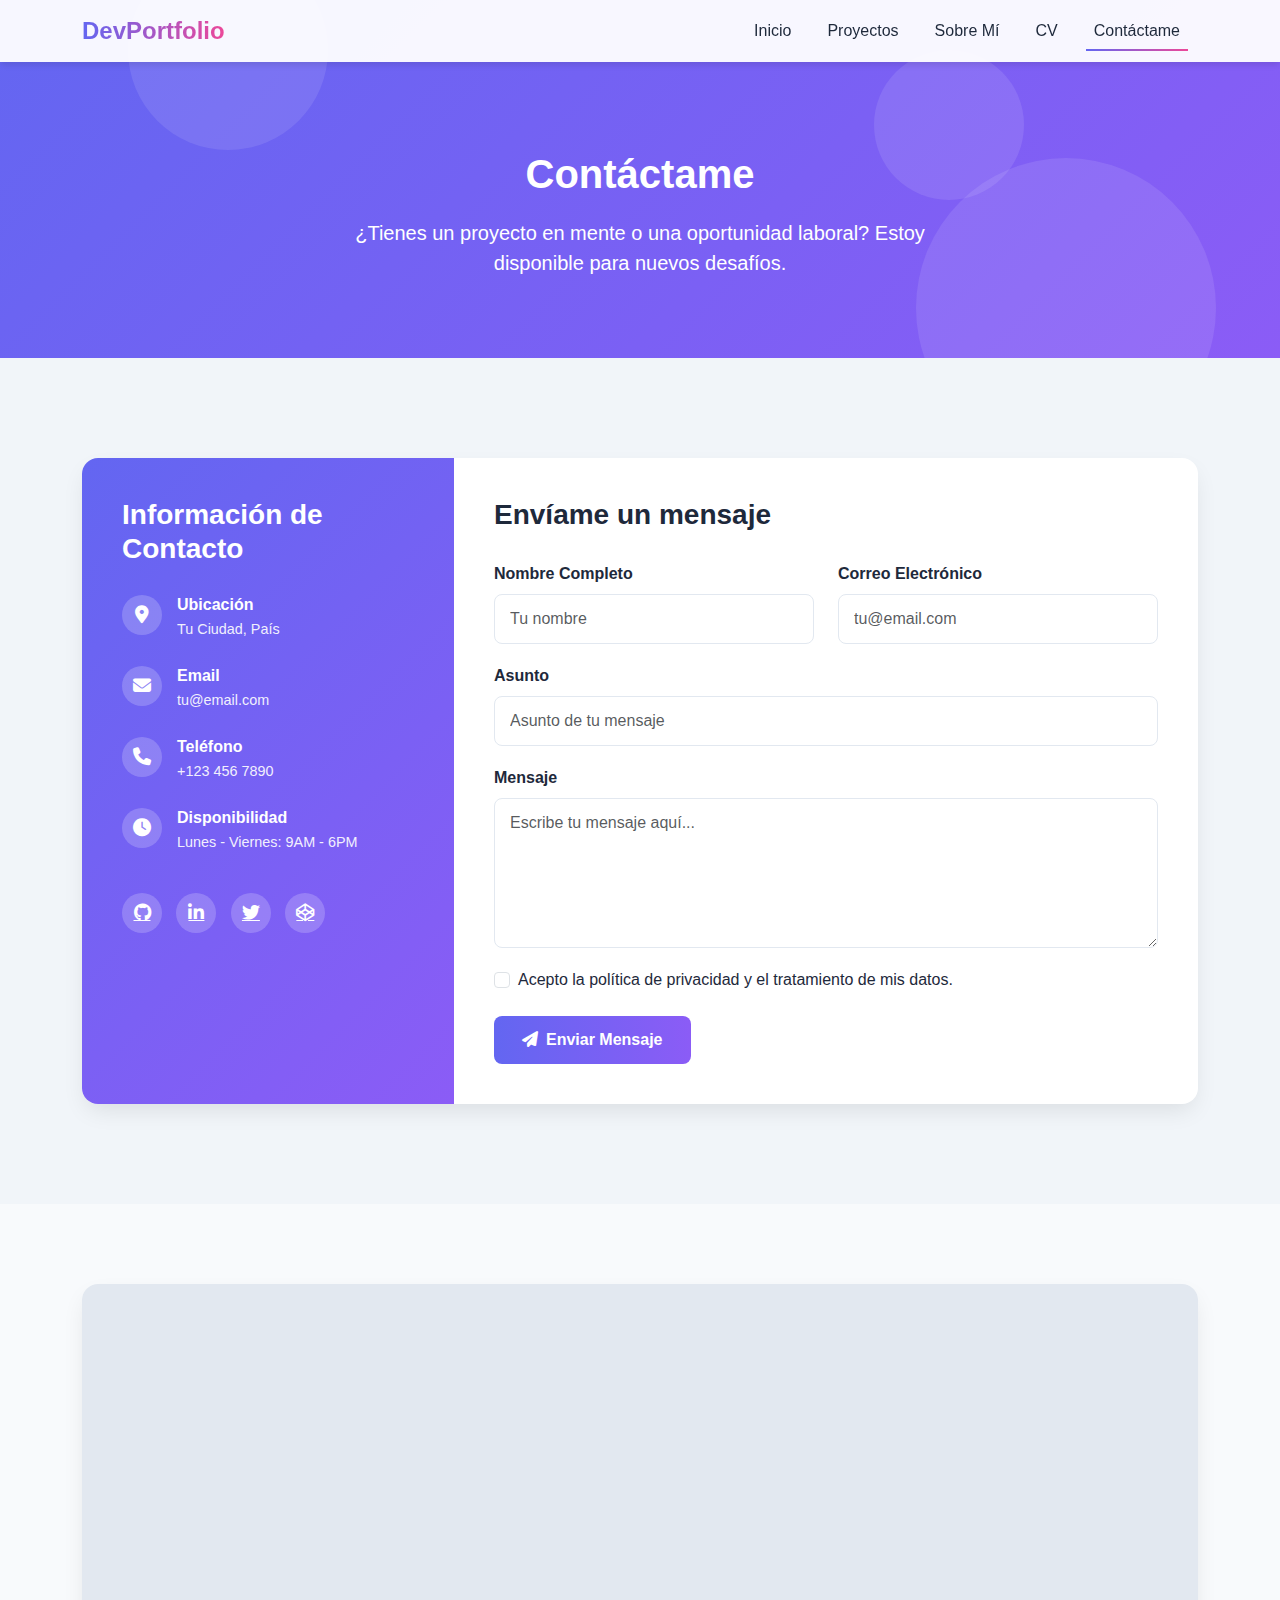
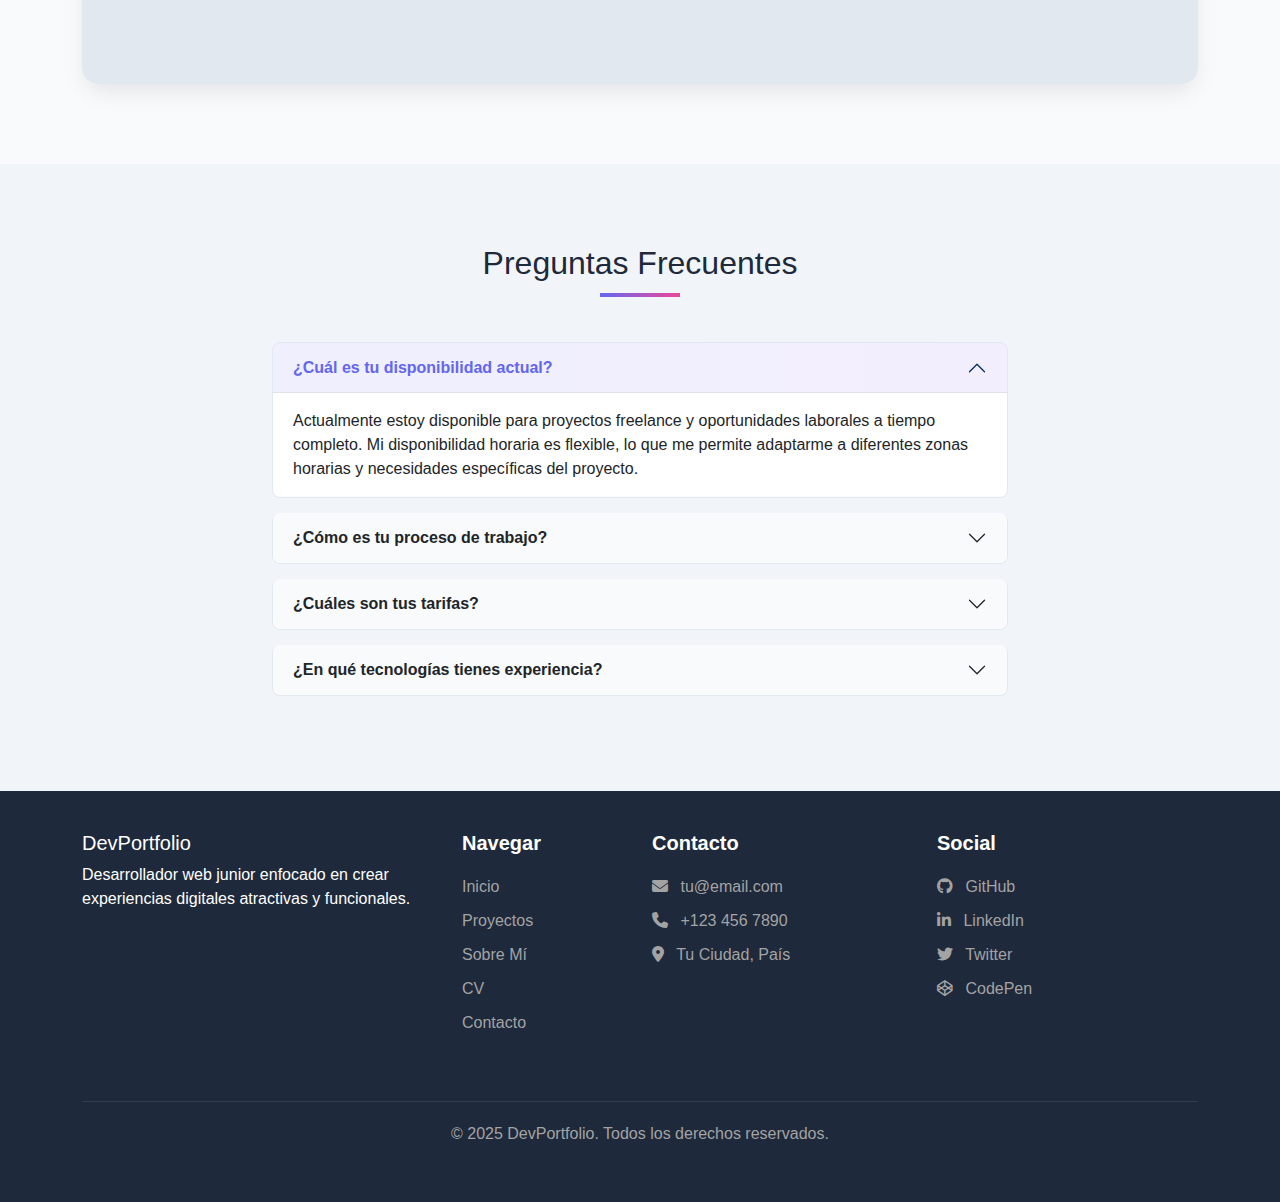
==== pages/contacto.html @ ecadbaf2 "actl sobremi" ====
<!DOCTYPE html>
<html lang="es">
<head>
    <meta charset="UTF-8">
    <meta name="viewport" content="width=device-width, initial-scale=1.0">
    <title>Portfolio Web Junior | Contacto</title>
    <!-- Bootstrap CSS -->
    <link href="https://cdnjs.cloudflare.com/ajax/libs/bootstrap/5.3.0/css/bootstrap.min.css" rel="stylesheet">
    <!-- Font Awesome -->
    <link href="https://cdnjs.cloudflare.com/ajax/libs/font-awesome/6.4.0/css/all.min.css" rel="stylesheet">
    <link rel="stylesheet" href="../estilos/style.css">
</head>
<body>
    <!-- Navbar -->
    <nav class="navbar navbar-expand-lg navbar-light fixed-top">
        <div class="container">
            <a class="navbar-brand" href="index.html">DevPortfolio</a>
            <button class="navbar-toggler" type="button" data-bs-toggle="collapse" data-bs-target="#navbarNav" aria-controls="navbarNav" aria-expanded="false" aria-label="Toggle navigation">
                <span class="navbar-toggler-icon"></span>
            </button>
            <div class="collapse navbar-collapse" id="navbarNav">
                <ul class="navbar-nav ms-auto">
                    <li class="nav-item">
                        <a class="nav-link" href="../index.html">Inicio</a>
                    </li>
                    <li class="nav-item">
                        <a class="nav-link" href="./proyectos.html">Proyectos</a>
                    </li>
                    <li class="nav-item">
                        <a class="nav-link" href="./sobreMi.html">Sobre Mí</a>
                    </li>
                    <li class="nav-item">
                        <a class="nav-link" href="cv.html">CV</a>
                    </li>
                    <li class="nav-item">
                        <a class="nav-link active" href="contacto.html">Contáctame</a>
                    </li>
                </ul>
            </div>
        </div>
    </nav>

    <!-- Page Header -->
    <header class="contacto-page-header text-center">
        <div class="contacto-circle contacto-circle-1"></div>
        <div class="contacto-circle contacto-circle-2"></div>
        <div class="contacto-circle contacto-circle-3"></div>
        <div class="container">
            <h1>Contáctame</h1>
            <p>¿Tienes un proyecto en mente o una oportunidad laboral? Estoy disponible para nuevos desafíos.</p>
        </div>
    </header>

    <!-- Contact Section -->
    <section class="contacto-section">
        <div class="container">
            <div class="contacto-card">
                <div class="row g-0">
                    <div class="col-lg-4">
                        <div class="contacto-info">
                            <h3>Información de Contacto</h3>
                            <div class="contacto-item">
                                <div class="contacto-icon">
                                    <i class="fas fa-map-marker-alt"></i>
                                </div>
                                <div class="contacto-text">
                                    <h4>Ubicación</h4>
                                    <p>Tu Ciudad, País</p>
                                </div>
                            </div>
                            <div class="contacto-item">
                                <div class="contacto-icon">
                                    <i class="fas fa-envelope"></i>
                                </div>
                                <div class="contacto-text">
                                    <h4>Email</h4>
                                    <p>tu@email.com</p>
                                </div>
                            </div>
                            <div class="contacto-item">
                                <div class="contacto-icon">
                                    <i class="fas fa-phone"></i>
                                </div>
                                <div class="contacto-text">
                                    <h4>Teléfono</h4>
                                    <p>+123 456 7890</p>
                                </div>
                            </div>
                            <div class="contacto-item">
                                <div class="contacto-icon">
                                    <i class="fas fa-clock"></i>
                                </div>
                                <div class="contacto-text">
                                    <h4>Disponibilidad</h4>
                                    <p>Lunes - Viernes: 9AM - 6PM</p>
                                </div>
                            </div>
                            <div class="contacto-social-links">
                                <a href="#"><i class="fab fa-github"></i></a>
                                <a href="#"><i class="fab fa-linkedin-in"></i></a>
                                <a href="#"><i class="fab fa-twitter"></i></a>
                                <a href="#"><i class="fab fa-codepen"></i></a>
                            </div>
                        </div>
                    </div>
                    <div class="col-lg-8">
                        <div class="contacto-form">
                            <h3>Envíame un mensaje</h3>
                            <form id="contactForm">
                                <div class="row">
                                    <div class="col-md-6">
                                        <div class="mb-3">
                                            <label for="name" class="contacto-form-label">Nombre Completo</label>
                                            <input type="text" class="form-control contacto-form-control" id="name" placeholder="Tu nombre" required>
                                        </div>
                                    </div>
                                    <div class="col-md-6">
                                        <div class="mb-3">
                                            <label for="email" class="contacto-form-label">Correo Electrónico</label>
                                            <input type="email" class="form-control contacto-form-control" id="email" placeholder="tu@email.com" required>
                                        </div>
                                    </div>
                                </div>
                                <div class="mb-3">
                                    <label for="subject" class="contacto-form-label">Asunto</label>
                                    <input type="text" class="form-control contacto-form-control" id="subject" placeholder="Asunto de tu mensaje" required>
                                </div>
                                <div class="mb-3">
                                    <label for="message" class="contacto-form-label">Mensaje</label>
                                    <textarea class="form-control contacto-form-control" id="message" placeholder="Escribe tu mensaje aquí..." required></textarea>
                                </div>
                                <div class="form-check mb-4">
                                    <input class="form-check-input" type="checkbox" id="privacyCheck" required>
                                    <label class="form-check-label" for="privacyCheck">
                                        Acepto la política de privacidad y el tratamiento de mis datos.
                                    </label>
                                </div>
                                <button type="submit" class="btn contacto-btn-primary">
                                    <i class="fas fa-paper-plane me-2"></i>Enviar Mensaje
                                </button>
                            </form>
                        </div>
                    </div>
                </div>
            </div>
        </div>
    </section>

    <!-- Map Section -->
    <section class="contacto-map-section">
        <div class="container">
            <div class="contacto-map-card">
                <div class="contacto-map-placeholder d-flex flex-column align-items-center justify-content-center">
                    <iframe src="https://www.google.com/maps/embed?pb=!1m18!1m12!1m3!1d1641.5967903349042!2d-68.30703970121054!3d-34.62454806740236!2m3!1f0!2f0!3f0!3m2!1i1024!2i768!4f13.1!3m3!1m2!1s0x9679a823c76dc0db%3A0xd2b7429c4584503f!2sRiobamba%2026%2C%20M5600%20San%20Rafael%2C%20Mendoza!5e0!3m2!1ses-419!2sar!4v1743813529241!5m2!1ses-419!2sar" width="1116" height="400" style="border:0;" allowfullscreen="" loading="lazy" referrerpolicy="no-referrer-when-downgrade"></iframe>
                </div>
            </div>
        </div>
    </section>

    <!-- FAQ Section -->
    <section class="contacto-faq-section">
        <div class="container">
            <h2 class="contacto-section-title">Preguntas Frecuentes</h2>
            <div class="row justify-content-center">
                <div class="col-lg-8">
                    <div class="accordion" id="faqAccordion">
                        <div class="contacto-accordion-item accordion-item">
                            <h2 class="accordion-header">
                                <button class="contacto-accordion-button accordion-button" type="button" data-bs-toggle="collapse" data-bs-target="#faq1" aria-expanded="true" aria-controls="faq1">
                                    ¿Cuál es tu disponibilidad actual?
                                </button>
                            </h2>
                            <div id="faq1" class="accordion-collapse collapse show" data-bs-parent="#faqAccordion">
                                <div class="accordion-body">
                                    Actualmente estoy disponible para proyectos freelance y oportunidades laborales a tiempo completo. Mi disponibilidad horaria es flexible, lo que me permite adaptarme a diferentes zonas horarias y necesidades específicas del proyecto.
                                </div>
                            </div>
                        </div>
                        <div class="contacto-accordion-item accordion-item">
                            <h2 class="accordion-header">
                                <button class="contacto-accordion-button accordion-button collapsed" type="button" data-bs-toggle="collapse" data-bs-target="#faq2" aria-expanded="false" aria-controls="faq2">
                                    ¿Cómo es tu proceso de trabajo?
                                </button>
                            </h2>
                            <div id="faq2" class="accordion-collapse collapse" data-bs-parent="#faqAccordion">
                                <div class="accordion-body">
                                    Mi proceso de trabajo comienza con una reunión inicial para entender tus necesidades y objetivos. Luego, desarrollo un plan de acción y cronograma. Mantengo comunicación constante durante todo el proyecto, con reuniones regulares para mostrar avances y recopilar feedback.
                                </div>
                            </div>
                        </div>
                        <div class="contacto-accordion-item accordion-item">
                            <h2 class="accordion-header">
                                <button class="contacto-accordion-button accordion-button collapsed" type="button" data-bs-toggle="collapse" data-bs-target="#faq3" aria-expanded="false" aria-controls="faq3">
                                    ¿Cuáles son tus tarifas?
                                </button>
                            </h2>
                            <div id="faq3" class="accordion-collapse collapse" data-bs-parent="#faqAccordion">
                                <div class="accordion-body">
                                    Mis tarifas varían según el tipo y alcance del proyecto. Puedo trabajar por proyecto con un precio fijo acordado previamente o por hora, dependiendo de tus necesidades. Contáctame con los detalles de tu proyecto para recibir un presupuesto personalizado.
                                </div>
                            </div>
                        </div>
                        <div class="contacto-accordion-item accordion-item">
                            <h2 class="accordion-header">
                                <button class="contacto-accordion-button accordion-button collapsed" type="button" data-bs-toggle="collapse" data-bs-target="#faq4" aria-expanded="false" aria-controls="faq4">
                                    ¿En qué tecnologías tienes experiencia?
                                </button>
                            </h2>
                            <div id="faq4" class="accordion-collapse collapse" data-bs-parent="#faqAccordion">
                                <div class="accordion-body">
                                    Tengo experiencia trabajando con HTML5, CSS3, JavaScript, Bootstrap, React.js en frontend. Para backend, manejo Node.js, Express y conocimientos básicos de bases de datos como MySQL y MongoDB. También estoy familiarizado con herramientas como Git, GitHub y metodologías de desarrollo ágil.
                                </div>
                            </div>
                        </div>
                    </div>
                </div>
            </div>
        </div>
    </section>

    <!-- Footer -->
    <footer>
        <div class="container">
            <div class="row">
                <div class="col-md-4 mb-4 mb-md-0">
                    <h5>DevPortfolio</h5>
                    <p>Desarrollador web junior enfocado en crear experiencias digitales atractivas y funcionales.</p>
                </div>
                <div class="col-md-2 mb-4 mb-md-0 footer-links">
                    <h5>Navegar</h5>
                    <ul>
                        <li><a href="index.html">Inicio</a></li>
                        <li><a href="proyectos.html">Proyectos</a></li>
                        <li><a href="sobre-mi.html">Sobre Mí</a></li>
                        <li><a href="cv.html">CV</a></li>
                        <li><a href="contacto.html">Contacto</a></li>
                    </ul>
                </div>
                <div class="col-md-3 mb-4 mb-md-0 footer-links">
                    <h5>Contacto</h5>
                    <ul>
                        <li><a href="mailto:tu@email.com"><i class="fas fa-envelope me-2"></i> tu@email.com</a></li>
                        <li><a href="tel:+1234567890"><i class="fas fa-phone me-2"></i> +123 456 7890</a></li>
                        <li><a href="#"><i class="fas fa-map-marker-alt me-2"></i> Tu Ciudad, País</a></li>
                    </ul>
                </div>
                <div class="col-md-3 footer-links">
                    <h5>Social</h5>
                    <ul>
                        <li><a href="#"><i class="fab fa-github me-2"></i> GitHub</a></li>
                        <li><a href="#"><i class="fab fa-linkedin-in me-2"></i> LinkedIn</a></li>
                        <li><a href="#"><i class="fab fa-twitter me-2"></i> Twitter</a></li>
                        <li><a href="#"><i class="fab fa-codepen me-2"></i> CodePen</a></li>
                    </ul>
                </div>
            </div>
            <div class="copyright">
                <p>&copy; 2025 DevPortfolio. Todos los derechos reservados.</p>
            </div>
        </div>
    </footer>

    <!-- Bootstrap Bundle with Popper -->
    <script src="https://cdnjs.cloudflare.com/ajax/libs/bootstrap/5.3.0/js/bootstrap.bundle.min.js"></script>
    <script>
        // Form validation and submission
        document.getElementById('contactForm').addEventListener('submit', function(event) {
            event.preventDefault();
            
            // Simple form validation
            const name = document.getElementById('name').value;
            const email = document.getElementById('email').value;
            const subject = document.getElementById('subject').value;
            const message = document.getElementById('message').value;
            
            if (name && email && subject && message) {
                // Here you would normally send the form data to a server
                alert('¡Mensaje enviado correctamente! Te responderé lo antes posible.');
                this.reset();
            } else {
                alert('Por favor completa todos los campos requeridos.');
            }
        });
        
        // Navbar scroll effect
        window.addEventListener('scroll', function() {
            const navbar = document.querySelector('.navbar');
            if (window.scrollY > 50) {
                navbar.style.padding = '10px 0';
                navbar.style.backgroundColor = 'rgba(255, 255, 255, 0.98)';
                navbar.style.boxShadow = '0 4px 10px -1px rgba(0, 0, 0, 0.1)';
            } else {
                navbar.style.padding = '20px 0';
                navbar.style.backgroundColor = 'rgba(255, 255, 255, 0.95)';
                navbar.style.boxShadow = '0 4px 6px -1px rgba(0, 0, 0, 0.1)';
            }
        });
    </script>
</body>
</html>
---- estilos/style.css ----
:root {
    --primary-color: #6366f1;
    --secondary-color: #ec4899;
    --dark-color: #1e293b;
    --light-color: #f8fafc;
    --highlight-color: #8b5cf6;
}

body {
    font-family: 'Inter', sans-serif;
    color: var(--dark-color);
    background-color: #f1f5f9;
    position: relative;
}

/* Navbar */
.navbar {
    background-color: rgba(255, 255, 255, 0.95);
    box-shadow: 0 4px 6px -1px rgba(0, 0, 0, 0.1);
    transition: all 0.3s ease;
}

.navbar-brand {
    font-weight: 700;
    font-size: 1.5rem;
    background: linear-gradient(90deg, var(--primary-color), var(--secondary-color));
    background-clip: text;
    -webkit-background-clip: text;
    -webkit-text-fill-color: transparent;
}

.nav-link {
    font-weight: 500;
    color: var(--dark-color) !important;
    transition: color 0.3s ease;
    margin: 0 10px;
    position: relative;
}

.nav-link:after {
    content: '';
    position: absolute;
    width: 0;
    height: 2px;
    bottom: 0;
    left: 0;
    background: linear-gradient(90deg, var(--primary-color), var(--secondary-color));
    transition: width 0.3s ease;
}

.nav-link:hover:after {
    width: 100%;
}

.nav-link.active:after {
    width: 100%;
}

/* Hero Section */
.hero {
    min-height: 65vh;
    padding-top: 80px;
    position: relative;
    overflow: hidden;
}

.hero-content {
    position: relative;
    z-index: 2;
}

.hero h1 {
    font-size: 3rem;
    font-weight: 800;
    margin-bottom: 20px;
}

.hero p {
    font-size: 1.25rem;
    margin-bottom: 30px;
    max-width: 600px;
}

.gradient-text {
    background: linear-gradient(90deg, var(--primary-color), var(--secondary-color));
    background-clip: text;
    -webkit-background-clip: text;
    -webkit-text-fill-color: transparent;
}

.btn-primary {
    background: linear-gradient(90deg, var(--primary-color), var(--highlight-color));
    border: none;
    padding: 12px 28px;
    font-weight: 600;
    transition: all 0.3s ease;
    border-radius: 8px;
}

.btn-primary:hover {
    transform: translateY(-3px);
    box-shadow: 0 10px 15px -3px rgba(99, 102, 241, 0.4);
}

.btn-outline {
    background: transparent;
    border: 2px solid var(--primary-color);
    color: var(--primary-color);
    padding: 12px 28px;
    font-weight: 600;
    transition: all 0.3s ease;
    border-radius: 8px;
    margin-left: 15px;
}

.btn-outline:hover {
    background: linear-gradient(90deg, var(--primary-color), var(--highlight-color));
    color: white;
    border-color: transparent;
}

.hero-image {
    position: relative;
    animation: float 6s ease-in-out infinite;
}

@keyframes float {
    0% {
        transform: translateY(0px);
    }
    50% {
        transform: translateY(-20px);
    }
    100% {
        transform: translateY(0px);
    }
}

/* Skills Section */
.skills {
    padding: 25px 0;
    background-color: white;
}

.section-title {
    position: relative;
}

.section-title:after {
    content: '';
    position: absolute;
    width: 80px;
    height: 4px;
    background: linear-gradient(90deg, var(--primary-color), var(--secondary-color));
    bottom: -15px;
    left: 0;
}
.mt-5 {
    margin-top: 2rem !important;
}

.skill-card {
    padding: 30px;
    border-radius: 16px;
    box-shadow: 0 10px 25px -5px rgba(0, 0, 0, 0.1);
    transition: all 0.3s ease;
    height: 100%;
    border: 1px solid #f0f0f0;
}

.skill-card:hover {
    transform: translateY(-10px);
    box-shadow: 0 20px 30px -10px rgba(0, 0, 0, 0.15);
}

.skill-icon {
    width: 60px;
    height: 60px;
    display: flex;
    align-items: center;
    justify-content: center;
    border-radius: 12px;
    margin-bottom: 20px;
    font-size: 26px;
    color: white;
}

.skill-icon.frontend {
    background: linear-gradient(135deg, #3b82f6, #1d4ed8);
}

.skill-icon.backend {
    background: linear-gradient(135deg, #10b981, #047857);
}

.skill-icon.tools {
    background: linear-gradient(135deg, #f59e0b, #d97706);
}

.skill-icon.design {
    background: linear-gradient(135deg, #ec4899, #be185d);
}

/* Projects Preview */
.projects-preview {
    padding: 100px 0;
    background-color: #f8fafc;
}

.project-card {
    border-radius: 16px;
    overflow: hidden;
    box-shadow: 0 10px 25px -5px rgba(0, 0, 0, 0.1);
    transition: all 0.3s ease;
    margin-bottom: 30px;
    position: relative;
}

.project-card:hover {
    transform: translateY(-10px);
    box-shadow: 0 20px 30px -10px rgba(0, 0, 0, 0.15);
}

.project-image {
    height: 200px;
    background-color: var(--light-color);
    display: flex;
    align-items: center;
    justify-content: center;
    background-size: cover;
    background-position: center;
}

.project-content {
    padding: 20px;
    background-color: white;
}

.project-tag {
    display: inline-block;
    padding: 5px 12px;
    border-radius: 20px;
    font-size: 0.75rem;
    font-weight: 600;
    margin-right: 8px;
    margin-bottom: 8px;
}




.tag-html {
    background-color: #ffedd5;
    color: #c2410c;
}

.tag-css {
    background-color: #e0e7ff;
    color: #4338ca;
}

.tag-sass {
    background-color: #f5c2ec;
    color: #ff006a;
}


.tag-js {
    background-color: #fef9c3;
    color: #854d0e;
}

.tag-sql {
    background-color: rgb(64, 64, 172) ;
    color: lightblue;
}
/* Contact Preview */
.contact-preview {
    padding: 80px 0;
    background: linear-gradient(135deg, var(--primary-color), var(--highlight-color));
    color: white;
}

.social-links {
    margin-top: 30px;
}

.social-links a {
    width: 50px;
    height: 50px;
    border-radius: 50%;
    background-color: rgba(255, 255, 255, 0.2);
    display: inline-flex;
    align-items: center;
    justify-content: center;
    color: white;
    margin-right: 15px;
    font-size: 20px;
    transition: all 0.3s ease;
}

.social-links a:hover {
    background-color: white;
    color: var(--primary-color);
    transform: translateY(-5px);
}

/* Footer */
footer {
    background-color: var(--dark-color);
    color: white;
    padding: 40px 0;
}

.footer-links h5 {
    margin-bottom: 20px;
    font-weight: 600;
}

.footer-links ul {
    list-style: none;
    padding: 0;
}

.footer-links a {
    color: #a3a3a3;
    text-decoration: none;
    transition: color 0.3s ease;
    display: inline-block;
    margin-bottom: 10px;
}

.footer-links a:hover {
    color: white;
}

.copyright {
    border-top: 1px solid rgba(255, 255, 255, 0.1);
    padding-top: 20px;
    margin-top: 40px;
    text-align: center;
    color: #a3a3a3;
}

/* Animated background */
.bg-animation {
    position: absolute;
    top: 0;
    left: 0;
    width: 100%;
    height: 100%;
    overflow: hidden;
    z-index: 1;
}

.bg-animation li {
    position: absolute;
    display: block;
    list-style: none;
    width: 20px;
    height: 20px;
    background: rgba(99, 102, 241, 0.1);
    animation: animate 25s linear infinite;
    bottom: -150px;
    border-radius: 50%;
}

.bg-animation li:nth-child(1) {
    left: 25%;
    width: 80px;
    height: 80px;
    animation-delay: 0s;
}

.bg-animation li:nth-child(2) {
    left: 10%;
    width: 20px;
    height: 20px;
    animation-delay: 2s;
    animation-duration: 12s;
}

.bg-animation li:nth-child(3) {
    left: 70%;
    width: 20px;
    height: 20px;
    animation-delay: 4s;
}

.bg-animation li:nth-child(4) {
    left: 40%;
    width: 60px;
    height: 60px;
    animation-delay: 0s;
    animation-duration: 18s;
}

.bg-animation li:nth-child(5) {
    left: 65%;
    width: 20px;
    height: 20px;
    animation-delay: 0s;
}

.bg-animation li:nth-child(6) {
    left: 75%;
    width: 110px;
    height: 110px;
    animation-delay: 3s;
}

.bg-animation li:nth-child(7) {
    left: 35%;
    width: 150px;
    height: 150px;
    animation-delay: 7s;
}

.bg-animation li:nth-child(8) {
    left: 50%;
    width: 25px;
    height: 25px;
    animation-delay: 15s;
    animation-duration: 45s;
}

.bg-animation li:nth-child(9) {
    left: 20%;
    width: 15px;
    height: 15px;
    animation-delay: 2s;
    animation-duration: 35s;
}

.bg-animation li:nth-child(10) {
    left: 85%;
    width: 150px;
    height: 150px;
    animation-delay: 0s;
    animation-duration: 11s;
}

@keyframes animate {
    0% {
        transform: translateY(0) rotate(0deg);
        opacity: 1;
        border-radius: 0;
    }
    100% {
        transform: translateY(-1000px) rotate(720deg);
        opacity: 0;
        border-radius: 50%;
    }
}

/* Responsive */
@media (max-width: 992px) {
    .hero h1 {
        font-size: 2.5rem;
    }
    
    .hero-image {
        margin-top: 50px;
    }
}

@media (max-width: 768px) {
    .hero {
        text-align: center;
        padding-top: 120px;
    }
    
    .hero p {
        margin: 0 auto 30px;
    }
    
    .section-title:after {
        left: 50%;
        transform: translateX(-50%);
    }
    
    .section-title {
        text-align: center;
    }
    
    .contact-preview {
        text-align: center;
    }
}

/* Estilos específicos para la página de contacto */

/* Page Header específico para contacto */
.contacto-page-header {
    padding: 150px 0 80px;
    background: linear-gradient(135deg, var(--primary-color), var(--highlight-color));
    color: white;
    position: relative;
    overflow: hidden;
}

.contacto-page-header h1 {
    font-size: 2.5rem;
    font-weight: 800;
    margin-bottom: 20px;
    position: relative;
    z-index: 2;
}

.contacto-page-header p {
    font-size: 1.25rem;
    max-width: 600px;
    margin: 0 auto;
    position: relative;
    z-index: 2;
}

/* Círculos animados en el header de contacto */
.contacto-circle {
    position: absolute;
    border-radius: 50%;
    background: rgba(255, 255, 255, 0.1);
    z-index: 1;
}

.contacto-circle-1 {
    width: 200px;
    height: 200px;
    top: -50px;
    left: 10%;
}

.contacto-circle-2 {
    width: 300px;
    height: 300px;
    bottom: -100px;
    right: 5%;
}

.contacto-circle-3 {
    width: 150px;
    height: 150px;
    top: 50px;
    right: 20%;
}

/* Sección de contacto */
.contacto-section {
    padding: 100px 0;
}

.contacto-card {
    background: white;
    border-radius: 16px;
    box-shadow: 0 10px 25px -5px rgba(0, 0, 0, 0.1);
    overflow: hidden;
}

.contacto-info {
    padding: 40px;
    background: linear-gradient(135deg, var(--primary-color), var(--highlight-color));
    color: white;
    height: 100%;
}

.contacto-info h3 {
    margin-bottom: 30px;
    font-weight: 700;
}

.contacto-item {
    display: flex;
    align-items: flex-start;
    margin-bottom: 25px;
}

.contacto-icon {
    width: 40px;
    height: 40px;
    background-color: rgba(255, 255, 255, 0.2);
    border-radius: 50%;
    display: flex;
    align-items: center;
    justify-content: center;
    margin-right: 15px;
    font-size: 18px;
}

.contacto-text h4 {
    font-size: 1rem;
    margin-bottom: 5px;
    font-weight: 600;
}

.contacto-text p {
    margin: 0;
    font-size: 0.9rem;
    opacity: 0.9;
}

/* Enlaces sociales específicos para la página de contacto */
.contacto-social-links {
    margin-top: 40px;
}

.contacto-social-links a {
    width: 40px;
    height: 40px;
    border-radius: 50%;
    background-color: rgba(255, 255, 255, 0.2);
    display: inline-flex;
    align-items: center;
    justify-content: center;
    color: white;
    margin-right: 10px;
    font-size: 18px;
    transition: all 0.3s ease;
}

.contacto-social-links a:hover {
    background-color: white;
    color: var(--primary-color);
    transform: translateY(-5px);
}

.contacto-form {
    padding: 40px;
}

.contacto-form h3 {
    margin-bottom: 30px;
    font-weight: 700;
    color: var(--dark-color);
}

/* Controles de formulario específicos */
.contacto-form-control {
    border: 1px solid #e2e8f0;
    border-radius: 8px;
    padding: 12px 15px;
    margin-bottom: 20px;
    transition: all 0.3s ease;
}

.contacto-form-control:focus {
    border-color: var(--primary-color);
    box-shadow: 0 0 0 0.2rem rgba(99, 102, 241, 0.25);
}

.contacto-form-label {
    font-weight: 600;
    margin-bottom: 8px;
    color: var(--dark-color);
}

textarea.contacto-form-control {
    min-height: 150px;
    resize: vertical;
}

/* Botón específico para formulario de contacto */
.contacto-btn-primary {
    background: linear-gradient(90deg, var(--primary-color), var(--highlight-color));
    border: none;
    padding: 12px 28px;
    font-weight: 600;
    transition: all 0.3s ease;
    border-radius: 8px;
    color: white;
}

.contacto-btn-primary:hover {
    transform: translateY(-3px);
    box-shadow: 0 10px 15px -3px rgba(99, 102, 241, 0.4);
    color: white;
}

/* Sección de mapa */
.contacto-map-section {
    background-color: #f8fafc;
    padding: 80px 0;
}

.contacto-map-card {
    background: white;
    border-radius: 16px;
    overflow: hidden;
    box-shadow: 0 10px 25px -5px rgba(0, 0, 0, 0.1);
}

.contacto-map-placeholder {
    height: 400px;
    background-color: #e2e8f0;
    display: flex;
    align-items: center;
    justify-content: center;
    color: var(--dark-color);
}

/* Sección de FAQ */
.contacto-faq-section {
    padding: 80px 0;
}

.contacto-section-title {
    margin-bottom: 60px;
    position: relative;
    text-align: center;
}

.contacto-section-title:after {
    content: '';
    position: absolute;
    width: 80px;
    height: 4px;
    background: linear-gradient(90deg, var(--primary-color), var(--secondary-color));
    bottom: -15px;
    left: 50%;
    transform: translateX(-50%);
}

.contacto-accordion-item {
    border: 1px solid #e2e8f0;
    border-radius: 8px !important;
    overflow: hidden;
    margin-bottom: 15px;
}

.contacto-accordion-button {
    font-weight: 600;
    padding: 15px 20px;
    background-color: #f8fafc;
}

.contacto-accordion-button:not(.collapsed) {
    background: linear-gradient(90deg, rgba(99, 102, 241, 0.1), rgba(139, 92, 246, 0.1));
    color: var(--primary-color);
}

.contacto-accordion-button:focus {
    box-shadow: none;
    border-color: var(--primary-color);
}

/* Media queries específicos para la página de contacto */
@media (max-width: 992px) {
    .contacto-info {
        margin-bottom: 30px;
    }
}

@media (max-width: 768px) {
    .contacto-page-header {
        text-align: center;
        padding: 120px 0 60px;
    }
    
    .contacto-section-title:after {
        left: 50%;
        transform: translateX(-50%);
    }
    
    .contacto-section-title {
        text-align: center;
    }
}

/* Estilos específicos para la página de proyectos */

/* Header con animación de fondo */
.projects-header {
    padding: 180px 0 80px;
    position: relative;
    overflow: hidden;
    background-color: #f8fafc;
}

.projects-header h1 {
    font-size: 3.5rem;
    font-weight: 800;
    margin-bottom: 20px;
}

.projects-header .lead {
    font-size: 1.25rem;
    max-width: 700px;
    margin: 0 auto 40px;
    color: var(--dark-color);
}

/* Botones de filtro */
.filter-buttons {
    display: flex;
    justify-content: center;
    flex-wrap: wrap;
    gap: 10px;
    margin-bottom: 30px;
}

.filter-btn {
    background: transparent;
    border: 2px solid var(--primary-color);
    color: var(--primary-color);
    padding: 8px 18px;
    font-weight: 600;
    border-radius: 8px;
    transition: all 0.3s ease;
    cursor: pointer;
}

.filter-btn:hover, .filter-btn.active {
    background: linear-gradient(90deg, var(--primary-color), var(--highlight-color));
    color: white;
    border-color: transparent;
    transform: translateY(-3px);
    box-shadow: 0 5px 15px -3px rgba(99, 102, 241, 0.4);
}

/* Sección de proyectos */
.projects-showcase {
    padding: 50px 0 100px;
    background-color: white;
}

.project-item {
    transition: all 0.5s ease;
}

.project-card {
    border-radius: 16px;
    overflow: hidden;
    box-shadow: 0 10px 25px -5px rgba(0, 0, 0, 0.1);
    transition: all 0.3s ease;
    margin-bottom: 30px;
    height: 100%;
    border: 1px solid #f0f0f0;
    background-color: white;
}

.project-card:hover {
    transform: translateY(-10px);
    box-shadow: 0 20px 30px -10px rgba(0, 0, 0, 0.15);
}

.project-image {
    height: 220px;
    background-color: var(--light-color);
    position: relative;
    overflow: hidden;
}

.project-image img {
    width: 100%;
    height: 100%;
    object-fit: cover;
    transition: transform 0.5s ease;
}

.project-icon-container {
    width: 100%;
    height: 100%;
    display: flex;
    align-items: center;
    justify-content: center;
    font-size: 4rem;
    color: #3b82f6;
    background-color: #dbeafe;
}

.project-icon-container.task-manager {
    background-color: #d1fae5;
    color: #10b981;
}

.project-overlay {
    position: absolute;
    top: 0;
    left: 0;
    width: 100%;
    height: 100%;
    background: rgba(0, 0, 0, 0.7);
    display: flex;
    align-items: center;
    justify-content: center;
    opacity: 0;
    transition: opacity 0.3s ease;
}

.project-card:hover .project-overlay {
    opacity: 1;
}

.project-card:hover .project-image img {
    transform: scale(1.1);
}

.preview-btn, .code-btn {
    width: 50px;
    height: 50px;
    border-radius: 50%;
    background: white;
    display: flex;
    align-items: center;
    justify-content: center;
    margin: 0 10px;
    color: var(--primary-color);
    font-size: 20px;
    transform: translateY(20px);
    opacity: 0;
    transition: all 0.3s ease;
}

.project-card:hover .preview-btn, .project-card:hover .code-btn {
    transform: translateY(0);
    opacity: 1;
}

.preview-btn:hover, .code-btn:hover {
    background: var(--primary-color);
    color: white;
    transform: translateY(-5px);
}

.project-content {
    padding: 25px;
}

.project-header {
    display: flex;
    justify-content: space-between;
    align-items: flex-start;
    margin-bottom: 15px;
}

.project-header h3 {
    font-size: 1.5rem;
    font-weight: 700;
    margin: 0;
    background: linear-gradient(90deg, var(--primary-color), var(--secondary-color));
    background-clip: text;
    -webkit-background-clip: text;
    -webkit-text-fill-color: transparent;
}

.project-date {
    font-size: 0.85rem;
    color: #6b7280;
}

.project-tech {
    margin: 15px 0;
}

.project-tag {
    display: inline-block;
    padding: 5px 12px;
    border-radius: 20px;
    font-size: 0.75rem;
    font-weight: 600;
    margin-right: 8px;
    margin-bottom: 8px;
}

.tag-react {
    background-color: #e0f2fe;
    color: #0284c7;
}

.project-actions {
    display: flex;
    gap: 10px;
    margin-top: 20px;
}

.btn-demo, .btn-code {
    padding: 8px 16px;
    border-radius: 6px;
    font-weight: 600;
    transition: all 0.3s ease;
    font-size: 0.875rem;
    text-decoration: none;
}

.btn-demo {
    background: linear-gradient(90deg, var(--primary-color), var(--highlight-color));
    color: white;
    border: none;
}

.btn-code {
    background: transparent;
    border: 1px solid var(--primary-color);
    color: var(--primary-color);
}

.btn-demo:hover, .btn-code:hover {
    transform: translateY(-3px);
    box-shadow: 0 5px 15px -3px rgba(0, 0, 0, 0.1);
}

/* Responsive */
@media (max-width: 992px) {
    .projects-header h1 {
        font-size: 2.5rem;
    }
}

@media (max-width: 768px) {
    .projects-header {
        padding: 150px 0 60px;
        text-align: center;
    }
    
    .filter-buttons {
        justify-content: center;
    }
    
    .project-header {
        flex-direction: column;
        align-items: center;
        text-align: center;
    }
    
    .project-date {
        margin-top: 5px;
    }
    
    .project-tech, .project-actions {
        justify-content: center;
        text-align: center;
    }
}

/* Estilos personalizados para la página Sobre Mí */
.about-section {
    padding: 120px 0 80px;
    background-color: #f8fafc;
}

.about-intro {
    margin-bottom: 50px;
}

.about-image {
    border-radius: 16px;
    overflow: hidden;
    box-shadow: 0 10px 25px -5px rgba(0, 0, 0, 0.1);
    position: relative;
}

.about-image img {
    transition: transform 0.5s ease;
}

.about-image:hover img {
    transform: scale(1.03);
}

.about-content {
    padding: 20px 0;
}

.about-content h2 {
    position: relative;
    margin-bottom: 30px;
}

.about-content h2:after {
    content: '';
    position: absolute;
    width: 80px;
    height: 4px;
    background: linear-gradient(90deg, var(--primary-color), var(--secondary-color));
    bottom: -15px;
    left: 0;
}

.timeline {
    position: relative;
    padding: 20px 0;
}

.timeline:before {
    content: '';
    position: absolute;
    width: 3px;
    background: linear-gradient(to bottom, var(--primary-color), var(--highlight-color));
    top: 0;
    bottom: 0;
    left: 50%;
    transform: translateX(-50%);
}

.timeline-item {
    padding: 20px 30px;
    position: relative;
    background-color: white;
    border-radius: 16px;
    box-shadow: 0 10px 25px -5px rgba(0, 0, 0, 0.1);
    width: 45%;
    margin-bottom: 30px;
    transition: all 0.3s ease;
}

.timeline-item:hover {
    transform: translateY(-5px);
    box-shadow: 0 20px 30px -10px rgba(0, 0, 0, 0.15);
}

.timeline-item:nth-child(odd) {
    float: left;
    clear: both;
}

.timeline-item:nth-child(even) {
    float: right;
    clear: both;
}

.timeline-item:before {
    content: '';
    position: absolute;
    width: 20px;
    height: 20px;
    background: linear-gradient(90deg, var(--primary-color), var(--secondary-color));
    border-radius: 50%;
    top: 50%;
    transform: translateY(-50%);
}

.timeline-item:nth-child(odd):before {
    right: -40px;
}

.timeline-item:nth-child(even):before {
    left: -40px;
}

.timeline-date {
    display: inline-block;
    padding: 5px 15px;
    background: linear-gradient(90deg, var(--primary-color), var(--highlight-color));
    color: white;
    border-radius: 20px;
    font-size: 0.8rem;
    font-weight: 600;
    margin-bottom: 10px;
}

.timeline-title {
    font-size: 1.2rem;
    font-weight: 700;
    margin-bottom: 10px;
}

.interests {
    padding: 80px 0;
    background-color: white;
}

.interest-card {
    padding: 25px;
    border-radius: 16px;
    box-shadow: 0 10px 25px -5px rgba(0, 0, 0, 0.1);
    transition: all 0.3s ease;
    height: 100%;
    border: 1px solid #f0f0f0;
    text-align: center;
}

.interest-card:hover {
    transform: translateY(-10px);
    box-shadow: 0 20px 30px -10px rgba(0, 0, 0, 0.15);
}

.interest-icon {
    width: 60px;
    height: 60px;
    display: flex;
    align-items: center;
    justify-content: center;
    border-radius: 50%;
    margin: 0 auto 20px;
    font-size: 26px;
    color: white;
    background: linear-gradient(135deg, var(--primary-color), var(--highlight-color));
}

/* Responsive Timeline */
@media (max-width: 768px) {
    .timeline:before {
        left: 30px;
    }
    
    .timeline-item {
        width: 100%;
        padding-left: 60px;
    }
    
    .timeline-item:nth-child(odd), 
    .timeline-item:nth-child(even) {
        float: none;
        clear: both;
        margin-left: 60px;
        margin-right: 0;
    }
    
    .timeline-item:nth-child(odd):before,
    .timeline-item:nth-child(even):before {
        left: -25px;
        right: auto;
        top: 30px;
        transform: none;
    }
    
    .about-content h2:after {
        left: 50%;
        transform: translateX(-50%);
    }
    
    .about-content {
        text-align: center;
        margin-top: 40px;
    }
}
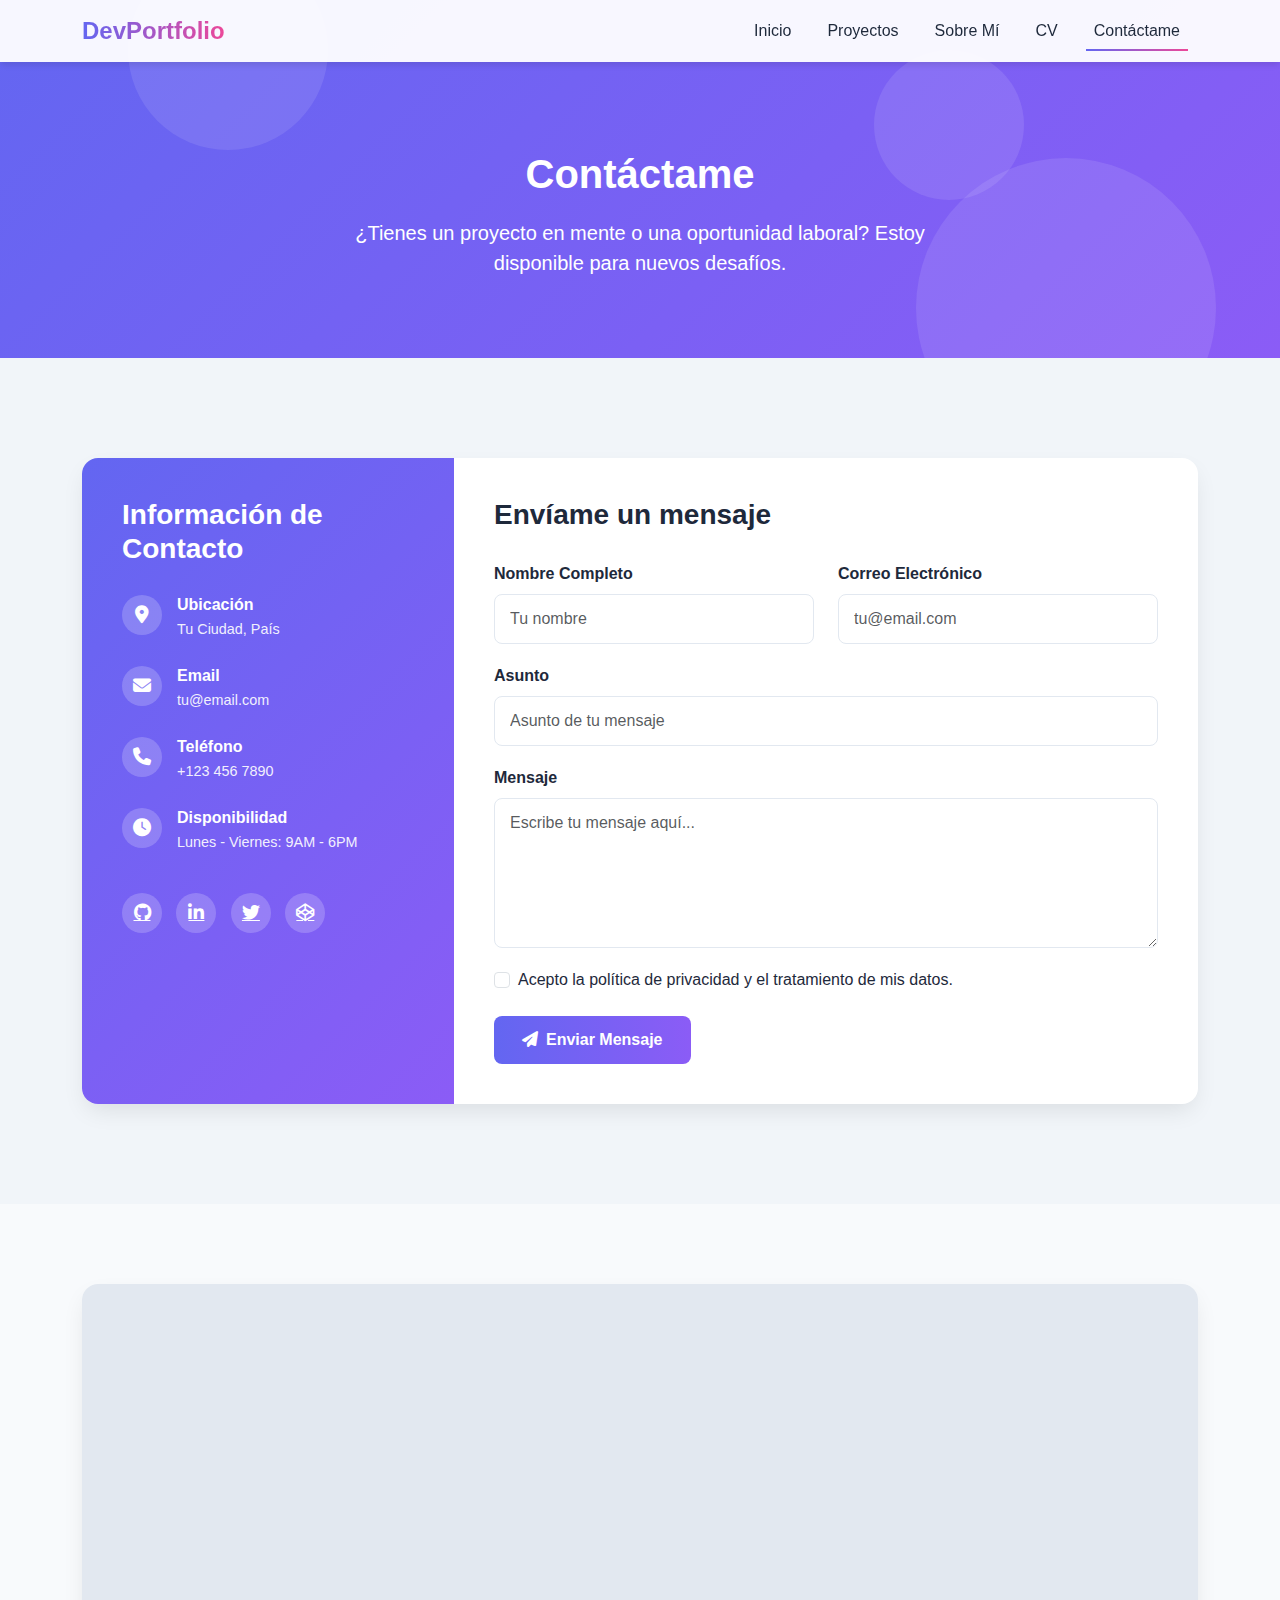
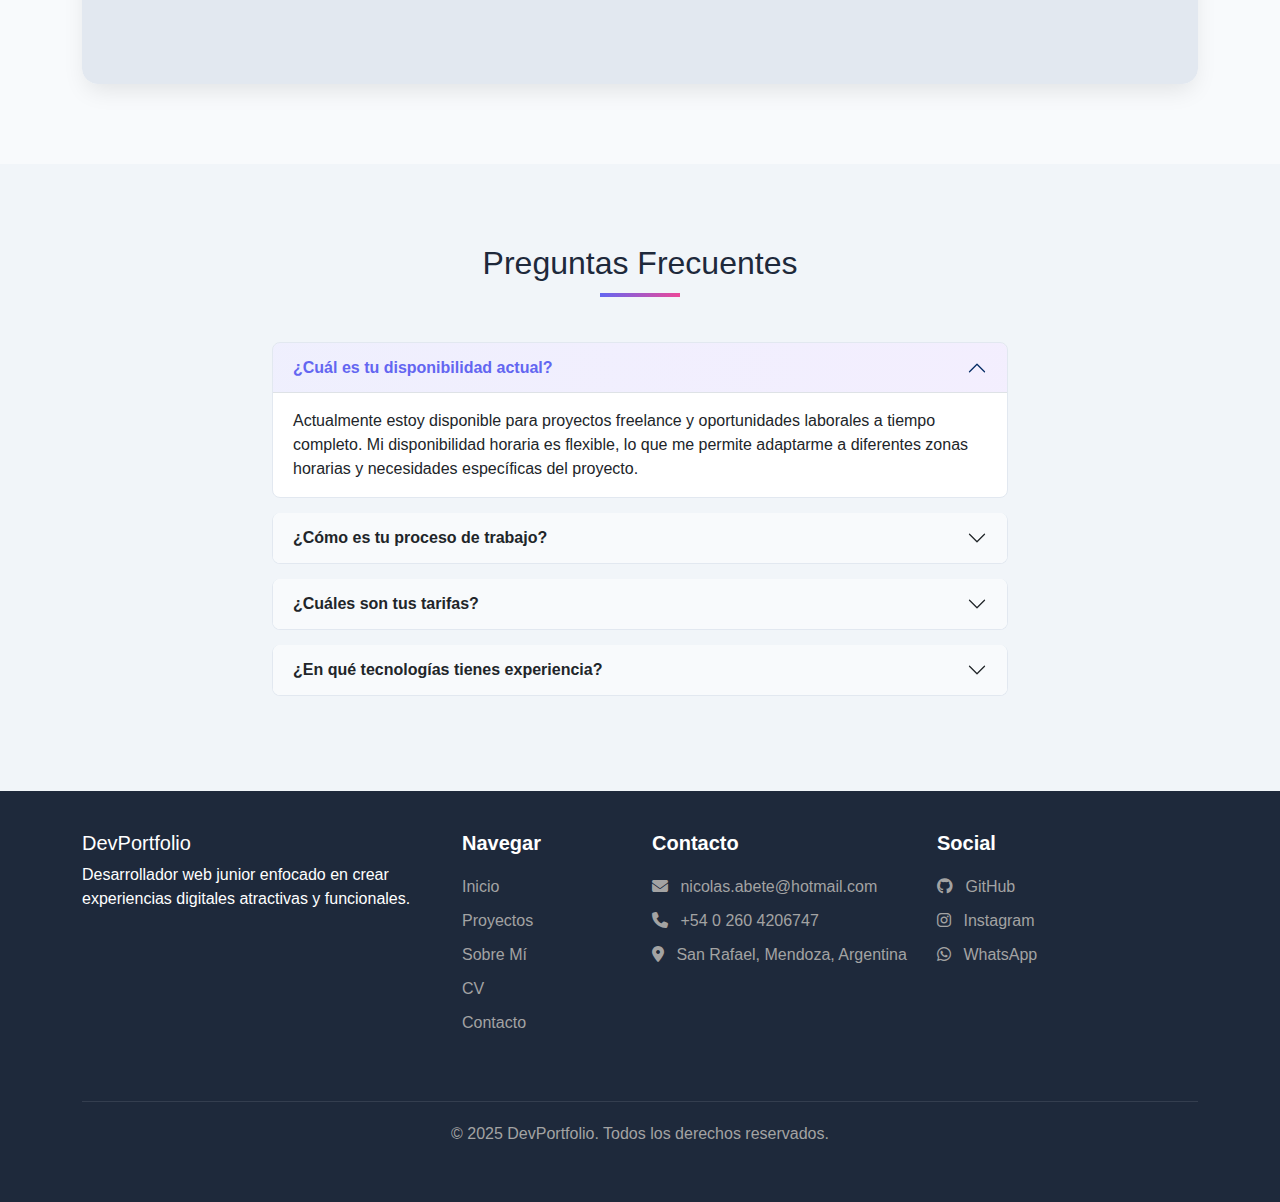
==== commit 73b101ba: "actz basica" ====
--- a/pages/contacto.html
+++ b/pages/contacto.html
@@ -14,7 +14,7 @@
     <!-- Navbar -->
     <nav class="navbar navbar-expand-lg navbar-light fixed-top">
         <div class="container">
-            <a class="navbar-brand" href="index.html">DevPortfolio</a>
+            <a class="navbar-brand" href="../index.html">DevPortfolio</a>
             <button class="navbar-toggler" type="button" data-bs-toggle="collapse" data-bs-target="#navbarNav" aria-controls="navbarNav" aria-expanded="false" aria-label="Toggle navigation">
                 <span class="navbar-toggler-icon"></span>
             </button>
@@ -30,10 +30,10 @@
                         <a class="nav-link" href="./sobreMi.html">Sobre Mí</a>
                     </li>
                     <li class="nav-item">
-                        <a class="nav-link" href="cv.html">CV</a>
-                    </li>
-                    <li class="nav-item">
-                        <a class="nav-link active" href="contacto.html">Contáctame</a>
+                        <a class="nav-link" href="./cv.html">CV</a>
+                    </li>
+                    <li class="nav-item">
+                        <a class="nav-link active" href="./contacto.html">Contáctame</a>
                     </li>
                 </ul>
             </div>
@@ -229,28 +229,27 @@
                 <div class="col-md-2 mb-4 mb-md-0 footer-links">
                     <h5>Navegar</h5>
                     <ul>
-                        <li><a href="index.html">Inicio</a></li>
-                        <li><a href="proyectos.html">Proyectos</a></li>
-                        <li><a href="sobre-mi.html">Sobre Mí</a></li>
-                        <li><a href="cv.html">CV</a></li>
-                        <li><a href="contacto.html">Contacto</a></li>
+                        <li><a href="../index.html">Inicio</a></li>
+                        <li><a href="./proyectos.html">Proyectos</a></li>
+                        <li><a href="../sobre-mi.html">Sobre Mí</a></li>
+                        <li><a href="../cv.html">CV</a></li>
+                        <li><a href="./contacto.html">Contacto</a></li>
                     </ul>
                 </div>
                 <div class="col-md-3 mb-4 mb-md-0 footer-links">
                     <h5>Contacto</h5>
                     <ul>
-                        <li><a href="mailto:tu@email.com"><i class="fas fa-envelope me-2"></i> tu@email.com</a></li>
-                        <li><a href="tel:+1234567890"><i class="fas fa-phone me-2"></i> +123 456 7890</a></li>
-                        <li><a href="#"><i class="fas fa-map-marker-alt me-2"></i> Tu Ciudad, País</a></li>
+                        <li><a href="mailto:nicolas.abete@hotmail.com"><i class="fas fa-envelope me-2"></i> nicolas.abete@hotmail.com</a></li>
+                        <li><a href="tel:+542604206747"><i class="fas fa-phone me-2"></i> +54 0 260 4206747</a></li>
+                        <li><a href="#"><i class="fas fa-map-marker-alt me-2"></i> San Rafael, Mendoza, Argentina</a></li>
                     </ul>
                 </div>
                 <div class="col-md-3 footer-links">
                     <h5>Social</h5>
                     <ul>
-                        <li><a href="#"><i class="fab fa-github me-2"></i> GitHub</a></li>
-                        <li><a href="#"><i class="fab fa-linkedin-in me-2"></i> LinkedIn</a></li>
-                        <li><a href="#"><i class="fab fa-twitter me-2"></i> Twitter</a></li>
-                        <li><a href="#"><i class="fab fa-codepen me-2"></i> CodePen</a></li>
+                        <li><a href="https://github.com/NicolasAbete" target="_blank"><i class="fab fa-github me-2"></i> GitHub</a></li>
+                        <li><a href="https://www.instagram.com/nicoabete_/" target="_blank"><i class="fab fa-instagram me-2"></i> Instagram</a></li>
+                        <li><a href="https://wa.link/ya1z1n" target="_blank"><i class="fab fa-whatsapp me-2"></i> WhatsApp</a></li>
                     </ul>
                 </div>
             </div>
--- a/estilos/style.css
+++ b/estilos/style.css
@@ -1222,4 +1222,59 @@
         text-align: center;
         margin-top: 40px;
     }
+}
+/* Estilos específicos para la página del CV */
+.cv-container {
+    display: flex;
+    flex-direction: column;
+    align-items: center;
+    justify-content: center;
+    min-height: 100vh;
+    background: linear-gradient(135deg, #3ab5ee, #f10bb8);
+    padding: 2rem;
+    text-align: center;
+}
+
+.cv-title {
+    color: #00fff7;
+    font-size: 2.5rem;
+    margin-bottom: 1rem;
+    font-family: 'Segoe UI', Tahoma, Geneva, Verdana, sans-serif;
+}
+
+.cv-img {
+    max-width: 100%;
+    height: auto;
+    border: 2px solid #00fff7;
+    border-radius: 10px;
+    box-shadow: 0 0 20px rgba(0, 255, 247, 0.3);
+    margin-bottom: 1.5rem;
+    margin-top: 4.5rem;
+}
+
+.cv-download-btn {
+    background-color: #00fff7;
+    color: #000;
+    border: none;
+    padding: 0.75rem 1.5rem;
+    font-size: 1rem;
+    border-radius: 30px;
+    cursor: pointer;
+    text-decoration: none;
+    transition: background 0.3s ease;
+}
+
+.cv-download-btn:hover {
+    background-color: #00bfb3;
+}
+
+@media (max-width: 768px) {
+    .cv-title {
+    font-size: 2rem;
+    }
+
+    .cv-download-btn {
+    font-size: 0.9rem;
+    padding: 0.6rem 1.2rem;
+    }
 }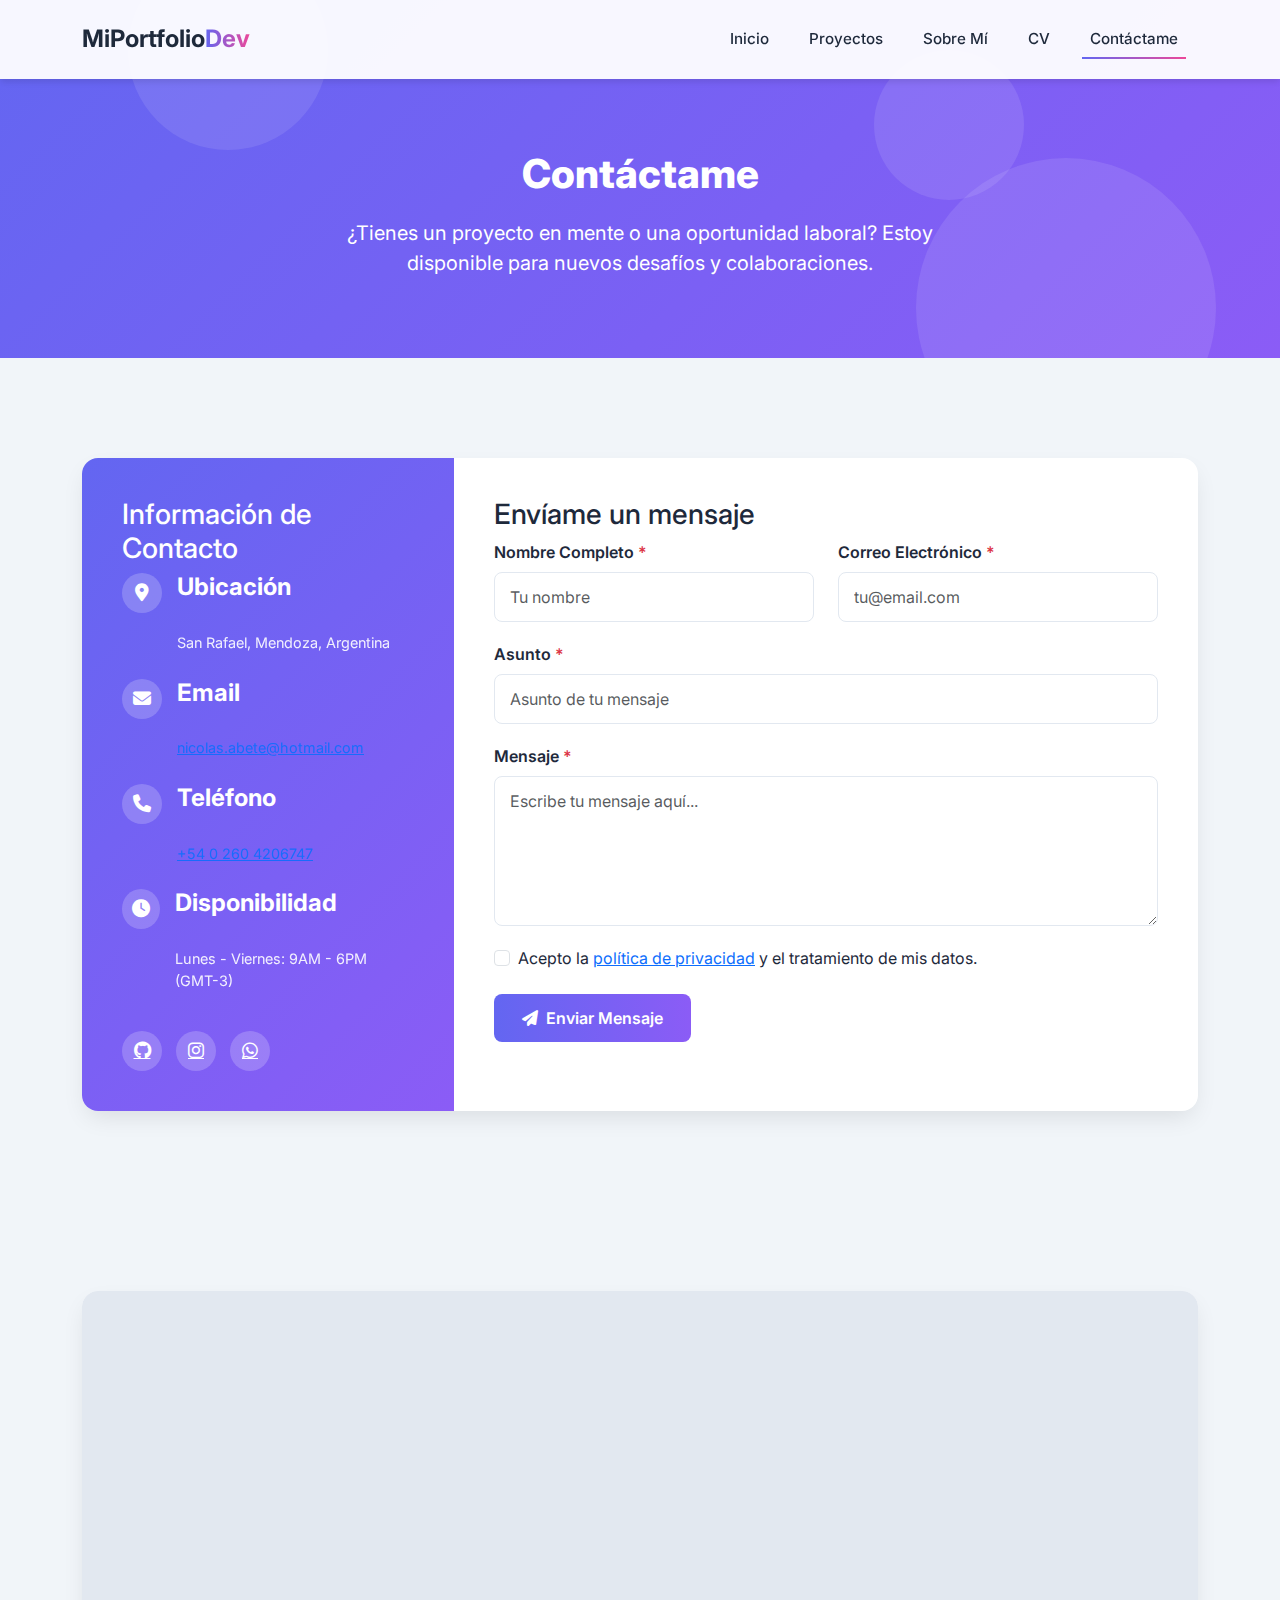
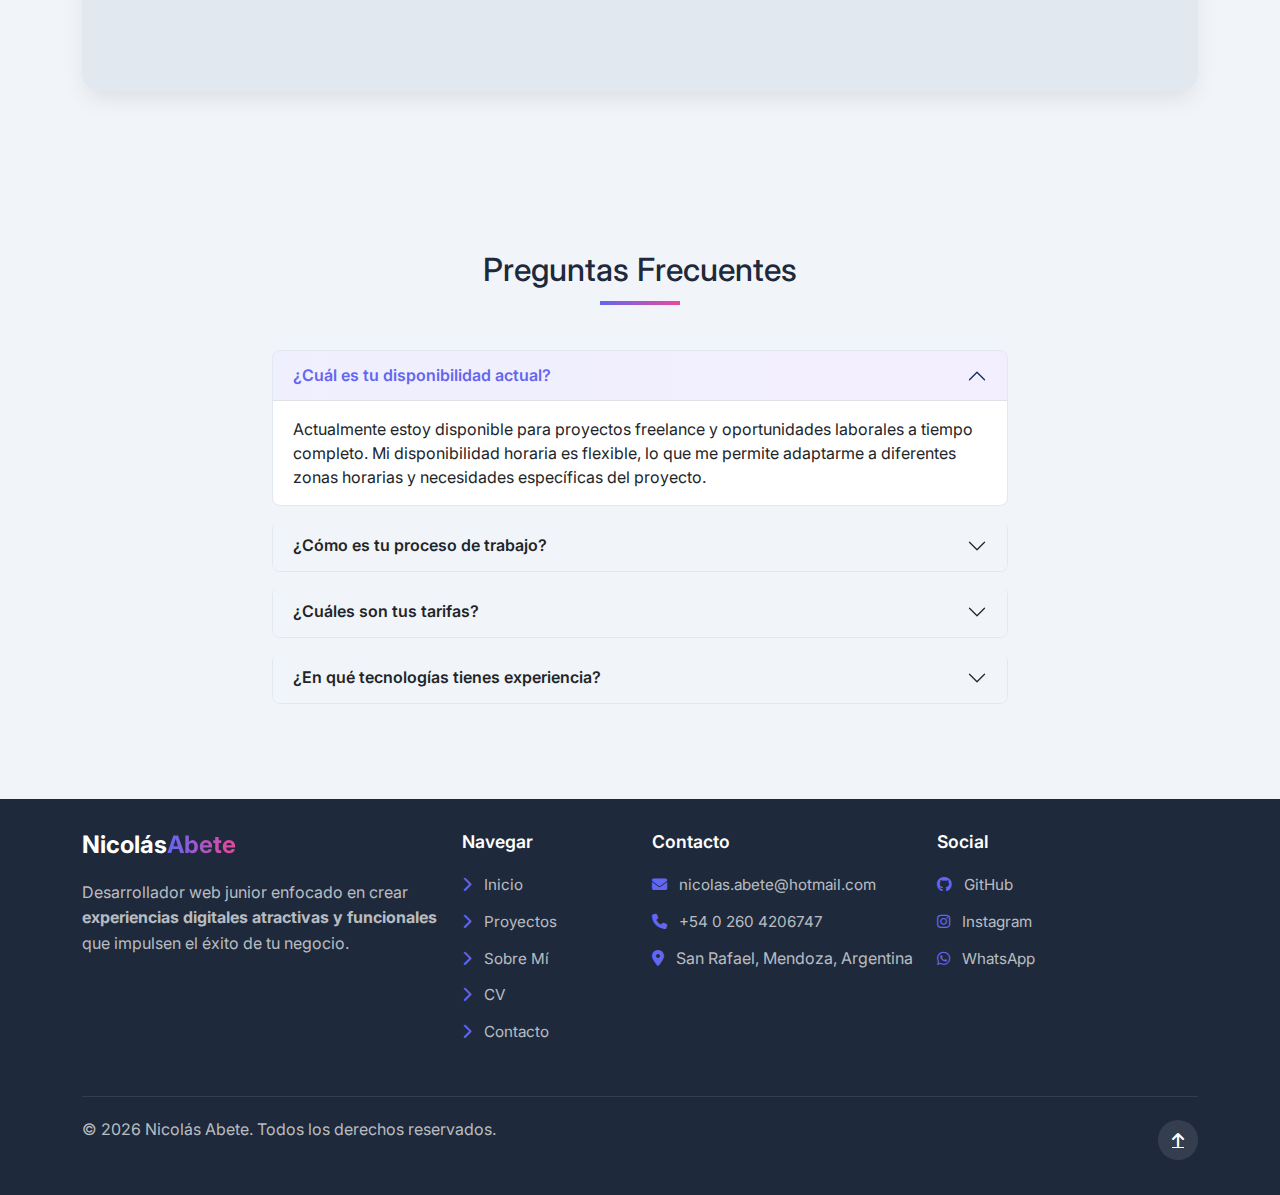
==== commit ba25b315: "optimizacion SEO a la page de Contacto" ====
--- a/pages/contacto.html
+++ b/pages/contacto.html
@@ -3,19 +3,91 @@
 <head>
     <meta charset="UTF-8">
     <meta name="viewport" content="width=device-width, initial-scale=1.0">
-    <title>Portfolio Web Junior | Contacto</title>
-    <!-- Bootstrap CSS -->
+    
+    <!-- Meta tags SEO mejorados -->
+    <meta name="description" content="Contáctame para proyectos web, oportunidades laborales o consultas. Desarrollador Web Full-Stack Junior en San Rafael, Mendoza con experiencia en HTML, CSS, JavaScript, React y Node.js.">
+    <meta name="keywords" content="contacto desarrollador web, contratar programador, freelance web, servicios desarrollo web, San Rafael, Mendoza, Nicolás Abete">
+    <meta name="author" content="Nicolás Abete">
+    <meta name="robots" content="index, follow">
+    <meta property="og:title" content="Contacta con Nicolás Abete | Desarrollador Web Full-Stack Junior">
+    <meta property="og:description" content="¿Tienes un proyecto en mente o una oportunidad laboral? Contáctame para convertir tus ideas en soluciones web funcionales y atractivas.">
+    <meta property="og:image" content="../img/img-code.png">
+    <meta property="og:url" content="https://nicolasabete.com.ar/pages/contacto.html">
+    <meta property="og:type" content="website">
+    <meta name="twitter:card" content="summary_large_image">
+    <meta name="twitter:title" content="Contacta con Nicolás Abete | Desarrollador Web Junior">
+    <meta name="twitter:description" content="Disponible para proyectos web y oportunidades laborales en San Rafael, Mendoza y remotamente.">
+    
+    <title>Contacto | Nicolás Abete - Desarrollador Web Full-Stack en Argentina</title>
+    
+    <!-- Bootstrap CSS con preload -->
+    <link rel="preload" href="https://cdnjs.cloudflare.com/ajax/libs/bootstrap/5.3.0/css/bootstrap.min.css" as="style">
     <link href="https://cdnjs.cloudflare.com/ajax/libs/bootstrap/5.3.0/css/bootstrap.min.css" rel="stylesheet">
-    <!-- Font Awesome -->
+    <!-- Font Awesome con preload -->
+    <link rel="preload" href="https://cdnjs.cloudflare.com/ajax/libs/font-awesome/6.4.0/css/all.min.css" as="style">
     <link href="https://cdnjs.cloudflare.com/ajax/libs/font-awesome/6.4.0/css/all.min.css" rel="stylesheet">
+    <!-- Google Fonts - Preload para optimizar -->
+    <link rel="preconnect" href="https://fonts.googleapis.com">
+    <link rel="preconnect" href="https://fonts.gstatic.com" crossorigin>
+    <link href="https://fonts.googleapis.com/css2?family=Inter:wght@300;400;500;600;700;800&display=swap" rel="stylesheet">
+    <!-- CSS principal con preload -->
+    <link rel="preload" href="../estilos/style.css" as="style">
     <link rel="stylesheet" href="../estilos/style.css">
+    <!-- Favicon y compatibilidad -->
+    <link rel="icon" href="../favicon.ico" type="image/x-icon">
+    <link rel="apple-touch-icon" sizes="180x180" href="../apple-touch-icon.png">
+    <link rel="canonical" href="https://nicolasabete.com.ar/pages/contacto.html">
+    
+    <!-- Datos estructurados (Schema.org) para SEO -->
+    <script type="application/ld+json">
+    {
+        "@context": "https://schema.org",
+        "@type": "ContactPage",
+        "name": "Contacta con Nicolás Abete",
+        "description": "Página de contacto para consultas, proyectos web y oportunidades laborales",
+        "url": "https://nicolasabete.com.ar/pages/contacto.html",
+        "mainEntity": {
+            "@type": "Person",
+            "name": "Nicolás Abete",
+            "jobTitle": "Desarrollador Web Full-Stack Junior",
+            "email": "nicolas.abete@hotmail.com",
+            "telephone": "+5402604206747",
+            "sameAs": [
+                "https://github.com/NicolasAbete",
+                "https://www.instagram.com/nicoabete_/"
+            ],
+            "address": {
+                "@type": "PostalAddress",
+                "addressLocality": "San Rafael",
+                "addressRegion": "Mendoza",
+                "addressCountry": "Argentina"
+            }
+        },
+        "potentialAction": {
+            "@type": "CommunicateAction",
+            "target": {
+                "@type": "EntryPoint",
+                "urlTemplate": "mailto:nicolas.abete@hotmail.com",
+                "inLanguage": "es",
+                "name": "Formulario de contacto"
+            },
+            "instrument": {
+                "@type": "WebForm"
+            }
+        }
+    }
+    </script>
 </head>
+
 <body>
-    <!-- Navbar -->
-    <nav class="navbar navbar-expand-lg navbar-light fixed-top">
+    <!-- Navbar mejorado con atributos ARIA -->
+    <nav class="navbar navbar-expand-lg navbar-light fixed-top" aria-label="Navegación principal">
         <div class="container">
-            <a class="navbar-brand" href="../index.html">DevPortfolio</a>
-            <button class="navbar-toggler" type="button" data-bs-toggle="collapse" data-bs-target="#navbarNav" aria-controls="navbarNav" aria-expanded="false" aria-label="Toggle navigation">
+            <a class="navbar-brand" href="../index.html" aria-label="Inicio">
+                <span class="brand-text">MiPortfolio</span><span class="brand-highlight">Dev</span>
+            </a>
+            <button class="navbar-toggler" type="button" data-bs-toggle="collapse" data-bs-target="#navbarNav" 
+                    aria-controls="navbarNav" aria-expanded="false" aria-label="Alternar navegación">
                 <span class="navbar-toggler-icon"></span>
             </button>
             <div class="collapse navbar-collapse" id="navbarNav">
@@ -33,110 +105,117 @@
                         <a class="nav-link" href="./cv.html">CV</a>
                     </li>
                     <li class="nav-item">
-                        <a class="nav-link active" href="./contacto.html">Contáctame</a>
+                        <a class="nav-link active" href="./contacto.html" aria-current="page">Contáctame</a>
                     </li>
                 </ul>
             </div>
         </div>
     </nav>
 
-    <!-- Page Header -->
-    <header class="contacto-page-header text-center">
-        <div class="contacto-circle contacto-circle-1"></div>
-        <div class="contacto-circle contacto-circle-2"></div>
-        <div class="contacto-circle contacto-circle-3"></div>
+    <!-- Page Header optimizado semánticamente -->
+    <header class="contacto-page-header text-center" aria-labelledby="contact-page-title">
+        <div class="contacto-circle contacto-circle-1" aria-hidden="true"></div>
+        <div class="contacto-circle contacto-circle-2" aria-hidden="true"></div>
+        <div class="contacto-circle contacto-circle-3" aria-hidden="true"></div>
         <div class="container">
-            <h1>Contáctame</h1>
-            <p>¿Tienes un proyecto en mente o una oportunidad laboral? Estoy disponible para nuevos desafíos.</p>
+            <h1 id="contact-page-title">Contáctame</h1>
+            <p>¿Tienes un proyecto en mente o una oportunidad laboral? Estoy disponible para nuevos desafíos y colaboraciones.</p>
         </div>
     </header>
 
-    <!-- Contact Section -->
-    <section class="contacto-section">
+    <!-- Contact Section con mejoras de accesibilidad -->
+    <section class="contacto-section" aria-labelledby="contact-info-heading">
         <div class="container">
             <div class="contacto-card">
                 <div class="row g-0">
                     <div class="col-lg-4">
                         <div class="contacto-info">
-                            <h3>Información de Contacto</h3>
-                            <div class="contacto-item">
-                                <div class="contacto-icon">
-                                    <i class="fas fa-map-marker-alt"></i>
-                                </div>
-                                <div class="contacto-text">
-                                    <h4>Ubicación</h4>
-                                    <p>Tu Ciudad, País</p>
-                                </div>
-                            </div>
-                            <div class="contacto-item">
-                                <div class="contacto-icon">
-                                    <i class="fas fa-envelope"></i>
-                                </div>
-                                <div class="contacto-text">
-                                    <h4>Email</h4>
-                                    <p>tu@email.com</p>
-                                </div>
-                            </div>
-                            <div class="contacto-item">
-                                <div class="contacto-icon">
-                                    <i class="fas fa-phone"></i>
-                                </div>
-                                <div class="contacto-text">
-                                    <h4>Teléfono</h4>
-                                    <p>+123 456 7890</p>
-                                </div>
-                            </div>
-                            <div class="contacto-item">
-                                <div class="contacto-icon">
-                                    <i class="fas fa-clock"></i>
-                                </div>
-                                <div class="contacto-text">
-                                    <h4>Disponibilidad</h4>
-                                    <p>Lunes - Viernes: 9AM - 6PM</p>
-                                </div>
-                            </div>
-                            <div class="contacto-social-links">
-                                <a href="#"><i class="fab fa-github"></i></a>
-                                <a href="#"><i class="fab fa-linkedin-in"></i></a>
-                                <a href="#"><i class="fab fa-twitter"></i></a>
-                                <a href="#"><i class="fab fa-codepen"></i></a>
+                            <h2 id="contact-info-heading" class="h3">Información de Contacto</h2>
+                            <address class="mb-0">
+                                <div class="contacto-item">
+                                    <div class="contacto-icon">
+                                        <i class="fas fa-map-marker-alt" aria-hidden="true"></i>
+                                    </div>
+                                    <div class="contacto-text">
+                                        <h3 class="h4">Ubicación</h3>
+                                        <p>San Rafael, Mendoza, Argentina</p>
+                                    </div>
+                                </div>
+                                <div class="contacto-item">
+                                    <div class="contacto-icon">
+                                        <i class="fas fa-envelope" aria-hidden="true"></i>
+                                    </div>
+                                    <div class="contacto-text">
+                                        <h3 class="h4">Email</h3>
+                                        <p><a href="mailto:nicolas.abete@hotmail.com">nicolas.abete@hotmail.com</a></p>
+                                    </div>
+                                </div>
+                                <div class="contacto-item">
+                                    <div class="contacto-icon">
+                                        <i class="fas fa-phone" aria-hidden="true"></i>
+                                    </div>
+                                    <div class="contacto-text">
+                                        <h3 class="h4">Teléfono</h3>
+                                        <p><a href="tel:+5402604206747">+54 0 260 4206747</a></p>
+                                    </div>
+                                </div>
+                                <div class="contacto-item">
+                                    <div class="contacto-icon">
+                                        <i class="fas fa-clock" aria-hidden="true"></i>
+                                    </div>
+                                    <div class="contacto-text">
+                                        <h3 class="h4">Disponibilidad</h3>
+                                        <p>Lunes - Viernes: 9AM - 6PM (GMT-3)</p>
+                                    </div>
+                                </div>
+                            </address>
+                            <div class="contacto-social-links" aria-label="Enlaces a redes sociales">
+                                <a href="https://github.com/NicolasAbete" target="_blank" rel="noopener" aria-label="GitHub">
+                                    <i class="fab fa-github" aria-hidden="true"></i>
+                                </a>
+                                <a href="https://www.instagram.com/nicoabete_/" target="_blank" rel="noopener" aria-label="Instagram">
+                                    <i class="fab fa-instagram" aria-hidden="true"></i>
+                                </a>
+                                <a href="https://wa.link/ya1z1n" target="_blank" rel="noopener" aria-label="WhatsApp">
+                                    <i class="fab fa-whatsapp" aria-hidden="true"></i>
+                                </a>
                             </div>
                         </div>
                     </div>
                     <div class="col-lg-8">
                         <div class="contacto-form">
-                            <h3>Envíame un mensaje</h3>
-                            <form id="contactForm">
+                            <h2 id="contact-form-heading" class="h3">Envíame un mensaje</h2>
+                            <form id="contactForm" aria-labelledby="contact-form-heading">
                                 <div class="row">
                                     <div class="col-md-6">
                                         <div class="mb-3">
-                                            <label for="name" class="contacto-form-label">Nombre Completo</label>
-                                            <input type="text" class="form-control contacto-form-control" id="name" placeholder="Tu nombre" required>
+                                            <label for="name" class="contacto-form-label">Nombre Completo <span class="text-danger">*</span></label>
+                                            <input type="text" class="form-control contacto-form-control" id="name" placeholder="Tu nombre" required aria-required="true">
                                         </div>
                                     </div>
                                     <div class="col-md-6">
                                         <div class="mb-3">
-                                            <label for="email" class="contacto-form-label">Correo Electrónico</label>
-                                            <input type="email" class="form-control contacto-form-control" id="email" placeholder="tu@email.com" required>
+                                            <label for="email" class="contacto-form-label">Correo Electrónico <span class="text-danger">*</span></label>
+                                            <input type="email" class="form-control contacto-form-control" id="email" placeholder="tu@email.com" required aria-required="true">
                                         </div>
                                     </div>
                                 </div>
                                 <div class="mb-3">
-                                    <label for="subject" class="contacto-form-label">Asunto</label>
-                                    <input type="text" class="form-control contacto-form-control" id="subject" placeholder="Asunto de tu mensaje" required>
+                                    <label for="subject" class="contacto-form-label">Asunto <span class="text-danger">*</span></label>
+                                    <input type="text" class="form-control contacto-form-control" id="subject" placeholder="Asunto de tu mensaje" required aria-required="true">
                                 </div>
                                 <div class="mb-3">
-                                    <label for="message" class="contacto-form-label">Mensaje</label>
-                                    <textarea class="form-control contacto-form-control" id="message" placeholder="Escribe tu mensaje aquí..." required></textarea>
+                                    <label for="message" class="contacto-form-label">Mensaje <span class="text-danger">*</span></label>
+                                    <textarea class="form-control contacto-form-control" id="message" rows="5" placeholder="Escribe tu mensaje aquí..." required aria-required="true"></textarea>
                                 </div>
                                 <div class="form-check mb-4">
-                                    <input class="form-check-input" type="checkbox" id="privacyCheck" required>
+                                    <input class="form-check-input" type="checkbox" id="privacyCheck" required aria-required="true">
                                     <label class="form-check-label" for="privacyCheck">
-                                        Acepto la política de privacidad y el tratamiento de mis datos.
+                                        Acepto la <a href="#" aria-label="Leer política de privacidad">política de privacidad</a> y el tratamiento de mis datos.
                                     </label>
                                 </div>
                                 <button type="submit" class="btn contacto-btn-primary">
-                                    <i class="fas fa-paper-plane me-2"></i>Enviar Mensaje
+                                    <i class="fas fa-paper-plane me-2" aria-hidden="true"></i>Enviar Mensaje
                                 </button>
                             </form>
                         </div>
@@ -146,69 +225,76 @@
         </div>
     </section>
 
-    <!-- Map Section -->
-    <section class="contacto-map-section">
+    <!-- Map Section con optimización de rendimiento -->
+    <section class="contacto-map-section" aria-labelledby="location-map-heading">
         <div class="container">
+            <h2 id="location-map-heading" class="visually-hidden">Ubicación</h2>
             <div class="contacto-map-card">
-                <div class="contacto-map-placeholder d-flex flex-column align-items-center justify-content-center">
-                    <iframe src="https://www.google.com/maps/embed?pb=!1m18!1m12!1m3!1d1641.5967903349042!2d-68.30703970121054!3d-34.62454806740236!2m3!1f0!2f0!3f0!3m2!1i1024!2i768!4f13.1!3m3!1m2!1s0x9679a823c76dc0db%3A0xd2b7429c4584503f!2sRiobamba%2026%2C%20M5600%20San%20Rafael%2C%20Mendoza!5e0!3m2!1ses-419!2sar!4v1743813529241!5m2!1ses-419!2sar" width="1116" height="400" style="border:0;" allowfullscreen="" loading="lazy" referrerpolicy="no-referrer-when-downgrade"></iframe>
+                <div class="contacto-map-placeholder">
+                    <iframe src="https://www.google.com/maps/embed?pb=!1m18!1m12!1m3!1d1641.5967903349042!2d-68.30703970121054!3d-34.62454806740236!2m3!1f0!2f0!3f0!3m2!1i1024!2i768!4f13.1!3m3!1m2!1s0x9679a823c76dc0db%3A0xd2b7429c4584503f!2sRiobamba%2026%2C%20M5600%20San%20Rafael%2C%20Mendoza!5e0!3m2!1ses-419!2sar!4v1743813529241!5m2!1ses-419!2sar" 
+                        width="100%" height="400" style="border:0;" allowfullscreen="" loading="lazy" referrerpolicy="no-referrer-when-downgrade" 
+                        title="Ubicación de Nicolás Abete en San Rafael, Mendoza, Argentina"></iframe>
                 </div>
             </div>
         </div>
     </section>
 
-    <!-- FAQ Section -->
-    <section class="contacto-faq-section">
+    <!-- FAQ Section con mejor estructura de microdata -->
+    <section class="contacto-faq-section" aria-labelledby="faq-heading">
         <div class="container">
-            <h2 class="contacto-section-title">Preguntas Frecuentes</h2>
+            <h2 id="faq-heading" class="contacto-section-title">Preguntas Frecuentes</h2>
             <div class="row justify-content-center">
                 <div class="col-lg-8">
-                    <div class="accordion" id="faqAccordion">
-                        <div class="contacto-accordion-item accordion-item">
-                            <h2 class="accordion-header">
-                                <button class="contacto-accordion-button accordion-button" type="button" data-bs-toggle="collapse" data-bs-target="#faq1" aria-expanded="true" aria-controls="faq1">
+                    <div class="accordion" id="faqAccordion" itemscope itemtype="https://schema.org/FAQPage">
+                        <div class="contacto-accordion-item accordion-item" itemscope itemprop="mainEntity" itemtype="https://schema.org/Question">
+                            <h3 class="accordion-header">
+                                <button class="contacto-accordion-button accordion-button" type="button" data-bs-toggle="collapse" 
+                                        data-bs-target="#faq1" aria-expanded="true" aria-controls="faq1" itemprop="name">
                                     ¿Cuál es tu disponibilidad actual?
                                 </button>
-                            </h2>
-                            <div id="faq1" class="accordion-collapse collapse show" data-bs-parent="#faqAccordion">
-                                <div class="accordion-body">
+                            </h3>
+                            <div id="faq1" class="accordion-collapse collapse show" data-bs-parent="#faqAccordion" itemscope itemprop="acceptedAnswer" itemtype="https://schema.org/Answer">
+                                <div class="accordion-body" itemprop="text">
                                     Actualmente estoy disponible para proyectos freelance y oportunidades laborales a tiempo completo. Mi disponibilidad horaria es flexible, lo que me permite adaptarme a diferentes zonas horarias y necesidades específicas del proyecto.
                                 </div>
                             </div>
                         </div>
-                        <div class="contacto-accordion-item accordion-item">
-                            <h2 class="accordion-header">
-                                <button class="contacto-accordion-button accordion-button collapsed" type="button" data-bs-toggle="collapse" data-bs-target="#faq2" aria-expanded="false" aria-controls="faq2">
+                        <div class="contacto-accordion-item accordion-item" itemscope itemprop="mainEntity" itemtype="https://schema.org/Question">
+                            <h3 class="accordion-header">
+                                <button class="contacto-accordion-button accordion-button collapsed" type="button" data-bs-toggle="collapse" 
+                                        data-bs-target="#faq2" aria-expanded="false" aria-controls="faq2" itemprop="name">
                                     ¿Cómo es tu proceso de trabajo?
                                 </button>
-                            </h2>
-                            <div id="faq2" class="accordion-collapse collapse" data-bs-parent="#faqAccordion">
-                                <div class="accordion-body">
+                            </h3>
+                            <div id="faq2" class="accordion-collapse collapse" data-bs-parent="#faqAccordion" itemscope itemprop="acceptedAnswer" itemtype="https://schema.org/Answer">
+                                <div class="accordion-body" itemprop="text">
                                     Mi proceso de trabajo comienza con una reunión inicial para entender tus necesidades y objetivos. Luego, desarrollo un plan de acción y cronograma. Mantengo comunicación constante durante todo el proyecto, con reuniones regulares para mostrar avances y recopilar feedback.
                                 </div>
                             </div>
                         </div>
-                        <div class="contacto-accordion-item accordion-item">
-                            <h2 class="accordion-header">
-                                <button class="contacto-accordion-button accordion-button collapsed" type="button" data-bs-toggle="collapse" data-bs-target="#faq3" aria-expanded="false" aria-controls="faq3">
+                        <div class="contacto-accordion-item accordion-item" itemscope itemprop="mainEntity" itemtype="https://schema.org/Question">
+                            <h3 class="accordion-header">
+                                <button class="contacto-accordion-button accordion-button collapsed" type="button" data-bs-toggle="collapse" 
+                                        data-bs-target="#faq3" aria-expanded="false" aria-controls="faq3" itemprop="name">
                                     ¿Cuáles son tus tarifas?
                                 </button>
-                            </h2>
-                            <div id="faq3" class="accordion-collapse collapse" data-bs-parent="#faqAccordion">
-                                <div class="accordion-body">
+                            </h3>
+                            <div id="faq3" class="accordion-collapse collapse" data-bs-parent="#faqAccordion" itemscope itemprop="acceptedAnswer" itemtype="https://schema.org/Answer">
+                                <div class="accordion-body" itemprop="text">
                                     Mis tarifas varían según el tipo y alcance del proyecto. Puedo trabajar por proyecto con un precio fijo acordado previamente o por hora, dependiendo de tus necesidades. Contáctame con los detalles de tu proyecto para recibir un presupuesto personalizado.
                                 </div>
                             </div>
                         </div>
-                        <div class="contacto-accordion-item accordion-item">
-                            <h2 class="accordion-header">
-                                <button class="contacto-accordion-button accordion-button collapsed" type="button" data-bs-toggle="collapse" data-bs-target="#faq4" aria-expanded="false" aria-controls="faq4">
+                        <div class="contacto-accordion-item accordion-item" itemscope itemprop="mainEntity" itemtype="https://schema.org/Question">
+                            <h3 class="accordion-header">
+                                <button class="contacto-accordion-button accordion-button collapsed" type="button" data-bs-toggle="collapse" 
+                                        data-bs-target="#faq4" aria-expanded="false" aria-controls="faq4" itemprop="name">
                                     ¿En qué tecnologías tienes experiencia?
                                 </button>
-                            </h2>
-                            <div id="faq4" class="accordion-collapse collapse" data-bs-parent="#faqAccordion">
-                                <div class="accordion-body">
-                                    Tengo experiencia trabajando con HTML5, CSS3, JavaScript, Bootstrap, React.js en frontend. Para backend, manejo Node.js, Express y conocimientos básicos de bases de datos como MySQL y MongoDB. También estoy familiarizado con herramientas como Git, GitHub y metodologías de desarrollo ágil.
+                            </h3>
+                            <div id="faq4" class="accordion-collapse collapse" data-bs-parent="#faqAccordion" itemscope itemprop="acceptedAnswer" itemtype="https://schema.org/Answer">
+                                <div class="accordion-body" itemprop="text">
+                                    Tengo experiencia trabajando con HTML5, CSS3, JavaScript, Bootstrap, React.js en frontend. Para backend, manejo Node.js, Express y conocimientos de bases de datos como MySQL y MongoDB. También estoy familiarizado con herramientas como Git, GitHub y metodologías de desarrollo ágil.
                                 </div>
                             </div>
                         </div>
@@ -218,82 +304,295 @@
         </div>
     </section>
 
-    <!-- Footer -->
-    <footer>
+
+
+    <!-- Footer mejorado con mejor estructura y microformatos -->
+    <footer itemscope itemtype="https://schema.org/WPFooter">
         <div class="container">
             <div class="row">
                 <div class="col-md-4 mb-4 mb-md-0">
-                    <h5>DevPortfolio</h5>
-                    <p>Desarrollador web junior enfocado en crear experiencias digitales atractivas y funcionales.</p>
+                    <h5 class="brand-footer">Nicolás<span>Abete</span></h5>
+                    <p>Desarrollador web junior enfocado en crear <strong>experiencias digitales atractivas y funcionales</strong> que impulsen el éxito de tu negocio.</p>
                 </div>
                 <div class="col-md-2 mb-4 mb-md-0 footer-links">
                     <h5>Navegar</h5>
                     <ul>
-                        <li><a href="../index.html">Inicio</a></li>
-                        <li><a href="./proyectos.html">Proyectos</a></li>
-                        <li><a href="../sobre-mi.html">Sobre Mí</a></li>
-                        <li><a href="../cv.html">CV</a></li>
-                        <li><a href="./contacto.html">Contacto</a></li>
+                        <li><a href="../index.html"><i class="fas fa-chevron-right" aria-hidden="true"></i> Inicio</a></li>
+                        <li><a href="./proyectos.html"><i class="fas fa-chevron-right" aria-hidden="true"></i> Proyectos</a></li>
+                        <li><a href="./sobreMi.html"><i class="fas fa-chevron-right" aria-hidden="true"></i> Sobre Mí</a></li>
+                        <li><a href="./cv.html"><i class="fas fa-chevron-right" aria-hidden="true"></i> CV</a></li>
+                        <li><a href="./contacto.html"><i class="fas fa-chevron-right" aria-hidden="true"></i> Contacto</a></li>
                     </ul>
                 </div>
                 <div class="col-md-3 mb-4 mb-md-0 footer-links">
                     <h5>Contacto</h5>
-                    <ul>
-                        <li><a href="mailto:nicolas.abete@hotmail.com"><i class="fas fa-envelope me-2"></i> nicolas.abete@hotmail.com</a></li>
-                        <li><a href="tel:+542604206747"><i class="fas fa-phone me-2"></i> +54 0 260 4206747</a></li>
-                        <li><a href="#"><i class="fas fa-map-marker-alt me-2"></i> San Rafael, Mendoza, Argentina</a></li>
+                    <ul itemscope itemtype="https://schema.org/Person">
+                        <meta itemprop="name" content="Nicolás Abete">
+                        <li><a href="mailto:nicolas.abete@hotmail.com" itemprop="email"><i class="fas fa-envelope me-2" aria-hidden="true"></i> nicolas.abete@hotmail.com</a></li>
+                        <li><a href="tel:+5402604206747" itemprop="telephone"><i class="fas fa-phone me-2" aria-hidden="true"></i> +54 0 260 4206747</a></li>
+                        <li itemprop="address" itemscope itemtype="https://schema.org/PostalAddress">
+                            <i class="fas fa-map-marker-alt me-2" aria-hidden="true"></i>
+                            <span itemprop="addressLocality">San Rafael</span>,
+                            <span itemprop="addressRegion">Mendoza</span>,
+                            <span itemprop="addressCountry">Argentina</span>
+                        </li>
                     </ul>
                 </div>
                 <div class="col-md-3 footer-links">
                     <h5>Social</h5>
                     <ul>
-                        <li><a href="https://github.com/NicolasAbete" target="_blank"><i class="fab fa-github me-2"></i> GitHub</a></li>
-                        <li><a href="https://www.instagram.com/nicoabete_/" target="_blank"><i class="fab fa-instagram me-2"></i> Instagram</a></li>
-                        <li><a href="https://wa.link/ya1z1n" target="_blank"><i class="fab fa-whatsapp me-2"></i> WhatsApp</a></li>
+                        <li><a href="https://github.com/NicolasAbete" target="_blank" rel="noopener"><i class="fab fa-github me-2" aria-hidden="true"></i> GitHub</a></li>
+                        <li><a href="https://www.instagram.com/nicoabete_/" target="_blank" rel="noopener"><i class="fab fa-instagram me-2" aria-hidden="true"></i> Instagram</a></li>
+                        <li><a href="https://wa.link/ya1z1n" target="_blank" rel="noopener"><i class="fab fa-whatsapp me-2" aria-hidden="true"></i> WhatsApp</a></li>
                     </ul>
                 </div>
             </div>
             <div class="copyright">
-                <p>&copy; 2025 DevPortfolio. Todos los derechos reservados.</p>
+                <p>&copy; <span id="current-year">2025</span> Nicolás Abete. Todos los derechos reservados.</p>
+                <div class="scroll-top">
+                    <a href="#" id="scroll-to-top" aria-label="Volver arriba"><i class="fas fa-arrow-up" aria-hidden="true"></i></a>
+                </div>
             </div>
         </div>
     </footer>
 
-    <!-- Bootstrap Bundle with Popper -->
-    <script src="https://cdnjs.cloudflare.com/ajax/libs/bootstrap/5.3.0/js/bootstrap.bundle.min.js"></script>
+    <!-- Bootstrap Bundle with Popper optimizado con carga diferida -->
+    <script src="https://cdnjs.cloudflare.com/ajax/libs/bootstrap/5.3.0/js/bootstrap.bundle.min.js" defer></script>
+    
+    <!-- JavaScript principal optimizado -->
     <script>
-        // Form validation and submission
-        document.getElementById('contactForm').addEventListener('submit', function(event) {
+
+        // Carga diferida de scripts
+    document.addEventListener('DOMContentLoaded', function() {
+    // Validación y envío del formulario
+    const contactForm = document.getElementById('contactForm');
+    if (contactForm) {
+        contactForm.addEventListener('submit', function(event) {
             event.preventDefault();
             
-            // Simple form validation
-            const name = document.getElementById('name').value;
-            const email = document.getElementById('email').value;
-            const subject = document.getElementById('subject').value;
-            const message = document.getElementById('message').value;
-            
-            if (name && email && subject && message) {
-                // Here you would normally send the form data to a server
-                alert('¡Mensaje enviado correctamente! Te responderé lo antes posible.');
-                this.reset();
+            // Validación detallada del formulario
+            const name = document.getElementById('name').value.trim();
+            const email = document.getElementById('email').value.trim();
+            const subject = document.getElementById('subject').value.trim();
+            const message = document.getElementById('message').value.trim();
+            const privacyCheck = document.getElementById('privacyCheck').checked;
+            
+            let isValid = true;
+            let errorMessage = '';
+            
+            // Validar nombre
+            if (!name) {
+                isValid = false;
+                errorMessage = 'Por favor ingresa tu nombre completo.';
+            }
+            
+            // Validar email con expresión regular
+            const emailRegex = /^[^\s@]+@[^\s@]+\.[^\s@]+$/;
+            if (!email || !emailRegex.test(email)) {
+                isValid = false;
+                errorMessage = errorMessage || 'Por favor ingresa un correo electrónico válido.';
+            }
+            
+            // Validar asunto
+            if (!subject) {
+                isValid = false;
+                errorMessage = errorMessage || 'Por favor ingresa el asunto de tu mensaje.';
+            }
+            
+            // Validar mensaje
+            if (!message) {
+                isValid = false;
+                errorMessage = errorMessage || 'Por favor escribe tu mensaje.';
+            }
+            
+            // Validar política de privacidad
+            if (!privacyCheck) {
+                isValid = false;
+                errorMessage = errorMessage || 'Debes aceptar la política de privacidad.';
+            }
+            
+            if (isValid) {
+                // Aquí normalmente enviarías los datos a un servidor
+                // Simular envío exitoso con un mensaje
+                const submitButton = contactForm.querySelector('button[type="submit"]');
+                const originalText = submitButton.innerHTML;
+                
+                // Cambiar texto del botón e inhabilitar
+                submitButton.innerHTML = '<i class="fas fa-spinner fa-spin me-2"></i>Enviando...';
+                submitButton.disabled = true;
+                
+                // Simular demora de envío
+                setTimeout(function() {
+                    // Mostrar mensaje de éxito
+                    alert('¡Mensaje enviado correctamente! Te responderé lo antes posible.');
+                    
+                    // Restablecer formulario y botón
+                    contactForm.reset();
+                    submitButton.innerHTML = originalText;
+                    submitButton.disabled = false;
+                    
+                    // Opcional: seguimiento de conversión (se implementaría con un servicio real)
+                    if (typeof gtag === 'function') {
+                        gtag('event', 'form_submission', {
+                            'event_category': 'Contact',
+                            'event_label': 'Contact Form'
+                        });
+                    }
+                }, 1500);
             } else {
-                alert('Por favor completa todos los campos requeridos.');
-            }
+                // Mostrar mensaje de error
+                alert(errorMessage);
+            }
+        });
+    }
+    
+    // Efecto navbar al hacer scroll - optimizado
+    const navbar = document.querySelector('.navbar');
+    const handleScroll = () => {
+        if (window.scrollY > 50) {
+            navbar.classList.add('navbar-scrolled');
+        } else {
+            navbar.classList.remove('navbar-scrolled');
+        }
+    };
+    window.addEventListener('scroll', handleScroll, { passive: true });
+    handleScroll(); // Aplicar estado inicial
+    
+    // Funcionalidad de scroll hacia arriba
+    const scrollToTop = document.getElementById('scroll-to-top');
+    if (scrollToTop) {
+        scrollToTop.addEventListener('click', function(e) {
+            e.preventDefault();
+            window.scrollTo({
+                top: 0,
+                behavior: 'smooth'
+            });
+        });
+    }
+    
+    // Actualizar año en el copyright
+    const yearElement = document.getElementById('current-year');
+    if (yearElement) {
+        yearElement.textContent = new Date().getFullYear();
+    }
+    
+    // Añadir atributos de accesibilidad a elementos dinámicos
+    document.querySelectorAll('a[href^="tel:"]').forEach(link => {
+        link.setAttribute('aria-label', 'Llamar al teléfono');
+    });
+    
+    document.querySelectorAll('a[href^="mailto:"]').forEach(link => {
+        link.setAttribute('aria-label', 'Enviar email');
+    });
+    
+    // Mejorar el rendimiento de interacción con los elementos del formulario
+    const formInputs = document.querySelectorAll('.contacto-form-control');
+    formInputs.forEach(input => {
+        // Añadir clases de estado para mejorar feedback visual
+        input.addEventListener('focus', function() {
+            this.parentElement.classList.add('input-focused');
         });
         
-        // Navbar scroll effect
-        window.addEventListener('scroll', function() {
-            const navbar = document.querySelector('.navbar');
-            if (window.scrollY > 50) {
-                navbar.style.padding = '10px 0';
-                navbar.style.backgroundColor = 'rgba(255, 255, 255, 0.98)';
-                navbar.style.boxShadow = '0 4px 10px -1px rgba(0, 0, 0, 0.1)';
+        input.addEventListener('blur', function() {
+            this.parentElement.classList.remove('input-focused');
+            if (this.value.trim()) {
+                this.classList.add('is-valid');
             } else {
-                navbar.style.padding = '20px 0';
-                navbar.style.backgroundColor = 'rgba(255, 255, 255, 0.95)';
-                navbar.style.boxShadow = '0 4px 6px -1px rgba(0, 0, 0, 0.1)';
-            }
-        });
-    </script>
+                this.classList.remove('is-valid');
+            }
+        });
+
+        // Validación en tiempo real para mejorar UX
+        input.addEventListener('input', function() {
+            if (input.type === 'email') {
+                const emailRegex = /^[^\s@]+@[^\s@]+\.[^\s@]+$/;
+                if (emailRegex.test(input.value.trim())) {
+                    input.classList.add('is-valid');
+                    input.classList.remove('is-invalid');
+                } else {
+                    input.classList.remove('is-valid');
+                    if (input.value.trim()) {
+                        input.classList.add('is-invalid');
+                    } else {
+                        input.classList.remove('is-invalid');
+                    }
+                }
+            }
+        });
+    });
+    
+    // Implementar lazy loading para la sección del mapa
+    const mapObserver = new IntersectionObserver((entries) => {
+        entries.forEach(entry => {
+            if (entry.isIntersecting) {
+                const iframe = entry.target.querySelector('iframe');
+                if (iframe && iframe.dataset.src) {
+                    iframe.src = iframe.dataset.src;
+                    iframe.removeAttribute('data-src');
+                }
+                mapObserver.unobserve(entry.target);
+            }
+        });
+    }, { rootMargin: '200px' });
+    
+    const mapSection = document.querySelector('.contacto-map-placeholder');
+    if (mapSection) {
+        mapObserver.observe(mapSection);
+    }
+    
+    // Añadir efecto de animación al formulario para mejorar UX
+    const animateElements = document.querySelectorAll('.contacto-info, .contacto-form');
+    animateElements.forEach(element => {
+        element.classList.add('animate-on-scroll');
+    });
+    
+    // Optimización para dispositivos táctiles
+    if ('ontouchstart' in window) {
+        document.body.classList.add('touch-device');
+        
+        // Mejorar interacción en dispositivos táctiles para botones
+        const touchButtons = document.querySelectorAll('.btn, .nav-link, .contacto-social-links a');
+        touchButtons.forEach(button => {
+            button.addEventListener('touchstart', function() {
+                this.classList.add('touch-active');
+            }, { passive: true });
+            
+            button.addEventListener('touchend', function() {
+                this.classList.remove('touch-active');
+            }, { passive: true });
+        });
+    }
+    
+    // Trackear eventos para analíticas (se implementaría con un servicio real)
+    const trackableElements = document.querySelectorAll('.contacto-social-links a, .cta-buttons a');
+    trackableElements.forEach(element => {
+        element.addEventListener('click', function() {
+            const label = this.textContent.trim() || this.getAttribute('aria-label');
+            if (typeof gtag === 'function') {
+                gtag('event', 'click', {
+                    'event_category': 'Contact',
+                    'event_label': label
+                });
+            }
+        });
+    });
+    
+    // Mejorar accesibilidad para el acordeón FAQ
+    const faqButtons = document.querySelectorAll('.contacto-accordion-button');
+    faqButtons.forEach(button => {
+        button.addEventListener('keydown', function(e) {
+            if (e.key === 'Enter' || e.key === ' ') {
+                e.preventDefault();
+                this.click();
+            }
+        });
+    });
+    
+    // Detectar si JavaScript está habilitado y añadir clase al body
+    document.body.classList.add('js-enabled');
+    
+    console.log('Página de contacto inicializada correctamente');
+});
+</script>
 </body>
 </html>--- a/estilos/style.css
+++ b/estilos/style.css
@@ -1,1280 +1,1909 @@
+@charset "UTF-8";
 :root {
-    --primary-color: #6366f1;
-    --secondary-color: #ec4899;
-    --dark-color: #1e293b;
-    --light-color: #f8fafc;
-    --highlight-color: #8b5cf6;
+  --primary-color: #6366f1;
+  --secondary-color: #ec4899;
+  --dark-color: #1e293b;
+  --light-color: #f8fafc;
+  --highlight-color: #8b5cf6;
+  --success-color: #10b981;
+  --warning-color: #f59e0b;
+  --error-color: #ef4444;
+  --bg-light: #f1f5f9;
+  --bg-white: #ffffff;
+  --shadow-sm: 0 4px 6px -1px rgba(0, 0, 0, 0.1);
+  --shadow-md: 0 10px 25px -5px rgba(0, 0, 0, 0.1);
+  --shadow-lg: 0 20px 30px -10px rgba(0, 0, 0, 0.15);
+  --transition-fast: all 0.3s ease;
+  --transition-medium: all 0.5s ease;
+  --space-1: 0.25rem;
+  --space-2: 0.5rem;
+  --space-3: 1rem;
+  --space-4: 1.5rem;
+  --space-5: 2rem;
+  --space-6: 3rem;
 }
 
 body {
-    font-family: 'Inter', sans-serif;
-    color: var(--dark-color);
-    background-color: #f1f5f9;
-    position: relative;
-}
-
-/* Navbar */
+  font-family: "Inter", sans-serif;
+  color: var(--dark-color);
+  background-color: var(--bg-light);
+  position: relative;
+  overflow-x: hidden;
+  scroll-behavior: smooth;
+}
+
 .navbar {
-    background-color: rgba(255, 255, 255, 0.95);
-    box-shadow: 0 4px 6px -1px rgba(0, 0, 0, 0.1);
-    transition: all 0.3s ease;
-}
-
+  background-color: rgba(255, 255, 255, 0.95);
+  box-shadow: var(--shadow-sm);
+  transition: var(--transition-fast);
+  padding: 20px 0;
+}
+.navbar-scrolled {
+  padding: 10px 0;
+  background-color: rgba(255, 255, 255, 0.98);
+  box-shadow: var(--shadow-md);
+}
 .navbar-brand {
-    font-weight: 700;
+  font-weight: 700;
+  font-size: 1.5rem;
+  line-height: 1;
+}
+
+.brand-text {
+  color: var(--dark-color);
+}
+.brand-highlight {
+  background: linear-gradient(90deg, var(--primary-color), var(--secondary-color));
+  background-clip: text;
+  -webkit-background-clip: text;
+  -webkit-text-fill-color: transparent;
+}
+.brand-footer {
+  font-weight: 700;
+  font-size: 1.5rem;
+  margin-bottom: 20px;
+  color: white;
+}
+.brand-footer span {
+  background: linear-gradient(90deg, var(--primary-color), var(--secondary-color));
+  background-clip: text;
+  -webkit-background-clip: text;
+  -webkit-text-fill-color: transparent;
+}
+
+.nav-link {
+  font-weight: 500;
+  color: var(--dark-color) !important;
+  transition: var(--transition-fast);
+  margin: 0 12px;
+  position: relative;
+  font-size: 0.95rem;
+}
+.nav-link:after {
+  content: "";
+  position: absolute;
+  width: 0;
+  height: 2px;
+  bottom: 0;
+  left: 0;
+  background: linear-gradient(90deg, var(--primary-color), var(--secondary-color));
+  transition: var(--transition-fast);
+}
+.nav-link:hover:after, .nav-link.active:after {
+  width: 100%;
+}
+
+.contact-highlight {
+  border: 1px solid var(--primary-color);
+  border-radius: 20px;
+  padding: 6px 16px !important;
+}
+.contact-highlight:hover {
+  background: linear-gradient(90deg, var(--primary-color), var(--secondary-color));
+  color: white !important;
+  border-color: transparent;
+}
+.contact-highlight:after {
+  display: none !important;
+}
+
+.hero {
+  min-height: 100vh;
+  padding-top: 140px;
+  position: relative;
+  overflow: hidden;
+  background-color: var(--bg-light);
+}
+.hero-content {
+  position: relative;
+  z-index: 2;
+}
+.hero h1 {
+  font-size: 3.5rem;
+  font-weight: 800;
+  margin-bottom: 20px;
+  line-height: 1.2;
+}
+.hero-text {
+  font-size: 1.25rem;
+  margin-bottom: 30px;
+  max-width: 600px;
+  line-height: 1.6;
+}
+.hero-buttons {
+  gap: 15px;
+  margin-bottom: 30px;
+}
+.hero-image {
+  position: relative;
+  z-index: 1;
+}
+
+.badge-container {
+  margin-bottom: 20px;
+}
+
+.availability-badge {
+  background-color: rgba(16, 185, 129, 0.1);
+  color: var(--success-color);
+  padding: 8px 16px;
+  border-radius: 50px;
+  font-size: 0.85rem;
+  font-weight: 600;
+  display: inline-block;
+}
+
+.gradient-text {
+  background: linear-gradient(90deg, var(--primary-color), var(--secondary-color));
+  background-clip: text;
+  -webkit-background-clip: text;
+  -webkit-text-fill-color: transparent;
+  display: inline-block;
+}
+
+.btn-primary {
+  background: linear-gradient(90deg, var(--primary-color), var(--secondary-color));
+  border: none;
+  padding: 12px 24px;
+  border-radius: 50px;
+  color: white;
+  font-weight: 600;
+  transition: var(--transition-fast);
+  box-shadow: 0 10px 20px rgba(99, 102, 241, 0.3);
+}
+.btn-primary:hover {
+  transform: translateY(-3px);
+  box-shadow: 0 15px 25px rgba(99, 102, 241, 0.4);
+}
+.btn-outline {
+  background: transparent;
+  border: 2px solid var(--primary-color);
+  color: var(--primary-color);
+  padding: 11px 24px;
+  border-radius: 50px;
+  font-weight: 600;
+  transition: var(--transition-fast);
+}
+.btn-outline:hover {
+  background: linear-gradient(90deg, var(--primary-color), var(--secondary-color));
+  color: white;
+  border-color: transparent;
+  transform: translateY(-3px);
+}
+.btn-light {
+  background-color: white;
+  color: var(--primary-color);
+  padding: 12px 24px;
+  border-radius: 50px;
+  font-weight: 600;
+  transition: var(--transition-fast);
+  box-shadow: 0 10px 20px rgba(0, 0, 0, 0.1);
+  border: none;
+}
+.btn-light:hover {
+  transform: translateY(-3px);
+  box-shadow: 0 15px 25px rgba(0, 0, 0, 0.15);
+  background-color: var(--light-color);
+}
+
+.tech-stack {
+  display: flex;
+  align-items: center;
+  gap: 15px;
+}
+.tech-stack span {
+  font-weight: 600;
+  font-size: 0.9rem;
+}
+
+.tech-icons {
+  display: flex;
+  gap: 15px;
+}
+.tech-icons i {
+  font-size: 1.8rem;
+  transition: var(--transition-fast);
+  color: var(--dark-color);
+  opacity: 0.7;
+}
+.tech-icons i:hover {
+  transform: translateY(-5px);
+  opacity: 1;
+}
+
+.floating-element {
+  position: absolute;
+  border-radius: 50%;
+  display: flex;
+  align-items: center;
+  justify-content: center;
+  box-shadow: var(--shadow-md);
+  animation: float 6s ease-in-out infinite;
+}
+
+.html-tag {
+  top: 20%;
+  left: 10%;
+  width: 60px;
+  height: 60px;
+  background-color: #E44D26;
+  color: white;
+  animation-delay: 0s;
+}
+
+.css-tag {
+  bottom: 20%;
+  left: 15%;
+  width: 50px;
+  height: 50px;
+  background-color: #264DE4;
+  color: white;
+  animation-delay: 1s;
+}
+
+.js-tag {
+  top: 30%;
+  right: 15%;
+  width: 55px;
+  height: 55px;
+  background-color: #F7DF1E;
+  color: black;
+  animation-delay: 2s;
+}
+
+@keyframes float {
+  0% {
+    transform: translateY(0px);
+  }
+  50% {
+    transform: translateY(-20px);
+  }
+  100% {
+    transform: translateY(0px);
+  }
+}
+.bg-animation {
+  position: absolute;
+  top: 0;
+  left: 0;
+  width: 100%;
+  height: 100%;
+  overflow: hidden;
+  z-index: 0;
+}
+.bg-animation li {
+  position: absolute;
+  display: block;
+  list-style: none;
+  width: 20px;
+  height: 20px;
+  background: rgba(99, 102, 241, 0.1);
+  border-radius: 50%;
+  animation: animate 25s linear infinite;
+  bottom: -150px;
+}
+.bg-animation li:nth-child(1) {
+  left: 25%;
+  width: 80px;
+  height: 80px;
+  animation-delay: 0s;
+}
+.bg-animation li:nth-child(2) {
+  left: 10%;
+  width: 20px;
+  height: 20px;
+  animation-delay: 2s;
+  animation-duration: 12s;
+}
+.bg-animation li:nth-child(3) {
+  left: 70%;
+  width: 20px;
+  height: 20px;
+  animation-delay: 4s;
+}
+.bg-animation li:nth-child(4) {
+  left: 40%;
+  width: 60px;
+  height: 60px;
+  animation-delay: 0s;
+  animation-duration: 18s;
+}
+.bg-animation li:nth-child(5) {
+  left: 65%;
+  width: 20px;
+  height: 20px;
+  animation-delay: 0s;
+}
+.bg-animation li:nth-child(6) {
+  left: 75%;
+  width: 110px;
+  height: 110px;
+  animation-delay: 3s;
+}
+.bg-animation li:nth-child(7) {
+  left: 35%;
+  width: 150px;
+  height: 150px;
+  animation-delay: 7s;
+}
+.bg-animation li:nth-child(8) {
+  left: 50%;
+  width: 25px;
+  height: 25px;
+  animation-delay: 15s;
+  animation-duration: 45s;
+}
+.bg-animation li:nth-child(9) {
+  left: 20%;
+  width: 15px;
+  height: 15px;
+  animation-delay: 2s;
+  animation-duration: 35s;
+}
+.bg-animation li:nth-child(10) {
+  left: 85%;
+  width: 150px;
+  height: 150px;
+  animation-delay: 0s;
+  animation-duration: 11s;
+}
+
+@keyframes animate {
+  0% {
+    transform: translateY(0) rotate(0deg);
+    opacity: 1;
+    border-radius: 0;
+  }
+  100% {
+    transform: translateY(-1000px) rotate(720deg);
+    opacity: 0;
+    border-radius: 50%;
+  }
+}
+.skills {
+  padding: var(--space-6) 0;
+  background-color: var(--bg-white);
+}
+
+.section-header {
+  text-align: center;
+  margin-bottom: var(--space-5);
+}
+.section-badge {
+  background-color: rgba(99, 102, 241, 0.1);
+  color: var(--primary-color);
+  padding: 8px 16px;
+  border-radius: 50px;
+  font-size: 0.85rem;
+  font-weight: 600;
+  display: inline-block;
+  margin-bottom: 10px;
+}
+.section-title {
+  font-size: 2.5rem;
+  font-weight: 700;
+  margin-bottom: 15px;
+}
+.section-subtitle {
+  font-size: 1.1rem;
+  color: rgba(30, 41, 59, 0.7);
+  max-width: 700px;
+  margin: 0 auto;
+}
+
+.highlight-text {
+  color: var(--highlight-color);
+}
+.highlight-text-light {
+  color: rgba(255, 255, 255, 0.85);
+  position: relative;
+  display: inline-block;
+}
+.highlight-text-light::after {
+  content: "";
+  position: absolute;
+  bottom: 5px;
+  left: 0;
+  width: 100%;
+  height: 8px;
+  background-color: rgba(255, 255, 255, 0.2);
+  z-index: -1;
+  border-radius: 10px;
+}
+
+.skill-card {
+  background-color: white;
+  border-radius: 15px;
+  padding: 30px 25px;
+  height: 100%;
+  box-shadow: var(--shadow-sm);
+  transition: var(--transition-fast);
+  position: relative;
+  overflow: hidden;
+}
+.skill-card:hover {
+  transform: translateY(-10px);
+  box-shadow: var(--shadow-md);
+}
+.skill-card::before {
+  content: "";
+  position: absolute;
+  top: 0;
+  left: 0;
+  width: 100%;
+  height: 3px;
+  background: linear-gradient(90deg, var(--primary-color), var(--secondary-color));
+  transform: scaleX(0);
+  transform-origin: left;
+  transition: var(--transition-medium);
+}
+.skill-card:hover::before {
+  transform: scaleX(1);
+}
+.skill-card h3 {
+  font-size: 1.3rem;
+  font-weight: 600;
+  margin-bottom: 15px;
+}
+.skill-card p {
+  color: rgba(30, 41, 59, 0.8);
+  margin-bottom: 20px;
+  line-height: 1.6;
+}
+
+.skill-icon {
+  width: 60px;
+  height: 60px;
+  border-radius: 15px;
+  display: flex;
+  align-items: center;
+  justify-content: center;
+  margin-bottom: 20px;
+  font-size: 1.8rem;
+  color: white;
+}
+
+.frontend {
+  background: linear-gradient(135deg, #6366f1, #8b5cf6);
+}
+
+.backend {
+  background: linear-gradient(135deg, #10b981, #3b82f6);
+}
+
+.tools {
+  background: linear-gradient(135deg, #f59e0b, #ef4444);
+}
+
+.design {
+  background: linear-gradient(135deg, #ec4899, #8b5cf6);
+}
+
+.skill-level {
+  display: flex;
+  align-items: center;
+  justify-content: space-between;
+  margin-top: auto;
+}
+.skill-level span {
+  font-size: 0.9rem;
+  font-weight: 600;
+  color: var(--primary-color);
+}
+
+.level-bar {
+  flex: 1;
+  height: 8px;
+  background-color: rgba(99, 102, 241, 0.1);
+  border-radius: 10px;
+  overflow: hidden;
+  margin-right: 15px;
+}
+
+.level-progress {
+  height: 100%;
+  border-radius: 10px;
+  background: linear-gradient(90deg, var(--primary-color), var(--secondary-color));
+  transition: width 1s ease-in-out;
+}
+
+.level-90 {
+  width: 90%;
+}
+
+.level-75 {
+  width: 75%;
+}
+
+.level-85 {
+  width: 85%;
+}
+
+.level-80 {
+  width: 80%;
+}
+
+.projects-preview {
+  padding: var(--space-6) 0;
+  background-color: var(--bg-light);
+}
+
+.project-card {
+  background-color: white;
+  border-radius: 15px;
+  overflow: hidden;
+  box-shadow: var(--shadow-sm);
+  transition: var(--transition-fast);
+  height: 100%;
+  position: relative;
+}
+.project-card:hover {
+  transform: translateY(-10px);
+  box-shadow: var(--shadow-md);
+}
+
+.featured-project {
+  border: 2px solid var(--primary-color);
+}
+.featured-badge {
+  position: absolute;
+  top: 15px;
+  right: 15px;
+  background: linear-gradient(90deg, var(--primary-color), var(--secondary-color));
+  color: white;
+  padding: 5px 15px;
+  border-radius: 30px;
+  font-size: 0.8rem;
+  font-weight: 600;
+  z-index: 2;
+}
+
+.project-image {
+  height: 200px;
+  display: flex;
+  align-items: center;
+  justify-content: center;
+  position: relative;
+  overflow: hidden;
+}
+.project-thumbnail {
+  width: 100%;
+  height: 100%;
+  object-fit: cover;
+}
+.project-icon {
+  font-size: 4rem;
+  color: rgba(30, 41, 59, 0.15);
+}
+.project-overlay {
+  position: absolute;
+  top: 0;
+  left: 0;
+  width: 100%;
+  height: 100%;
+  background: linear-gradient(rgba(99, 102, 241, 0.9), rgba(139, 92, 246, 0.9));
+  display: flex;
+  align-items: center;
+  justify-content: center;
+  opacity: 0;
+  transition: var(--transition-fast);
+}
+.project-card:hover .project-overlay {
+  opacity: 1;
+}
+.project-content {
+  padding: 25px;
+}
+.project-header {
+  display: flex;
+  justify-content: space-between;
+  align-items: center;
+  margin-bottom: 15px;
+}
+.project-header h3 {
+  font-size: 1.3rem;
+  font-weight: 600;
+  margin: 0;
+}
+.project-year {
+  background-color: rgba(99, 102, 241, 0.1);
+  color: var(--primary-color);
+  padding: 3px 12px;
+  border-radius: 20px;
+  font-size: 0.8rem;
+  font-weight: 600;
+}
+.project-content p {
+  color: rgba(30, 41, 59, 0.8);
+  margin-bottom: 20px;
+  line-height: 1.6;
+}
+.project-tags {
+  display: flex;
+  flex-wrap: wrap;
+  gap: 10px;
+  margin-bottom: 10px;
+}
+.project-tag {
+  padding: 5px 12px;
+  border-radius: 20px;
+  font-size: 0.75rem;
+  font-weight: 600;
+}
+
+.overlay-link {
+  width: 50px;
+  height: 50px;
+  background-color: white;
+  border-radius: 50%;
+  display: flex;
+  align-items: center;
+  justify-content: center;
+  color: var(--primary-color);
+  font-size: 1.2rem;
+  transition: var(--transition-fast);
+}
+.overlay-link:hover {
+  transform: scale(1.1);
+}
+.overlay-text {
+  color: white;
+  font-weight: 600;
+  font-size: 1.2rem;
+}
+
+.tag-html {
+  background-color: rgba(228, 77, 38, 0.1);
+  color: #E44D26;
+}
+.tag-css {
+  background-color: rgba(38, 77, 228, 0.1);
+  color: #264DE4;
+}
+.tag-js {
+  background-color: rgba(247, 223, 30, 0.1);
+  color: #b0a21c;
+}
+.tag-sass {
+  background-color: rgba(204, 102, 153, 0.1);
+  color: #CC6699;
+}
+.tag-sql {
+  background-color: rgba(0, 117, 143, 0.1);
+  color: #00758F;
+}
+
+.pulse-btn {
+  animation: pulse 2s infinite;
+}
+
+@keyframes pulse {
+  0% {
+    box-shadow: 0 0 0 0 rgba(99, 102, 241, 0.5);
+  }
+  70% {
+    box-shadow: 0 0 0 10px rgba(99, 102, 241, 0);
+  }
+  100% {
+    box-shadow: 0 0 0 0 rgba(99, 102, 241, 0);
+  }
+}
+.testimonials {
+  padding: var(--space-6) 0;
+  background-color: var(--bg-white);
+}
+
+.testimonial-slider {
+  max-width: 800px;
+  margin: 0 auto;
+  position: relative;
+}
+.testimonial-card {
+  background-color: white;
+  border-radius: 15px;
+  padding: 30px;
+  box-shadow: var(--shadow-sm);
+  margin: 30px 15px;
+  position: relative;
+}
+.testimonial-content {
+  margin-bottom: 20px;
+}
+.testimonial-content p {
+  font-size: 1.1rem;
+  line-height: 1.6;
+  color: var(--dark-color);
+}
+.testimonial-author {
+  display: flex;
+  align-items: center;
+}
+
+.quote-icon {
+  font-size: 2rem;
+  color: rgba(99, 102, 241, 0.2);
+  margin-bottom: 15px;
+}
+
+.author-avatar {
+  width: 50px;
+  height: 50px;
+  border-radius: 50%;
+  background: linear-gradient(90deg, var(--primary-color), var(--secondary-color));
+  display: flex;
+  align-items: center;
+  justify-content: center;
+  color: white;
+  font-weight: 600;
+  margin-right: 15px;
+}
+.author-info h5 {
+  font-size: 1rem;
+  font-weight: 600;
+  margin: 0 0 5px 0;
+}
+.author-info span {
+  font-size: 0.85rem;
+  color: rgba(30, 41, 59, 0.7);
+}
+
+.contact-preview {
+  padding: var(--space-6) 0;
+  background: linear-gradient(135deg, var(--primary-color), var(--secondary-color));
+  color: white;
+  text-align: center;
+}
+.contact-preview h2 {
+  font-size: 2.5rem;
+  font-weight: 700;
+  margin-bottom: 20px;
+}
+
+.contact-badge {
+  background-color: rgba(255, 255, 255, 0.2);
+  padding: 8px 16px;
+  border-radius: 50px;
+  font-size: 0.85rem;
+  font-weight: 600;
+  display: inline-block;
+  margin-bottom: 15px;
+}
+
+.social-links {
+  display: flex;
+  justify-content: center;
+  gap: 20px;
+  margin-top: 30px;
+}
+.social-links a {
+  width: 45px;
+  height: 45px;
+  background-color: rgba(255, 255, 255, 0.2);
+  border-radius: 50%;
+  display: flex;
+  align-items: center;
+  justify-content: center;
+  color: white;
+  font-size: 1.2rem;
+  transition: var(--transition-fast);
+}
+.social-links a:hover {
+  background-color: white;
+  color: var(--primary-color);
+  transform: translateY(-5px);
+}
+
+footer {
+  background-color: var(--dark-color);
+  color: rgba(255, 255, 255, 0.7);
+  padding: var(--space-5) 0;
+}
+footer p {
+  line-height: 1.6;
+  margin-bottom: 20px;
+}
+
+.footer-links h5 {
+  color: white;
+  font-size: 1.1rem;
+  font-weight: 600;
+  margin-bottom: 20px;
+}
+.footer-links ul {
+  list-style: none;
+  padding: 0;
+  margin: 0;
+}
+.footer-links li {
+  margin-bottom: 12px;
+}
+.footer-links a {
+  color: rgba(255, 255, 255, 0.7);
+  text-decoration: none;
+  transition: var(--transition-fast);
+  font-size: 0.95rem;
+}
+.footer-links a:hover {
+  color: white;
+}
+.footer-links i {
+  margin-right: 8px;
+  color: var(--primary-color);
+}
+
+.copyright {
+  margin-top: 40px;
+  padding-top: 20px;
+  border-top: 1px solid rgba(255, 255, 255, 0.1);
+  display: flex;
+  justify-content: space-between;
+  align-items: center;
+}
+
+.scroll-top a {
+  width: 40px;
+  height: 40px;
+  background-color: rgba(255, 255, 255, 0.1);
+  border-radius: 50%;
+  display: flex;
+  align-items: center;
+  justify-content: center;
+  color: white;
+  transition: var(--transition-fast);
+}
+.scroll-top a:hover {
+  background: linear-gradient(90deg, var(--primary-color), var(--secondary-color));
+  transform: translateY(-5px);
+}
+
+@media (max-width: 992px) {
+  .hero {
+    padding-top: 120px;
+    text-align: center;
+  }
+  .hero h1 {
+    font-size: 2.5rem;
+  }
+  .hero-text {
+    margin: 0 auto 30px auto;
+  }
+  .hero-buttons {
+    justify-content: center;
+  }
+  .tech-stack {
+    justify-content: center;
+    margin-bottom: 50px;
+  }
+  .section-title {
+    font-size: 2rem;
+  }
+}
+@media (max-width: 768px) {
+  .hero h1 {
+    font-size: 2rem;
+  }
+  .skill-card, .project-card {
+    margin-bottom: 20px;
+  }
+  .contact-preview h2 {
+    font-size: 1.8rem;
+  }
+  .copyright {
+    flex-direction: column;
+    text-align: center;
+  }
+  .scroll-top {
+    margin-top: 20px;
+  }
+}
+@media (max-width: 576px) {
+  .hero {
+    padding-top: 100px;
+  }
+  .hero h1 {
     font-size: 1.5rem;
-    background: linear-gradient(90deg, var(--primary-color), var(--secondary-color));
-    background-clip: text;
-    -webkit-background-clip: text;
-    -webkit-text-fill-color: transparent;
-}
-
-.nav-link {
-    font-weight: 500;
-    color: var(--dark-color) !important;
-    transition: color 0.3s ease;
-    margin: 0 10px;
-    position: relative;
-}
-
-.nav-link:after {
-    content: '';
-    position: absolute;
-    width: 0;
-    height: 2px;
-    bottom: 0;
-    left: 0;
-    background: linear-gradient(90deg, var(--primary-color), var(--secondary-color));
-    transition: width 0.3s ease;
-}
-
-.nav-link:hover:after {
+  }
+  .hero-buttons {
+    flex-direction: column;
+  }
+  .btn {
     width: 100%;
-}
-
-.nav-link.active:after {
-    width: 100%;
-}
-
-/* Hero Section */
-.hero {
-    min-height: 65vh;
-    padding-top: 80px;
-    position: relative;
-    overflow: hidden;
-}
-
-.hero-content {
-    position: relative;
-    z-index: 2;
-}
-
-.hero h1 {
-    font-size: 3rem;
-    font-weight: 800;
-    margin-bottom: 20px;
-}
-
-.hero p {
-    font-size: 1.25rem;
+  }
+  .section-badge {
+    font-size: 0.75rem;
+  }
+  .section-title {
+    font-size: 1.6rem;
+  }
+  .testimonial-card {
+    padding: 20px;
+  }
+}
+@keyframes fadeIn {
+  from {
+    opacity: 0;
+    transform: translateY(20px);
+  }
+  to {
+    opacity: 1;
+    transform: translateY(0);
+  }
+}
+.fade-in {
+  animation: fadeIn 1s ease forwards;
+}
+
+/* Añadidos para accesibilidad */
+:focus {
+  outline: 2px solid var(--primary-color);
+  outline-offset: 2px;
+}
+
+.sr-only {
+  position: absolute;
+  width: 1px;
+  height: 1px;
+  padding: 0;
+  margin: -1px;
+  overflow: hidden;
+  clip: rect(0, 0, 0, 0);
+  white-space: nowrap;
+  border-width: 0;
+}
+
+/* Mejoras de rendimiento */
+img, svg {
+  max-width: 100%;
+  height: auto;
+}
+
+.contacto-page-header {
+  padding: 150px 0 80px;
+  background: linear-gradient(135deg, var(--primary-color), var(--highlight-color));
+  color: white;
+  position: relative;
+  overflow: hidden;
+}
+.contacto-page-header h1 {
+  font-size: 2.5rem;
+  font-weight: 800;
+  margin-bottom: 20px;
+  position: relative;
+  z-index: 2;
+}
+.contacto-page-header p {
+  font-size: 1.25rem;
+  max-width: 600px;
+  margin: 0 auto;
+  position: relative;
+  z-index: 2;
+}
+
+.contacto-circle {
+  position: absolute;
+  border-radius: 50%;
+  background: rgba(255, 255, 255, 0.1);
+  z-index: 1;
+}
+.contacto-circle-1 {
+  width: 200px;
+  height: 200px;
+  top: -50px;
+  left: 10%;
+}
+.contacto-circle-2 {
+  width: 300px;
+  height: 300px;
+  bottom: -100px;
+  right: 5%;
+}
+.contacto-circle-3 {
+  width: 150px;
+  height: 150px;
+  top: 50px;
+  right: 20%;
+}
+
+.contacto-section {
+  padding: 100px 0;
+}
+
+.contacto-card {
+  background: white;
+  border-radius: 16px;
+  box-shadow: 0 10px 25px -5px rgba(0, 0, 0, 0.1);
+  overflow: hidden;
+}
+
+.contacto-info {
+  padding: 40px;
+  background: linear-gradient(135deg, var(--primary-color), var(--highlight-color));
+  color: white;
+  height: 100%;
+}
+.contacto-info h3 {
+  margin-bottom: 30px;
+  font-weight: 700;
+}
+
+.contacto-item {
+  display: flex;
+  align-items: flex-start;
+  margin-bottom: 25px;
+}
+
+.contacto-icon {
+  width: 40px;
+  height: 40px;
+  background-color: rgba(255, 255, 255, 0.2);
+  border-radius: 50%;
+  display: flex;
+  align-items: center;
+  justify-content: center;
+  margin-right: 15px;
+  font-size: 18px;
+}
+
+.contacto-text h4 {
+  font-size: 1rem;
+  margin-bottom: 5px;
+  font-weight: 600;
+}
+.contacto-text p {
+  margin: 0;
+  font-size: 0.9rem;
+  opacity: 0.9;
+}
+
+.contacto-social-links {
+  margin-top: 40px;
+}
+.contacto-social-links a {
+  width: 40px;
+  height: 40px;
+  border-radius: 50%;
+  background-color: rgba(255, 255, 255, 0.2);
+  display: inline-flex;
+  align-items: center;
+  justify-content: center;
+  color: white;
+  margin-right: 10px;
+  font-size: 18px;
+  transition: var(--transition-fast);
+}
+.contacto-social-links a:hover {
+  background-color: white;
+  color: var(--primary-color);
+  transform: translateY(-5px);
+}
+
+.contacto-form {
+  padding: 40px;
+}
+.contacto-form h3 {
+  margin-bottom: 30px;
+  font-weight: 700;
+  color: var(--dark-color);
+}
+
+.contacto-form-control {
+  border: 1px solid #e2e8f0;
+  border-radius: 8px;
+  padding: 12px 15px;
+  margin-bottom: 20px;
+  transition: var(--transition-fast);
+}
+.contacto-form-control:focus {
+  border-color: var(--primary-color);
+  box-shadow: 0 0 0 0.2rem rgba(99, 102, 241, 0.25);
+}
+
+.contacto-form-label {
+  font-weight: 600;
+  margin-bottom: 8px;
+  color: var(--dark-color);
+}
+
+textarea.contacto-form-control {
+  min-height: 150px;
+  resize: vertical;
+}
+
+.contacto-btn-primary {
+  background: linear-gradient(90deg, var(--primary-color), var(--highlight-color));
+  border: none;
+  padding: 12px 28px;
+  font-weight: 600;
+  transition: var(--transition-fast);
+  border-radius: 8px;
+  color: white;
+}
+.contacto-btn-primary:hover {
+  transform: translateY(-3px);
+  box-shadow: 0 10px 15px -3px rgba(99, 102, 241, 0.4);
+  color: white;
+}
+
+.contacto-map-section {
+  background-color: #f1f5f9;
+  padding: 80px 0;
+}
+
+.contacto-map-card {
+  background: white;
+  border-radius: 16px;
+  overflow: hidden;
+  box-shadow: var(--shadow-md);
+}
+
+.contacto-map-placeholder {
+  height: 400px;
+  background-color: #e2e8f0;
+  display: flex;
+  align-items: center;
+  justify-content: center;
+  color: var(--dark-color);
+}
+
+.contacto-faq-section {
+  padding: 80px 0;
+}
+
+.contacto-section-title {
+  margin-bottom: 60px;
+  position: relative;
+  text-align: center;
+}
+.contacto-section-title:after {
+  content: "";
+  position: absolute;
+  width: 80px;
+  height: 4px;
+  background: linear-gradient(90deg, var(--primary-color), var(--secondary-color));
+  bottom: -15px;
+  left: 50%;
+  transform: translateX(-50%);
+}
+
+.contacto-accordion-item {
+  border: 1px solid #e2e8f0;
+  border-radius: 8px !important;
+  overflow: hidden;
+  margin-bottom: 15px;
+}
+
+.contacto-accordion-button {
+  font-weight: 600;
+  padding: 15px 20px;
+  background-color: #f1f5f9;
+}
+.contacto-accordion-button:not(.collapsed) {
+  background: linear-gradient(90deg, rgba(99, 102, 241, 0.1), rgba(139, 92, 246, 0.1));
+  color: var(--primary-color);
+}
+.contacto-accordion-button:focus {
+  box-shadow: none;
+  border-color: var(--primary-color);
+}
+
+@media (max-width: 992px) {
+  .contacto-info {
     margin-bottom: 30px;
-    max-width: 600px;
-}
-
-.gradient-text {
-    background: linear-gradient(90deg, var(--primary-color), var(--secondary-color));
-    background-clip: text;
-    -webkit-background-clip: text;
-    -webkit-text-fill-color: transparent;
-}
-
-.btn-primary {
-    background: linear-gradient(90deg, var(--primary-color), var(--highlight-color));
-    border: none;
-    padding: 12px 28px;
-    font-weight: 600;
-    transition: all 0.3s ease;
-    border-radius: 8px;
-}
-
-.btn-primary:hover {
-    transform: translateY(-3px);
-    box-shadow: 0 10px 15px -3px rgba(99, 102, 241, 0.4);
-}
-
-.btn-outline {
-    background: transparent;
-    border: 2px solid var(--primary-color);
-    color: var(--primary-color);
-    padding: 12px 28px;
-    font-weight: 600;
-    transition: all 0.3s ease;
-    border-radius: 8px;
-    margin-left: 15px;
-}
-
-.btn-outline:hover {
-    background: linear-gradient(90deg, var(--primary-color), var(--highlight-color));
-    color: white;
-    border-color: transparent;
-}
-
-.hero-image {
-    position: relative;
-    animation: float 6s ease-in-out infinite;
-}
-
-@keyframes float {
-    0% {
-        transform: translateY(0px);
-    }
-    50% {
-        transform: translateY(-20px);
-    }
-    100% {
-        transform: translateY(0px);
-    }
-}
-
-/* Skills Section */
-.skills {
-    padding: 25px 0;
-    background-color: white;
-}
-
-.section-title {
-    position: relative;
-}
-
-.section-title:after {
-    content: '';
-    position: absolute;
-    width: 80px;
-    height: 4px;
-    background: linear-gradient(90deg, var(--primary-color), var(--secondary-color));
-    bottom: -15px;
-    left: 0;
-}
-.mt-5 {
-    margin-top: 2rem !important;
-}
-
-.skill-card {
-    padding: 30px;
-    border-radius: 16px;
-    box-shadow: 0 10px 25px -5px rgba(0, 0, 0, 0.1);
-    transition: all 0.3s ease;
-    height: 100%;
-    border: 1px solid #f0f0f0;
-}
-
-.skill-card:hover {
-    transform: translateY(-10px);
-    box-shadow: 0 20px 30px -10px rgba(0, 0, 0, 0.15);
-}
-
-.skill-icon {
-    width: 60px;
-    height: 60px;
-    display: flex;
-    align-items: center;
-    justify-content: center;
-    border-radius: 12px;
-    margin-bottom: 20px;
-    font-size: 26px;
-    color: white;
-}
-
-.skill-icon.frontend {
-    background: linear-gradient(135deg, #3b82f6, #1d4ed8);
-}
-
-.skill-icon.backend {
-    background: linear-gradient(135deg, #10b981, #047857);
-}
-
-.skill-icon.tools {
-    background: linear-gradient(135deg, #f59e0b, #d97706);
-}
-
-.skill-icon.design {
-    background: linear-gradient(135deg, #ec4899, #be185d);
-}
-
-/* Projects Preview */
-.projects-preview {
-    padding: 100px 0;
-    background-color: #f8fafc;
-}
-
-.project-card {
-    border-radius: 16px;
-    overflow: hidden;
-    box-shadow: 0 10px 25px -5px rgba(0, 0, 0, 0.1);
-    transition: all 0.3s ease;
-    margin-bottom: 30px;
-    position: relative;
-}
-
-.project-card:hover {
-    transform: translateY(-10px);
-    box-shadow: 0 20px 30px -10px rgba(0, 0, 0, 0.15);
-}
-
-.project-image {
-    height: 200px;
-    background-color: var(--light-color);
-    display: flex;
-    align-items: center;
-    justify-content: center;
-    background-size: cover;
-    background-position: center;
-}
-
-.project-content {
-    padding: 20px;
-    background-color: white;
-}
-
-.project-tag {
-    display: inline-block;
-    padding: 5px 12px;
-    border-radius: 20px;
-    font-size: 0.75rem;
-    font-weight: 600;
-    margin-right: 8px;
-    margin-bottom: 8px;
-}
-
-
-
-
-.tag-html {
-    background-color: #ffedd5;
-    color: #c2410c;
-}
-
-.tag-css {
-    background-color: #e0e7ff;
-    color: #4338ca;
-}
-
-.tag-sass {
-    background-color: #f5c2ec;
-    color: #ff006a;
-}
-
-
-.tag-js {
-    background-color: #fef9c3;
-    color: #854d0e;
-}
-
-.tag-sql {
-    background-color: rgb(64, 64, 172) ;
-    color: lightblue;
-}
-/* Contact Preview */
-.contact-preview {
-    padding: 80px 0;
-    background: linear-gradient(135deg, var(--primary-color), var(--highlight-color));
-    color: white;
-}
-
-.social-links {
-    margin-top: 30px;
-}
-
-.social-links a {
-    width: 50px;
-    height: 50px;
-    border-radius: 50%;
-    background-color: rgba(255, 255, 255, 0.2);
-    display: inline-flex;
-    align-items: center;
-    justify-content: center;
-    color: white;
-    margin-right: 15px;
-    font-size: 20px;
-    transition: all 0.3s ease;
-}
-
-.social-links a:hover {
-    background-color: white;
-    color: var(--primary-color);
-    transform: translateY(-5px);
-}
-
-/* Footer */
-footer {
-    background-color: var(--dark-color);
-    color: white;
-    padding: 40px 0;
-}
-
-.footer-links h5 {
-    margin-bottom: 20px;
-    font-weight: 600;
-}
-
-.footer-links ul {
-    list-style: none;
-    padding: 0;
-}
-
-.footer-links a {
-    color: #a3a3a3;
-    text-decoration: none;
-    transition: color 0.3s ease;
-    display: inline-block;
-    margin-bottom: 10px;
-}
-
-.footer-links a:hover {
-    color: white;
-}
-
-.copyright {
-    border-top: 1px solid rgba(255, 255, 255, 0.1);
-    padding-top: 20px;
-    margin-top: 40px;
+  }
+}
+@media (max-width: 768px) {
+  .contacto-page-header {
     text-align: center;
-    color: #a3a3a3;
-}
-
-/* Animated background */
-.bg-animation {
-    position: absolute;
-    top: 0;
-    left: 0;
-    width: 100%;
-    height: 100%;
-    overflow: hidden;
-    z-index: 1;
-}
-
-.bg-animation li {
-    position: absolute;
-    display: block;
-    list-style: none;
-    width: 20px;
-    height: 20px;
-    background: rgba(99, 102, 241, 0.1);
-    animation: animate 25s linear infinite;
-    bottom: -150px;
-    border-radius: 50%;
-}
-
-.bg-animation li:nth-child(1) {
-    left: 25%;
-    width: 80px;
-    height: 80px;
-    animation-delay: 0s;
-}
-
-.bg-animation li:nth-child(2) {
-    left: 10%;
-    width: 20px;
-    height: 20px;
-    animation-delay: 2s;
-    animation-duration: 12s;
-}
-
-.bg-animation li:nth-child(3) {
-    left: 70%;
-    width: 20px;
-    height: 20px;
-    animation-delay: 4s;
-}
-
-.bg-animation li:nth-child(4) {
-    left: 40%;
-    width: 60px;
-    height: 60px;
-    animation-delay: 0s;
-    animation-duration: 18s;
-}
-
-.bg-animation li:nth-child(5) {
-    left: 65%;
-    width: 20px;
-    height: 20px;
-    animation-delay: 0s;
-}
-
-.bg-animation li:nth-child(6) {
-    left: 75%;
-    width: 110px;
-    height: 110px;
-    animation-delay: 3s;
-}
-
-.bg-animation li:nth-child(7) {
-    left: 35%;
-    width: 150px;
-    height: 150px;
-    animation-delay: 7s;
-}
-
-.bg-animation li:nth-child(8) {
-    left: 50%;
-    width: 25px;
-    height: 25px;
-    animation-delay: 15s;
-    animation-duration: 45s;
-}
-
-.bg-animation li:nth-child(9) {
-    left: 20%;
-    width: 15px;
-    height: 15px;
-    animation-delay: 2s;
-    animation-duration: 35s;
-}
-
-.bg-animation li:nth-child(10) {
-    left: 85%;
-    width: 150px;
-    height: 150px;
-    animation-delay: 0s;
-    animation-duration: 11s;
-}
-
-@keyframes animate {
-    0% {
-        transform: translateY(0) rotate(0deg);
-        opacity: 1;
-        border-radius: 0;
-    }
-    100% {
-        transform: translateY(-1000px) rotate(720deg);
-        opacity: 0;
-        border-radius: 50%;
-    }
-}
-
-/* Responsive */
-@media (max-width: 992px) {
-    .hero h1 {
-        font-size: 2.5rem;
-    }
-    
-    .hero-image {
-        margin-top: 50px;
-    }
-}
-
-@media (max-width: 768px) {
-    .hero {
-        text-align: center;
-        padding-top: 120px;
-    }
-    
-    .hero p {
-        margin: 0 auto 30px;
-    }
-    
-    .section-title:after {
-        left: 50%;
-        transform: translateX(-50%);
-    }
-    
-    .section-title {
-        text-align: center;
-    }
-    
-    .contact-preview {
-        text-align: center;
-    }
-}
-
-/* Estilos específicos para la página de contacto */
-
-/* Page Header específico para contacto */
-.contacto-page-header {
-    padding: 150px 0 80px;
-    background: linear-gradient(135deg, var(--primary-color), var(--highlight-color));
-    color: white;
-    position: relative;
-    overflow: hidden;
-}
-
-.contacto-page-header h1 {
-    font-size: 2.5rem;
-    font-weight: 800;
-    margin-bottom: 20px;
-    position: relative;
-    z-index: 2;
-}
-
-.contacto-page-header p {
-    font-size: 1.25rem;
-    max-width: 600px;
-    margin: 0 auto;
-    position: relative;
-    z-index: 2;
-}
-
-/* Círculos animados en el header de contacto */
-.contacto-circle {
-    position: absolute;
-    border-radius: 50%;
-    background: rgba(255, 255, 255, 0.1);
-    z-index: 1;
-}
-
-.contacto-circle-1 {
-    width: 200px;
-    height: 200px;
-    top: -50px;
-    left: 10%;
-}
-
-.contacto-circle-2 {
-    width: 300px;
-    height: 300px;
-    bottom: -100px;
-    right: 5%;
-}
-
-.contacto-circle-3 {
-    width: 150px;
-    height: 150px;
-    top: 50px;
-    right: 20%;
-}
-
-/* Sección de contacto */
-.contacto-section {
-    padding: 100px 0;
-}
-
-.contacto-card {
-    background: white;
-    border-radius: 16px;
-    box-shadow: 0 10px 25px -5px rgba(0, 0, 0, 0.1);
-    overflow: hidden;
-}
-
-.contacto-info {
-    padding: 40px;
-    background: linear-gradient(135deg, var(--primary-color), var(--highlight-color));
-    color: white;
-    height: 100%;
-}
-
-.contacto-info h3 {
-    margin-bottom: 30px;
-    font-weight: 700;
-}
-
-.contacto-item {
-    display: flex;
-    align-items: flex-start;
-    margin-bottom: 25px;
-}
-
-.contacto-icon {
-    width: 40px;
-    height: 40px;
-    background-color: rgba(255, 255, 255, 0.2);
-    border-radius: 50%;
-    display: flex;
-    align-items: center;
-    justify-content: center;
-    margin-right: 15px;
-    font-size: 18px;
-}
-
-.contacto-text h4 {
-    font-size: 1rem;
-    margin-bottom: 5px;
-    font-weight: 600;
-}
-
-.contacto-text p {
-    margin: 0;
-    font-size: 0.9rem;
-    opacity: 0.9;
-}
-
-/* Enlaces sociales específicos para la página de contacto */
-.contacto-social-links {
-    margin-top: 40px;
-}
-
-.contacto-social-links a {
-    width: 40px;
-    height: 40px;
-    border-radius: 50%;
-    background-color: rgba(255, 255, 255, 0.2);
-    display: inline-flex;
-    align-items: center;
-    justify-content: center;
-    color: white;
-    margin-right: 10px;
-    font-size: 18px;
-    transition: all 0.3s ease;
-}
-
-.contacto-social-links a:hover {
-    background-color: white;
-    color: var(--primary-color);
-    transform: translateY(-5px);
-}
-
-.contacto-form {
-    padding: 40px;
-}
-
-.contacto-form h3 {
-    margin-bottom: 30px;
-    font-weight: 700;
-    color: var(--dark-color);
-}
-
-/* Controles de formulario específicos */
-.contacto-form-control {
-    border: 1px solid #e2e8f0;
-    border-radius: 8px;
-    padding: 12px 15px;
-    margin-bottom: 20px;
-    transition: all 0.3s ease;
-}
-
-.contacto-form-control:focus {
-    border-color: var(--primary-color);
-    box-shadow: 0 0 0 0.2rem rgba(99, 102, 241, 0.25);
-}
-
-.contacto-form-label {
-    font-weight: 600;
-    margin-bottom: 8px;
-    color: var(--dark-color);
-}
-
-textarea.contacto-form-control {
-    min-height: 150px;
-    resize: vertical;
-}
-
-/* Botón específico para formulario de contacto */
-.contacto-btn-primary {
-    background: linear-gradient(90deg, var(--primary-color), var(--highlight-color));
-    border: none;
-    padding: 12px 28px;
-    font-weight: 600;
-    transition: all 0.3s ease;
-    border-radius: 8px;
-    color: white;
-}
-
-.contacto-btn-primary:hover {
-    transform: translateY(-3px);
-    box-shadow: 0 10px 15px -3px rgba(99, 102, 241, 0.4);
-    color: white;
-}
-
-/* Sección de mapa */
-.contacto-map-section {
-    background-color: #f8fafc;
-    padding: 80px 0;
-}
-
-.contacto-map-card {
-    background: white;
-    border-radius: 16px;
-    overflow: hidden;
-    box-shadow: 0 10px 25px -5px rgba(0, 0, 0, 0.1);
-}
-
-.contacto-map-placeholder {
-    height: 400px;
-    background-color: #e2e8f0;
-    display: flex;
-    align-items: center;
-    justify-content: center;
-    color: var(--dark-color);
-}
-
-/* Sección de FAQ */
-.contacto-faq-section {
-    padding: 80px 0;
-}
-
-.contacto-section-title {
-    margin-bottom: 60px;
-    position: relative;
+    padding: 120px 0 60px;
+  }
+  .contacto-section-title {
     text-align: center;
-}
-
-.contacto-section-title:after {
-    content: '';
-    position: absolute;
-    width: 80px;
-    height: 4px;
-    background: linear-gradient(90deg, var(--primary-color), var(--secondary-color));
-    bottom: -15px;
+  }
+  .contacto-section-title:after {
     left: 50%;
     transform: translateX(-50%);
-}
-
-.contacto-accordion-item {
-    border: 1px solid #e2e8f0;
-    border-radius: 8px !important;
-    overflow: hidden;
-    margin-bottom: 15px;
-}
-
-.contacto-accordion-button {
-    font-weight: 600;
-    padding: 15px 20px;
-    background-color: #f8fafc;
-}
-
-.contacto-accordion-button:not(.collapsed) {
-    background: linear-gradient(90deg, rgba(99, 102, 241, 0.1), rgba(139, 92, 246, 0.1));
-    color: var(--primary-color);
-}
-
-.contacto-accordion-button:focus {
-    box-shadow: none;
-    border-color: var(--primary-color);
-}
-
-/* Media queries específicos para la página de contacto */
-@media (max-width: 992px) {
-    .contacto-info {
-        margin-bottom: 30px;
-    }
+  }
+}
+.sobreMi-img {
+  width: 30%;
+}
+
+.about-header {
+  margin-top: 100px;
+}
+.about-section {
+  padding: var(--space-6) 0 var(--space-5);
+  background-color: var(--light-color);
+  margin-top: var(--space-6);
+}
+.about-intro {
+  margin-bottom: var(--space-5);
+}
+.about-image {
+  border-radius: 16px;
+  overflow: hidden;
+  box-shadow: var(--shadow-md);
+  position: relative;
+  margin-top: var(--space-4);
+}
+.about-image img {
+  transition: transform 0.5s ease;
+}
+.about-image:hover img {
+  transform: scale(1.03);
+}
+.about-content {
+  padding: var(--space-3) 0;
+}
+.about-content h2 {
+  position: relative;
+  margin-bottom: var(--space-4);
+}
+.about-content h2:after {
+  content: "";
+  position: absolute;
+  width: 80px;
+  height: 4px;
+  background: linear-gradient(90deg, var(--primary-color), var(--secondary-color));
+  bottom: -15px;
+  left: 0;
+}
+
+.container-img {
+  width: 30%;
+}
+
+.timeline {
+  position: relative;
+  padding: var(--space-3) 0;
+}
+.timeline:before {
+  content: "";
+  position: absolute;
+  width: 3px;
+  background: linear-gradient(to bottom, var(--primary-color), var(--highlight-color));
+  top: 0;
+  bottom: 0;
+  left: 50%;
+  transform: translateX(-50%);
+}
+.timeline-item {
+  padding: var(--space-3) var(--space-4);
+  position: relative;
+  background-color: var(--bg-white);
+  border-radius: 16px;
+  box-shadow: var(--shadow-md);
+  width: 45%;
+  margin-bottom: var(--space-4);
+  transition: var(--transition-fast);
+}
+.timeline-item:hover {
+  transform: translateY(-5px);
+  box-shadow: var(--shadow-lg);
+}
+.timeline-item:nth-child(odd) {
+  float: left;
+  clear: both;
+}
+.timeline-item:nth-child(odd):before {
+  right: -40px;
+}
+.timeline-item:nth-child(even) {
+  float: right;
+  clear: both;
+}
+.timeline-item:nth-child(even):before {
+  left: -40px;
+}
+.timeline-item:before {
+  content: "";
+  position: absolute;
+  width: 20px;
+  height: 20px;
+  background: linear-gradient(90deg, var(--primary-color), var(--secondary-color));
+  border-radius: 50%;
+  top: 50%;
+  transform: translateY(-50%);
+}
+.timeline-date {
+  display: inline-block;
+  padding: 5px 15px;
+  background: linear-gradient(90deg, var(--primary-color), var(--highlight-color));
+  color: white;
+  border-radius: 20px;
+  font-size: 0.8rem;
+  font-weight: 600;
+  margin-bottom: 10px;
+}
+.timeline-title {
+  font-size: 1.2rem;
+  font-weight: 700;
+  margin-bottom: 10px;
+}
+
+.interests {
+  padding: var(--space-5) 0;
+  background-color: var(--bg-white);
+}
+.interests-card {
+  padding: var(--space-4);
+  border-radius: 16px;
+  box-shadow: var(--shadow-sm);
+  transition: var(--transition-fast);
+  height: 100%;
+  border: 1px solid #f0f0f0;
+  text-align: center;
+}
+.interests-card:hover {
+  transform: translateY(-10px);
+  box-shadow: var(--shadow-lg);
+}
+
+.interest-card {
+  padding: var(--space-4);
+  border-radius: 16px;
+  box-shadow: var(--shadow-sm);
+  transition: var(--transition-fast);
+  height: 100%;
+  border: 1px solid #f0f0f0;
+  text-align: center;
+}
+.interest-card:hover {
+  transform: translateY(-10px);
+  box-shadow: var(--shadow-lg);
+}
+.interest-icon {
+  width: 60px;
+  height: 60px;
+  display: flex;
+  align-items: center;
+  justify-content: center;
+  border-radius: 50%;
+  margin: 0 auto var(--space-3);
+  font-size: 26px;
+  color: white;
+  background: linear-gradient(135deg, var(--primary-color), var(--highlight-color));
 }
 
 @media (max-width: 768px) {
-    .contacto-page-header {
-        text-align: center;
-        padding: 120px 0 60px;
-    }
-    
-    .contacto-section-title:after {
-        left: 50%;
-        transform: translateX(-50%);
-    }
-    
-    .contacto-section-title {
-        text-align: center;
-    }
-}
-
-/* Estilos específicos para la página de proyectos */
-
-/* Header con animación de fondo */
-.projects-header {
-    padding: 180px 0 80px;
-    position: relative;
-    overflow: hidden;
-    background-color: #f8fafc;
-}
-
-.projects-header h1 {
-    font-size: 3.5rem;
-    font-weight: 800;
-    margin-bottom: 20px;
-}
-
-.projects-header .lead {
-    font-size: 1.25rem;
-    max-width: 700px;
-    margin: 0 auto 40px;
-    color: var(--dark-color);
-}
-
-/* Botones de filtro */
-.filter-buttons {
-    display: flex;
-    justify-content: center;
-    flex-wrap: wrap;
-    gap: 10px;
-    margin-bottom: 30px;
-}
-
-.filter-btn {
-    background: transparent;
-    border: 2px solid var(--primary-color);
-    color: var(--primary-color);
-    padding: 8px 18px;
-    font-weight: 600;
-    border-radius: 8px;
-    transition: all 0.3s ease;
-    cursor: pointer;
-}
-
-.filter-btn:hover, .filter-btn.active {
-    background: linear-gradient(90deg, var(--primary-color), var(--highlight-color));
-    color: white;
-    border-color: transparent;
-    transform: translateY(-3px);
-    box-shadow: 0 5px 15px -3px rgba(99, 102, 241, 0.4);
-}
-
-/* Sección de proyectos */
-.projects-showcase {
-    padding: 50px 0 100px;
-    background-color: white;
-}
-
-.project-item {
-    transition: all 0.5s ease;
-}
-
-.project-card {
-    border-radius: 16px;
-    overflow: hidden;
-    box-shadow: 0 10px 25px -5px rgba(0, 0, 0, 0.1);
-    transition: all 0.3s ease;
-    margin-bottom: 30px;
-    height: 100%;
-    border: 1px solid #f0f0f0;
-    background-color: white;
-}
-
-.project-card:hover {
-    transform: translateY(-10px);
-    box-shadow: 0 20px 30px -10px rgba(0, 0, 0, 0.15);
-}
-
-.project-image {
-    height: 220px;
-    background-color: var(--light-color);
-    position: relative;
-    overflow: hidden;
-}
-
-.project-image img {
+  .timeline:before {
+    left: 30px;
+  }
+  .timeline-item {
     width: 100%;
-    height: 100%;
-    object-fit: cover;
-    transition: transform 0.5s ease;
-}
-
-.project-icon-container {
-    width: 100%;
-    height: 100%;
-    display: flex;
-    align-items: center;
-    justify-content: center;
-    font-size: 4rem;
-    color: #3b82f6;
-    background-color: #dbeafe;
-}
-
-.project-icon-container.task-manager {
-    background-color: #d1fae5;
-    color: #10b981;
-}
-
-.project-overlay {
-    position: absolute;
-    top: 0;
-    left: 0;
-    width: 100%;
-    height: 100%;
-    background: rgba(0, 0, 0, 0.7);
-    display: flex;
-    align-items: center;
-    justify-content: center;
-    opacity: 0;
-    transition: opacity 0.3s ease;
-}
-
-.project-card:hover .project-overlay {
-    opacity: 1;
-}
-
-.project-card:hover .project-image img {
-    transform: scale(1.1);
-}
-
-.preview-btn, .code-btn {
-    width: 50px;
-    height: 50px;
-    border-radius: 50%;
-    background: white;
-    display: flex;
-    align-items: center;
-    justify-content: center;
-    margin: 0 10px;
-    color: var(--primary-color);
-    font-size: 20px;
-    transform: translateY(20px);
-    opacity: 0;
-    transition: all 0.3s ease;
-}
-
-.project-card:hover .preview-btn, .project-card:hover .code-btn {
-    transform: translateY(0);
-    opacity: 1;
-}
-
-.preview-btn:hover, .code-btn:hover {
-    background: var(--primary-color);
-    color: white;
-    transform: translateY(-5px);
-}
-
-.project-content {
-    padding: 25px;
-}
-
-.project-header {
-    display: flex;
-    justify-content: space-between;
-    align-items: flex-start;
-    margin-bottom: 15px;
-}
-
-.project-header h3 {
-    font-size: 1.5rem;
-    font-weight: 700;
-    margin: 0;
-    background: linear-gradient(90deg, var(--primary-color), var(--secondary-color));
-    background-clip: text;
-    -webkit-background-clip: text;
-    -webkit-text-fill-color: transparent;
-}
-
-.project-date {
-    font-size: 0.85rem;
-    color: #6b7280;
-}
-
-.project-tech {
-    margin: 15px 0;
-}
-
-.project-tag {
-    display: inline-block;
-    padding: 5px 12px;
-    border-radius: 20px;
-    font-size: 0.75rem;
-    font-weight: 600;
-    margin-right: 8px;
-    margin-bottom: 8px;
-}
-
-.tag-react {
-    background-color: #e0f2fe;
-    color: #0284c7;
-}
-
-.project-actions {
-    display: flex;
-    gap: 10px;
-    margin-top: 20px;
-}
-
-.btn-demo, .btn-code {
-    padding: 8px 16px;
-    border-radius: 6px;
-    font-weight: 600;
-    transition: all 0.3s ease;
-    font-size: 0.875rem;
-    text-decoration: none;
-}
-
-.btn-demo {
-    background: linear-gradient(90deg, var(--primary-color), var(--highlight-color));
-    color: white;
-    border: none;
-}
-
-.btn-code {
-    background: transparent;
-    border: 1px solid var(--primary-color);
-    color: var(--primary-color);
-}
-
-.btn-demo:hover, .btn-code:hover {
-    transform: translateY(-3px);
-    box-shadow: 0 5px 15px -3px rgba(0, 0, 0, 0.1);
-}
-
-/* Responsive */
-@media (max-width: 992px) {
-    .projects-header h1 {
-        font-size: 2.5rem;
-    }
-}
-
-@media (max-width: 768px) {
-    .projects-header {
-        padding: 150px 0 60px;
-        text-align: center;
-    }
-    
-    .filter-buttons {
-        justify-content: center;
-    }
-    
-    .project-header {
-        flex-direction: column;
-        align-items: center;
-        text-align: center;
-    }
-    
-    .project-date {
-        margin-top: 5px;
-    }
-    
-    .project-tech, .project-actions {
-        justify-content: center;
-        text-align: center;
-    }
-}
-
-/* Estilos personalizados para la página Sobre Mí */
-.about-section {
-    padding: 120px 0 80px;
-    background-color: #f8fafc;
-}
-
-.about-intro {
-    margin-bottom: 50px;
-}
-
-.about-image {
-    border-radius: 16px;
-    overflow: hidden;
-    box-shadow: 0 10px 25px -5px rgba(0, 0, 0, 0.1);
-    position: relative;
-}
-
-.about-image img {
-    transition: transform 0.5s ease;
-}
-
-.about-image:hover img {
-    transform: scale(1.03);
-}
-
-.about-content {
-    padding: 20px 0;
-}
-
-.about-content h2 {
-    position: relative;
-    margin-bottom: 30px;
-}
-
-.about-content h2:after {
-    content: '';
-    position: absolute;
-    width: 80px;
-    height: 4px;
-    background: linear-gradient(90deg, var(--primary-color), var(--secondary-color));
-    bottom: -15px;
-    left: 0;
-}
-
-.timeline {
-    position: relative;
-    padding: 20px 0;
-}
-
-.timeline:before {
-    content: '';
-    position: absolute;
-    width: 3px;
-    background: linear-gradient(to bottom, var(--primary-color), var(--highlight-color));
-    top: 0;
-    bottom: 0;
+    padding-left: 60px;
+  }
+  .timeline-item:nth-child(odd), .timeline-item:nth-child(even) {
+    float: none;
+    clear: both;
+    margin-left: 15px;
+    margin-right: 0;
+  }
+  .timeline-item:nth-child(odd):before, .timeline-item:nth-child(even):before {
+    left: -25px;
+    right: auto;
+    top: 30px;
+    transform: none;
+  }
+  .about-content {
+    text-align: center;
+    margin-top: 40px;
+  }
+  .about-content h2:after {
     left: 50%;
     transform: translateX(-50%);
-}
-
-.timeline-item {
-    padding: 20px 30px;
-    position: relative;
-    background-color: white;
-    border-radius: 16px;
-    box-shadow: 0 10px 25px -5px rgba(0, 0, 0, 0.1);
-    width: 45%;
-    margin-bottom: 30px;
-    transition: all 0.3s ease;
-}
-
-.timeline-item:hover {
-    transform: translateY(-5px);
-    box-shadow: 0 20px 30px -10px rgba(0, 0, 0, 0.15);
-}
-
-.timeline-item:nth-child(odd) {
-    float: left;
-    clear: both;
-}
-
-.timeline-item:nth-child(even) {
-    float: right;
-    clear: both;
-}
-
-.timeline-item:before {
-    content: '';
-    position: absolute;
-    width: 20px;
-    height: 20px;
-    background: linear-gradient(90deg, var(--primary-color), var(--secondary-color));
-    border-radius: 50%;
-    top: 50%;
-    transform: translateY(-50%);
-}
-
-.timeline-item:nth-child(odd):before {
-    right: -40px;
-}
-
-.timeline-item:nth-child(even):before {
-    left: -40px;
-}
-
-.timeline-date {
-    display: inline-block;
-    padding: 5px 15px;
-    background: linear-gradient(90deg, var(--primary-color), var(--highlight-color));
-    color: white;
-    border-radius: 20px;
-    font-size: 0.8rem;
-    font-weight: 600;
-    margin-bottom: 10px;
-}
-
-.timeline-title {
-    font-size: 1.2rem;
-    font-weight: 700;
-    margin-bottom: 10px;
-}
-
-.interests {
-    padding: 80px 0;
-    background-color: white;
-}
-
-.interest-card {
-    padding: 25px;
-    border-radius: 16px;
-    box-shadow: 0 10px 25px -5px rgba(0, 0, 0, 0.1);
-    transition: all 0.3s ease;
-    height: 100%;
-    border: 1px solid #f0f0f0;
+  }
+  .sobreMi-img {
+    width: 100%;
+  }
+}
+.projects-showcase {
+  padding: 50px 0 100px;
+  background-color: #ffffff;
+}
+
+.project-item {
+  transition: all 0.5s ease;
+}
+.project-card {
+  border-radius: 16px;
+  overflow: hidden;
+  box-shadow: 0 10px 25px -5px rgba(0, 0, 0, 0.1);
+  transition: all 0.3s ease;
+  margin-bottom: 30px;
+  height: 100%;
+  border: 1px solid #f0f0f0;
+  background-color: #ffffff;
+}
+.project-card:hover {
+  transform: translateY(-10px);
+  box-shadow: 0 20px 30px -10px rgba(0, 0, 0, 0.15);
+}
+.project-card:hover .project-overlay {
+  opacity: 1;
+}
+.project-card:hover .project-image img {
+  transform: scale(1.1);
+}
+.project-card:hover .preview-btn, .project-card:hover .code-btn {
+  transform: translateY(0);
+  opacity: 1;
+}
+.project-image {
+  height: 220px;
+  background-color: var(--light-color);
+  position: relative;
+  overflow: hidden;
+}
+.project-image img {
+  width: 100%;
+  height: 100%;
+  object-fit: cover;
+  transition: transform 0.5s ease;
+}
+.project-icon-container {
+  width: 100%;
+  height: 100%;
+  display: flex;
+  align-items: center;
+  justify-content: center;
+  font-size: 4rem;
+  color: #3b82f6;
+  background-color: #dbeafe;
+}
+.project-icon-container.task-manager {
+  background-color: #d1fae5;
+  color: #10b981;
+}
+.project-overlay {
+  position: absolute;
+  top: 0;
+  left: 0;
+  width: 100%;
+  height: 100%;
+  background: rgba(0, 0, 0, 0.7);
+  display: flex;
+  align-items: center;
+  justify-content: center;
+  opacity: 0;
+  transition: opacity 0.3s ease;
+}
+.project-content {
+  padding: 25px;
+}
+.project-header {
+  display: flex;
+  justify-content: space-between;
+  align-items: flex-start;
+  margin-bottom: 15px;
+}
+.project-header h3 {
+  font-size: 1.5rem;
+  font-weight: 700;
+  margin: 0;
+  background: linear-gradient(90deg, var(--primary-color), var(--secondary-color));
+  background-clip: text;
+  -webkit-background-clip: text;
+  -webkit-text-fill-color: transparent;
+}
+.project-date {
+  font-size: 0.85rem;
+  color: #6b7280;
+}
+.project-tech {
+  margin: 15px 0;
+}
+.project-tag {
+  display: inline-block;
+  padding: 5px 12px;
+  border-radius: 20px;
+  font-size: 0.75rem;
+  font-weight: 600;
+  margin-right: 8px;
+  margin-bottom: 8px;
+}
+.project-actions {
+  display: flex;
+  gap: 10px;
+  margin-top: 20px;
+}
+
+.tag-react {
+  background-color: #e0f2fe;
+  color: #0284c7;
+}
+
+.preview-btn, .code-btn {
+  width: 50px;
+  height: 50px;
+  border-radius: 50%;
+  background: #ffffff;
+  display: flex;
+  align-items: center;
+  justify-content: center;
+  margin: 0 10px;
+  color: var(--primary-color);
+  font-size: 20px;
+  transform: translateY(20px);
+  opacity: 0;
+  transition: all 0.3s ease;
+}
+.preview-btn:hover, .code-btn:hover {
+  background: var(--primary-color);
+  color: #ffffff;
+  transform: translateY(-5px);
+}
+
+.btn-demo {
+  padding: 8px 16px;
+  border-radius: 6px;
+  font-weight: 600;
+  transition: all 0.3s ease;
+  font-size: 0.875rem;
+  text-decoration: none;
+  background: linear-gradient(90deg, var(--primary-color), var(--highlight-color));
+  color: #ffffff;
+  border: none;
+}
+.btn-demo:hover {
+  transform: translateY(-3px);
+  box-shadow: 0 4px 6px -1px rgba(0, 0, 0, 0.1);
+}
+.btn-code {
+  padding: 8px 16px;
+  border-radius: 6px;
+  font-weight: 600;
+  transition: all 0.3s ease;
+  font-size: 0.875rem;
+  text-decoration: none;
+  background: transparent;
+  border: 1px solid var(--primary-color);
+  color: var(--primary-color);
+}
+.btn-code:hover {
+  transform: translateY(-3px);
+  box-shadow: 0 4px 6px -1px rgba(0, 0, 0, 0.1);
+}
+
+.cv-container {
+  display: flex;
+  flex-direction: column;
+  align-items: center;
+  justify-content: center;
+  min-height: 100vh;
+  background: linear-gradient(135deg, #3ab5ee, #f10bb8);
+  padding: var(--space-5);
+  text-align: center;
+}
+
+.cv-title {
+  color: #00fff7;
+  font-size: 2.5rem;
+  margin-bottom: var(--space-3);
+  font-family: "Segoe UI", Tahoma, Geneva, Verdana, sans-serif;
+  font-weight: 700;
+}
+
+.cv-img {
+  max-width: 100%;
+  height: auto;
+  border: 2px solid #00fff7;
+  border-radius: 10px;
+  box-shadow: 0 0 20px rgba(0, 255, 247, 0.3);
+  margin-bottom: var(--space-4);
+  margin-top: 4.5rem;
+  transition: var(--transition-fast);
+}
+.cv-img:hover {
+  transform: scale(1.02);
+  box-shadow: 0 0 30px rgba(0, 255, 247, 0.5);
+}
+
+.cv-download-btn {
+  background-color: #00fff7;
+  color: var(--dark-color);
+  border: none;
+  padding: 0.75rem 1.5rem;
+  font-size: 1rem;
+  border-radius: 30px;
+  cursor: pointer;
+  text-decoration: none;
+  transition: var(--transition-fast);
+  font-weight: 600;
+}
+.cv-download-btn:hover {
+  background-color: darken #00fff7, 10%;
+  transform: translateY(-3px);
+  box-shadow: 0 10px 20px rgba(0, 255, 247, 0.3);
+}
+
+@media (max-width: 992px) {
+  .cv-container {
+    padding: var(--space-4);
+  }
+}
+@media (max-width: 768px) {
+  .cv-title {
+    font-size: 2rem;
+  }
+  .cv-download-btn {
+    font-size: 0.9rem;
+    padding: 0.6rem 1.2rem;
+  }
+}
+@media (max-width: 576px) {
+  .cv-title {
+    font-size: 1.8rem;
+  }
+  .cv-img {
+    margin-top: 3rem;
+  }
+}
+.projects-header {
+  padding: 180px 0 80px;
+  position: relative;
+  overflow: hidden;
+  background-color: #f8fafc;
+}
+.projects-header h1 {
+  font-size: 3.5rem;
+  font-weight: 800;
+  margin-bottom: 20px;
+}
+.projects-header .lead {
+  font-size: 1.25rem;
+  max-width: 700px;
+  margin: 0 auto 40px;
+  color: var(--dark-color);
+}
+
+.filter-buttons {
+  display: flex;
+  justify-content: center;
+  flex-wrap: wrap;
+  gap: 10px;
+  margin-bottom: 30px;
+}
+
+.filter-btn {
+  background: transparent;
+  border: 2px solid var(--primary-color);
+  color: var(--primary-color);
+  padding: 8px 18px;
+  font-weight: 600;
+  border-radius: 8px;
+  transition: all 0.3s ease;
+  cursor: pointer;
+}
+.filter-btn:hover, .filter-btn.active {
+  background: linear-gradient(90deg, var(--primary-color), var(--highlight-color));
+  color: white;
+  border-color: transparent;
+  transform: translateY(-3px);
+  box-shadow: 0 5px 15px -3px rgba(99, 102, 241, 0.4);
+}
+
+.projects-showcase {
+  padding: 50px 0 100px;
+  background-color: #ffffff;
+}
+
+.project-item {
+  transition: all 0.5s ease;
+}
+
+.project-card {
+  border-radius: 16px;
+  overflow: hidden;
+  box-shadow: 0 10px 25px -5px rgba(0, 0, 0, 0.1);
+  transition: all 0.3s ease;
+  margin-bottom: 30px;
+  height: 100%;
+  border: 1px solid #f0f0f0;
+  background-color: #ffffff;
+}
+.project-card:hover {
+  transform: translateY(-10px);
+  box-shadow: 0 20px 30px -10px rgba(0, 0, 0, 0.15);
+}
+.project-card:hover .project-overlay {
+  opacity: 1;
+}
+.project-card:hover .project-image img {
+  transform: scale(1.1);
+}
+.project-card:hover .preview-btn,
+.project-card:hover .code-btn {
+  transform: translateY(0);
+  opacity: 1;
+}
+
+.project-image {
+  height: 220px;
+  background-color: var(--light-color);
+  position: relative;
+  overflow: hidden;
+}
+.project-image img {
+  width: 100%;
+  height: 100%;
+  object-fit: cover;
+  transition: transform 0.5s ease;
+}
+
+.project-icon-container {
+  width: 100%;
+  height: 100%;
+  display: flex;
+  align-items: center;
+  justify-content: center;
+  font-size: 4rem;
+  color: #3b82f6;
+  background-color: #dbeafe;
+}
+.project-icon-container.task-manager {
+  background-color: #d1fae5;
+  color: #10b981;
+}
+
+.project-overlay {
+  position: absolute;
+  top: 0;
+  left: 0;
+  width: 100%;
+  height: 100%;
+  background: rgba(0, 0, 0, 0.7);
+  display: flex;
+  align-items: center;
+  justify-content: center;
+  opacity: 0;
+  transition: opacity 0.3s ease;
+}
+
+.preview-btn,
+.code-btn {
+  width: 50px;
+  height: 50px;
+  border-radius: 50%;
+  background: white;
+  display: flex;
+  align-items: center;
+  justify-content: center;
+  margin: 0 10px;
+  color: var(--primary-color);
+  font-size: 20px;
+  transform: translateY(20px);
+  opacity: 0;
+  transition: all 0.3s ease;
+}
+.preview-btn:hover,
+.code-btn:hover {
+  background: var(--primary-color);
+  color: white;
+  transform: translateY(-5px);
+}
+
+.project-content {
+  padding: 25px;
+}
+
+.project-header {
+  display: flex;
+  justify-content: space-between;
+  align-items: flex-start;
+  margin-bottom: 15px;
+}
+.project-header h3 {
+  font-size: 1.5rem;
+  font-weight: 700;
+  margin: 0;
+  background: linear-gradient(90deg, var(--primary-color), var(--secondary-color));
+  background-clip: text;
+  -webkit-background-clip: text;
+  -webkit-text-fill-color: transparent;
+}
+
+.project-date {
+  font-size: 0.85rem;
+  color: #6b7280;
+}
+
+.project-tech {
+  margin: 15px 0;
+}
+
+.project-tag {
+  display: inline-block;
+  padding: 5px 12px;
+  border-radius: 20px;
+  font-size: 0.75rem;
+  font-weight: 600;
+  margin-right: 8px;
+  margin-bottom: 8px;
+}
+
+.tag-react {
+  background-color: #e0f2fe;
+  color: #0284c7;
+}
+
+.project-actions {
+  display: flex;
+  gap: 10px;
+  margin-top: 20px;
+}
+
+.btn-demo,
+.btn-code {
+  padding: 8px 16px;
+  border-radius: 6px;
+  font-weight: 600;
+  transition: all 0.3s ease;
+  font-size: 0.875rem;
+  text-decoration: none;
+}
+
+.btn-demo {
+  background: linear-gradient(90deg, var(--primary-color), var(--highlight-color));
+  color: white;
+  border: none;
+}
+
+.btn-code {
+  background: transparent;
+  border: 1px solid var(--primary-color);
+  color: var(--primary-color);
+}
+
+.btn-demo:hover,
+.btn-code:hover {
+  transform: translateY(-3px);
+  box-shadow: 0 5px 15px -3px rgba(0, 0, 0, 0.1);
+}
+
+@media (max-width: 992px) {
+  .projects-header h1 {
+    font-size: 2.5rem;
+  }
+}
+@media (max-width: 768px) {
+  .projects-header {
+    padding: 150px 0 60px;
     text-align: center;
-}
-
-.interest-card:hover {
-    transform: translateY(-10px);
-    box-shadow: 0 20px 30px -10px rgba(0, 0, 0, 0.15);
-}
-
-.interest-icon {
-    width: 60px;
-    height: 60px;
-    display: flex;
-    align-items: center;
+  }
+  .filter-buttons {
     justify-content: center;
-    border-radius: 50%;
-    margin: 0 auto 20px;
-    font-size: 26px;
-    color: white;
-    background: linear-gradient(135deg, var(--primary-color), var(--highlight-color));
-}
-
-/* Responsive Timeline */
-@media (max-width: 768px) {
-    .timeline:before {
-        left: 30px;
-    }
-    
-    .timeline-item {
-        width: 100%;
-        padding-left: 60px;
-    }
-    
-    .timeline-item:nth-child(odd), 
-    .timeline-item:nth-child(even) {
-        float: none;
-        clear: both;
-        margin-left: 60px;
-        margin-right: 0;
-    }
-    
-    .timeline-item:nth-child(odd):before,
-    .timeline-item:nth-child(even):before {
-        left: -25px;
-        right: auto;
-        top: 30px;
-        transform: none;
-    }
-    
-    .about-content h2:after {
-        left: 50%;
-        transform: translateX(-50%);
-    }
-    
-    .about-content {
-        text-align: center;
-        margin-top: 40px;
-    }
-}
-/* Estilos específicos para la página del CV */
-.cv-container {
-    display: flex;
+  }
+  .project-header {
     flex-direction: column;
     align-items: center;
+    text-align: center;
+  }
+  .project-date {
+    margin-top: 5px;
+  }
+  .project-tech, .project-actions {
     justify-content: center;
-    min-height: 100vh;
-    background: linear-gradient(135deg, #3ab5ee, #f10bb8);
-    padding: 2rem;
     text-align: center;
-}
-
-.cv-title {
-    color: #00fff7;
-    font-size: 2.5rem;
-    margin-bottom: 1rem;
-    font-family: 'Segoe UI', Tahoma, Geneva, Verdana, sans-serif;
-}
-
-.cv-img {
-    max-width: 100%;
-    height: auto;
-    border: 2px solid #00fff7;
-    border-radius: 10px;
-    box-shadow: 0 0 20px rgba(0, 255, 247, 0.3);
-    margin-bottom: 1.5rem;
-    margin-top: 4.5rem;
-}
-
-.cv-download-btn {
-    background-color: #00fff7;
-    color: #000;
-    border: none;
-    padding: 0.75rem 1.5rem;
-    font-size: 1rem;
-    border-radius: 30px;
-    cursor: pointer;
-    text-decoration: none;
-    transition: background 0.3s ease;
-}
-
-.cv-download-btn:hover {
-    background-color: #00bfb3;
-}
-
-@media (max-width: 768px) {
-    .cv-title {
-    font-size: 2rem;
-    }
-
-    .cv-download-btn {
-    font-size: 0.9rem;
-    padding: 0.6rem 1.2rem;
-    }
-}+  }
+}
--- a/estilos/style.css
+++ b/estilos/style.css
@@ -1,1280 +1,1909 @@
+@charset "UTF-8";
 :root {
-    --primary-color: #6366f1;
-    --secondary-color: #ec4899;
-    --dark-color: #1e293b;
-    --light-color: #f8fafc;
-    --highlight-color: #8b5cf6;
+  --primary-color: #6366f1;
+  --secondary-color: #ec4899;
+  --dark-color: #1e293b;
+  --light-color: #f8fafc;
+  --highlight-color: #8b5cf6;
+  --success-color: #10b981;
+  --warning-color: #f59e0b;
+  --error-color: #ef4444;
+  --bg-light: #f1f5f9;
+  --bg-white: #ffffff;
+  --shadow-sm: 0 4px 6px -1px rgba(0, 0, 0, 0.1);
+  --shadow-md: 0 10px 25px -5px rgba(0, 0, 0, 0.1);
+  --shadow-lg: 0 20px 30px -10px rgba(0, 0, 0, 0.15);
+  --transition-fast: all 0.3s ease;
+  --transition-medium: all 0.5s ease;
+  --space-1: 0.25rem;
+  --space-2: 0.5rem;
+  --space-3: 1rem;
+  --space-4: 1.5rem;
+  --space-5: 2rem;
+  --space-6: 3rem;
 }
 
 body {
-    font-family: 'Inter', sans-serif;
-    color: var(--dark-color);
-    background-color: #f1f5f9;
-    position: relative;
-}
-
-/* Navbar */
+  font-family: "Inter", sans-serif;
+  color: var(--dark-color);
+  background-color: var(--bg-light);
+  position: relative;
+  overflow-x: hidden;
+  scroll-behavior: smooth;
+}
+
 .navbar {
-    background-color: rgba(255, 255, 255, 0.95);
-    box-shadow: 0 4px 6px -1px rgba(0, 0, 0, 0.1);
-    transition: all 0.3s ease;
-}
-
+  background-color: rgba(255, 255, 255, 0.95);
+  box-shadow: var(--shadow-sm);
+  transition: var(--transition-fast);
+  padding: 20px 0;
+}
+.navbar-scrolled {
+  padding: 10px 0;
+  background-color: rgba(255, 255, 255, 0.98);
+  box-shadow: var(--shadow-md);
+}
 .navbar-brand {
-    font-weight: 700;
+  font-weight: 700;
+  font-size: 1.5rem;
+  line-height: 1;
+}
+
+.brand-text {
+  color: var(--dark-color);
+}
+.brand-highlight {
+  background: linear-gradient(90deg, var(--primary-color), var(--secondary-color));
+  background-clip: text;
+  -webkit-background-clip: text;
+  -webkit-text-fill-color: transparent;
+}
+.brand-footer {
+  font-weight: 700;
+  font-size: 1.5rem;
+  margin-bottom: 20px;
+  color: white;
+}
+.brand-footer span {
+  background: linear-gradient(90deg, var(--primary-color), var(--secondary-color));
+  background-clip: text;
+  -webkit-background-clip: text;
+  -webkit-text-fill-color: transparent;
+}
+
+.nav-link {
+  font-weight: 500;
+  color: var(--dark-color) !important;
+  transition: var(--transition-fast);
+  margin: 0 12px;
+  position: relative;
+  font-size: 0.95rem;
+}
+.nav-link:after {
+  content: "";
+  position: absolute;
+  width: 0;
+  height: 2px;
+  bottom: 0;
+  left: 0;
+  background: linear-gradient(90deg, var(--primary-color), var(--secondary-color));
+  transition: var(--transition-fast);
+}
+.nav-link:hover:after, .nav-link.active:after {
+  width: 100%;
+}
+
+.contact-highlight {
+  border: 1px solid var(--primary-color);
+  border-radius: 20px;
+  padding: 6px 16px !important;
+}
+.contact-highlight:hover {
+  background: linear-gradient(90deg, var(--primary-color), var(--secondary-color));
+  color: white !important;
+  border-color: transparent;
+}
+.contact-highlight:after {
+  display: none !important;
+}
+
+.hero {
+  min-height: 100vh;
+  padding-top: 140px;
+  position: relative;
+  overflow: hidden;
+  background-color: var(--bg-light);
+}
+.hero-content {
+  position: relative;
+  z-index: 2;
+}
+.hero h1 {
+  font-size: 3.5rem;
+  font-weight: 800;
+  margin-bottom: 20px;
+  line-height: 1.2;
+}
+.hero-text {
+  font-size: 1.25rem;
+  margin-bottom: 30px;
+  max-width: 600px;
+  line-height: 1.6;
+}
+.hero-buttons {
+  gap: 15px;
+  margin-bottom: 30px;
+}
+.hero-image {
+  position: relative;
+  z-index: 1;
+}
+
+.badge-container {
+  margin-bottom: 20px;
+}
+
+.availability-badge {
+  background-color: rgba(16, 185, 129, 0.1);
+  color: var(--success-color);
+  padding: 8px 16px;
+  border-radius: 50px;
+  font-size: 0.85rem;
+  font-weight: 600;
+  display: inline-block;
+}
+
+.gradient-text {
+  background: linear-gradient(90deg, var(--primary-color), var(--secondary-color));
+  background-clip: text;
+  -webkit-background-clip: text;
+  -webkit-text-fill-color: transparent;
+  display: inline-block;
+}
+
+.btn-primary {
+  background: linear-gradient(90deg, var(--primary-color), var(--secondary-color));
+  border: none;
+  padding: 12px 24px;
+  border-radius: 50px;
+  color: white;
+  font-weight: 600;
+  transition: var(--transition-fast);
+  box-shadow: 0 10px 20px rgba(99, 102, 241, 0.3);
+}
+.btn-primary:hover {
+  transform: translateY(-3px);
+  box-shadow: 0 15px 25px rgba(99, 102, 241, 0.4);
+}
+.btn-outline {
+  background: transparent;
+  border: 2px solid var(--primary-color);
+  color: var(--primary-color);
+  padding: 11px 24px;
+  border-radius: 50px;
+  font-weight: 600;
+  transition: var(--transition-fast);
+}
+.btn-outline:hover {
+  background: linear-gradient(90deg, var(--primary-color), var(--secondary-color));
+  color: white;
+  border-color: transparent;
+  transform: translateY(-3px);
+}
+.btn-light {
+  background-color: white;
+  color: var(--primary-color);
+  padding: 12px 24px;
+  border-radius: 50px;
+  font-weight: 600;
+  transition: var(--transition-fast);
+  box-shadow: 0 10px 20px rgba(0, 0, 0, 0.1);
+  border: none;
+}
+.btn-light:hover {
+  transform: translateY(-3px);
+  box-shadow: 0 15px 25px rgba(0, 0, 0, 0.15);
+  background-color: var(--light-color);
+}
+
+.tech-stack {
+  display: flex;
+  align-items: center;
+  gap: 15px;
+}
+.tech-stack span {
+  font-weight: 600;
+  font-size: 0.9rem;
+}
+
+.tech-icons {
+  display: flex;
+  gap: 15px;
+}
+.tech-icons i {
+  font-size: 1.8rem;
+  transition: var(--transition-fast);
+  color: var(--dark-color);
+  opacity: 0.7;
+}
+.tech-icons i:hover {
+  transform: translateY(-5px);
+  opacity: 1;
+}
+
+.floating-element {
+  position: absolute;
+  border-radius: 50%;
+  display: flex;
+  align-items: center;
+  justify-content: center;
+  box-shadow: var(--shadow-md);
+  animation: float 6s ease-in-out infinite;
+}
+
+.html-tag {
+  top: 20%;
+  left: 10%;
+  width: 60px;
+  height: 60px;
+  background-color: #E44D26;
+  color: white;
+  animation-delay: 0s;
+}
+
+.css-tag {
+  bottom: 20%;
+  left: 15%;
+  width: 50px;
+  height: 50px;
+  background-color: #264DE4;
+  color: white;
+  animation-delay: 1s;
+}
+
+.js-tag {
+  top: 30%;
+  right: 15%;
+  width: 55px;
+  height: 55px;
+  background-color: #F7DF1E;
+  color: black;
+  animation-delay: 2s;
+}
+
+@keyframes float {
+  0% {
+    transform: translateY(0px);
+  }
+  50% {
+    transform: translateY(-20px);
+  }
+  100% {
+    transform: translateY(0px);
+  }
+}
+.bg-animation {
+  position: absolute;
+  top: 0;
+  left: 0;
+  width: 100%;
+  height: 100%;
+  overflow: hidden;
+  z-index: 0;
+}
+.bg-animation li {
+  position: absolute;
+  display: block;
+  list-style: none;
+  width: 20px;
+  height: 20px;
+  background: rgba(99, 102, 241, 0.1);
+  border-radius: 50%;
+  animation: animate 25s linear infinite;
+  bottom: -150px;
+}
+.bg-animation li:nth-child(1) {
+  left: 25%;
+  width: 80px;
+  height: 80px;
+  animation-delay: 0s;
+}
+.bg-animation li:nth-child(2) {
+  left: 10%;
+  width: 20px;
+  height: 20px;
+  animation-delay: 2s;
+  animation-duration: 12s;
+}
+.bg-animation li:nth-child(3) {
+  left: 70%;
+  width: 20px;
+  height: 20px;
+  animation-delay: 4s;
+}
+.bg-animation li:nth-child(4) {
+  left: 40%;
+  width: 60px;
+  height: 60px;
+  animation-delay: 0s;
+  animation-duration: 18s;
+}
+.bg-animation li:nth-child(5) {
+  left: 65%;
+  width: 20px;
+  height: 20px;
+  animation-delay: 0s;
+}
+.bg-animation li:nth-child(6) {
+  left: 75%;
+  width: 110px;
+  height: 110px;
+  animation-delay: 3s;
+}
+.bg-animation li:nth-child(7) {
+  left: 35%;
+  width: 150px;
+  height: 150px;
+  animation-delay: 7s;
+}
+.bg-animation li:nth-child(8) {
+  left: 50%;
+  width: 25px;
+  height: 25px;
+  animation-delay: 15s;
+  animation-duration: 45s;
+}
+.bg-animation li:nth-child(9) {
+  left: 20%;
+  width: 15px;
+  height: 15px;
+  animation-delay: 2s;
+  animation-duration: 35s;
+}
+.bg-animation li:nth-child(10) {
+  left: 85%;
+  width: 150px;
+  height: 150px;
+  animation-delay: 0s;
+  animation-duration: 11s;
+}
+
+@keyframes animate {
+  0% {
+    transform: translateY(0) rotate(0deg);
+    opacity: 1;
+    border-radius: 0;
+  }
+  100% {
+    transform: translateY(-1000px) rotate(720deg);
+    opacity: 0;
+    border-radius: 50%;
+  }
+}
+.skills {
+  padding: var(--space-6) 0;
+  background-color: var(--bg-white);
+}
+
+.section-header {
+  text-align: center;
+  margin-bottom: var(--space-5);
+}
+.section-badge {
+  background-color: rgba(99, 102, 241, 0.1);
+  color: var(--primary-color);
+  padding: 8px 16px;
+  border-radius: 50px;
+  font-size: 0.85rem;
+  font-weight: 600;
+  display: inline-block;
+  margin-bottom: 10px;
+}
+.section-title {
+  font-size: 2.5rem;
+  font-weight: 700;
+  margin-bottom: 15px;
+}
+.section-subtitle {
+  font-size: 1.1rem;
+  color: rgba(30, 41, 59, 0.7);
+  max-width: 700px;
+  margin: 0 auto;
+}
+
+.highlight-text {
+  color: var(--highlight-color);
+}
+.highlight-text-light {
+  color: rgba(255, 255, 255, 0.85);
+  position: relative;
+  display: inline-block;
+}
+.highlight-text-light::after {
+  content: "";
+  position: absolute;
+  bottom: 5px;
+  left: 0;
+  width: 100%;
+  height: 8px;
+  background-color: rgba(255, 255, 255, 0.2);
+  z-index: -1;
+  border-radius: 10px;
+}
+
+.skill-card {
+  background-color: white;
+  border-radius: 15px;
+  padding: 30px 25px;
+  height: 100%;
+  box-shadow: var(--shadow-sm);
+  transition: var(--transition-fast);
+  position: relative;
+  overflow: hidden;
+}
+.skill-card:hover {
+  transform: translateY(-10px);
+  box-shadow: var(--shadow-md);
+}
+.skill-card::before {
+  content: "";
+  position: absolute;
+  top: 0;
+  left: 0;
+  width: 100%;
+  height: 3px;
+  background: linear-gradient(90deg, var(--primary-color), var(--secondary-color));
+  transform: scaleX(0);
+  transform-origin: left;
+  transition: var(--transition-medium);
+}
+.skill-card:hover::before {
+  transform: scaleX(1);
+}
+.skill-card h3 {
+  font-size: 1.3rem;
+  font-weight: 600;
+  margin-bottom: 15px;
+}
+.skill-card p {
+  color: rgba(30, 41, 59, 0.8);
+  margin-bottom: 20px;
+  line-height: 1.6;
+}
+
+.skill-icon {
+  width: 60px;
+  height: 60px;
+  border-radius: 15px;
+  display: flex;
+  align-items: center;
+  justify-content: center;
+  margin-bottom: 20px;
+  font-size: 1.8rem;
+  color: white;
+}
+
+.frontend {
+  background: linear-gradient(135deg, #6366f1, #8b5cf6);
+}
+
+.backend {
+  background: linear-gradient(135deg, #10b981, #3b82f6);
+}
+
+.tools {
+  background: linear-gradient(135deg, #f59e0b, #ef4444);
+}
+
+.design {
+  background: linear-gradient(135deg, #ec4899, #8b5cf6);
+}
+
+.skill-level {
+  display: flex;
+  align-items: center;
+  justify-content: space-between;
+  margin-top: auto;
+}
+.skill-level span {
+  font-size: 0.9rem;
+  font-weight: 600;
+  color: var(--primary-color);
+}
+
+.level-bar {
+  flex: 1;
+  height: 8px;
+  background-color: rgba(99, 102, 241, 0.1);
+  border-radius: 10px;
+  overflow: hidden;
+  margin-right: 15px;
+}
+
+.level-progress {
+  height: 100%;
+  border-radius: 10px;
+  background: linear-gradient(90deg, var(--primary-color), var(--secondary-color));
+  transition: width 1s ease-in-out;
+}
+
+.level-90 {
+  width: 90%;
+}
+
+.level-75 {
+  width: 75%;
+}
+
+.level-85 {
+  width: 85%;
+}
+
+.level-80 {
+  width: 80%;
+}
+
+.projects-preview {
+  padding: var(--space-6) 0;
+  background-color: var(--bg-light);
+}
+
+.project-card {
+  background-color: white;
+  border-radius: 15px;
+  overflow: hidden;
+  box-shadow: var(--shadow-sm);
+  transition: var(--transition-fast);
+  height: 100%;
+  position: relative;
+}
+.project-card:hover {
+  transform: translateY(-10px);
+  box-shadow: var(--shadow-md);
+}
+
+.featured-project {
+  border: 2px solid var(--primary-color);
+}
+.featured-badge {
+  position: absolute;
+  top: 15px;
+  right: 15px;
+  background: linear-gradient(90deg, var(--primary-color), var(--secondary-color));
+  color: white;
+  padding: 5px 15px;
+  border-radius: 30px;
+  font-size: 0.8rem;
+  font-weight: 600;
+  z-index: 2;
+}
+
+.project-image {
+  height: 200px;
+  display: flex;
+  align-items: center;
+  justify-content: center;
+  position: relative;
+  overflow: hidden;
+}
+.project-thumbnail {
+  width: 100%;
+  height: 100%;
+  object-fit: cover;
+}
+.project-icon {
+  font-size: 4rem;
+  color: rgba(30, 41, 59, 0.15);
+}
+.project-overlay {
+  position: absolute;
+  top: 0;
+  left: 0;
+  width: 100%;
+  height: 100%;
+  background: linear-gradient(rgba(99, 102, 241, 0.9), rgba(139, 92, 246, 0.9));
+  display: flex;
+  align-items: center;
+  justify-content: center;
+  opacity: 0;
+  transition: var(--transition-fast);
+}
+.project-card:hover .project-overlay {
+  opacity: 1;
+}
+.project-content {
+  padding: 25px;
+}
+.project-header {
+  display: flex;
+  justify-content: space-between;
+  align-items: center;
+  margin-bottom: 15px;
+}
+.project-header h3 {
+  font-size: 1.3rem;
+  font-weight: 600;
+  margin: 0;
+}
+.project-year {
+  background-color: rgba(99, 102, 241, 0.1);
+  color: var(--primary-color);
+  padding: 3px 12px;
+  border-radius: 20px;
+  font-size: 0.8rem;
+  font-weight: 600;
+}
+.project-content p {
+  color: rgba(30, 41, 59, 0.8);
+  margin-bottom: 20px;
+  line-height: 1.6;
+}
+.project-tags {
+  display: flex;
+  flex-wrap: wrap;
+  gap: 10px;
+  margin-bottom: 10px;
+}
+.project-tag {
+  padding: 5px 12px;
+  border-radius: 20px;
+  font-size: 0.75rem;
+  font-weight: 600;
+}
+
+.overlay-link {
+  width: 50px;
+  height: 50px;
+  background-color: white;
+  border-radius: 50%;
+  display: flex;
+  align-items: center;
+  justify-content: center;
+  color: var(--primary-color);
+  font-size: 1.2rem;
+  transition: var(--transition-fast);
+}
+.overlay-link:hover {
+  transform: scale(1.1);
+}
+.overlay-text {
+  color: white;
+  font-weight: 600;
+  font-size: 1.2rem;
+}
+
+.tag-html {
+  background-color: rgba(228, 77, 38, 0.1);
+  color: #E44D26;
+}
+.tag-css {
+  background-color: rgba(38, 77, 228, 0.1);
+  color: #264DE4;
+}
+.tag-js {
+  background-color: rgba(247, 223, 30, 0.1);
+  color: #b0a21c;
+}
+.tag-sass {
+  background-color: rgba(204, 102, 153, 0.1);
+  color: #CC6699;
+}
+.tag-sql {
+  background-color: rgba(0, 117, 143, 0.1);
+  color: #00758F;
+}
+
+.pulse-btn {
+  animation: pulse 2s infinite;
+}
+
+@keyframes pulse {
+  0% {
+    box-shadow: 0 0 0 0 rgba(99, 102, 241, 0.5);
+  }
+  70% {
+    box-shadow: 0 0 0 10px rgba(99, 102, 241, 0);
+  }
+  100% {
+    box-shadow: 0 0 0 0 rgba(99, 102, 241, 0);
+  }
+}
+.testimonials {
+  padding: var(--space-6) 0;
+  background-color: var(--bg-white);
+}
+
+.testimonial-slider {
+  max-width: 800px;
+  margin: 0 auto;
+  position: relative;
+}
+.testimonial-card {
+  background-color: white;
+  border-radius: 15px;
+  padding: 30px;
+  box-shadow: var(--shadow-sm);
+  margin: 30px 15px;
+  position: relative;
+}
+.testimonial-content {
+  margin-bottom: 20px;
+}
+.testimonial-content p {
+  font-size: 1.1rem;
+  line-height: 1.6;
+  color: var(--dark-color);
+}
+.testimonial-author {
+  display: flex;
+  align-items: center;
+}
+
+.quote-icon {
+  font-size: 2rem;
+  color: rgba(99, 102, 241, 0.2);
+  margin-bottom: 15px;
+}
+
+.author-avatar {
+  width: 50px;
+  height: 50px;
+  border-radius: 50%;
+  background: linear-gradient(90deg, var(--primary-color), var(--secondary-color));
+  display: flex;
+  align-items: center;
+  justify-content: center;
+  color: white;
+  font-weight: 600;
+  margin-right: 15px;
+}
+.author-info h5 {
+  font-size: 1rem;
+  font-weight: 600;
+  margin: 0 0 5px 0;
+}
+.author-info span {
+  font-size: 0.85rem;
+  color: rgba(30, 41, 59, 0.7);
+}
+
+.contact-preview {
+  padding: var(--space-6) 0;
+  background: linear-gradient(135deg, var(--primary-color), var(--secondary-color));
+  color: white;
+  text-align: center;
+}
+.contact-preview h2 {
+  font-size: 2.5rem;
+  font-weight: 700;
+  margin-bottom: 20px;
+}
+
+.contact-badge {
+  background-color: rgba(255, 255, 255, 0.2);
+  padding: 8px 16px;
+  border-radius: 50px;
+  font-size: 0.85rem;
+  font-weight: 600;
+  display: inline-block;
+  margin-bottom: 15px;
+}
+
+.social-links {
+  display: flex;
+  justify-content: center;
+  gap: 20px;
+  margin-top: 30px;
+}
+.social-links a {
+  width: 45px;
+  height: 45px;
+  background-color: rgba(255, 255, 255, 0.2);
+  border-radius: 50%;
+  display: flex;
+  align-items: center;
+  justify-content: center;
+  color: white;
+  font-size: 1.2rem;
+  transition: var(--transition-fast);
+}
+.social-links a:hover {
+  background-color: white;
+  color: var(--primary-color);
+  transform: translateY(-5px);
+}
+
+footer {
+  background-color: var(--dark-color);
+  color: rgba(255, 255, 255, 0.7);
+  padding: var(--space-5) 0;
+}
+footer p {
+  line-height: 1.6;
+  margin-bottom: 20px;
+}
+
+.footer-links h5 {
+  color: white;
+  font-size: 1.1rem;
+  font-weight: 600;
+  margin-bottom: 20px;
+}
+.footer-links ul {
+  list-style: none;
+  padding: 0;
+  margin: 0;
+}
+.footer-links li {
+  margin-bottom: 12px;
+}
+.footer-links a {
+  color: rgba(255, 255, 255, 0.7);
+  text-decoration: none;
+  transition: var(--transition-fast);
+  font-size: 0.95rem;
+}
+.footer-links a:hover {
+  color: white;
+}
+.footer-links i {
+  margin-right: 8px;
+  color: var(--primary-color);
+}
+
+.copyright {
+  margin-top: 40px;
+  padding-top: 20px;
+  border-top: 1px solid rgba(255, 255, 255, 0.1);
+  display: flex;
+  justify-content: space-between;
+  align-items: center;
+}
+
+.scroll-top a {
+  width: 40px;
+  height: 40px;
+  background-color: rgba(255, 255, 255, 0.1);
+  border-radius: 50%;
+  display: flex;
+  align-items: center;
+  justify-content: center;
+  color: white;
+  transition: var(--transition-fast);
+}
+.scroll-top a:hover {
+  background: linear-gradient(90deg, var(--primary-color), var(--secondary-color));
+  transform: translateY(-5px);
+}
+
+@media (max-width: 992px) {
+  .hero {
+    padding-top: 120px;
+    text-align: center;
+  }
+  .hero h1 {
+    font-size: 2.5rem;
+  }
+  .hero-text {
+    margin: 0 auto 30px auto;
+  }
+  .hero-buttons {
+    justify-content: center;
+  }
+  .tech-stack {
+    justify-content: center;
+    margin-bottom: 50px;
+  }
+  .section-title {
+    font-size: 2rem;
+  }
+}
+@media (max-width: 768px) {
+  .hero h1 {
+    font-size: 2rem;
+  }
+  .skill-card, .project-card {
+    margin-bottom: 20px;
+  }
+  .contact-preview h2 {
+    font-size: 1.8rem;
+  }
+  .copyright {
+    flex-direction: column;
+    text-align: center;
+  }
+  .scroll-top {
+    margin-top: 20px;
+  }
+}
+@media (max-width: 576px) {
+  .hero {
+    padding-top: 100px;
+  }
+  .hero h1 {
     font-size: 1.5rem;
-    background: linear-gradient(90deg, var(--primary-color), var(--secondary-color));
-    background-clip: text;
-    -webkit-background-clip: text;
-    -webkit-text-fill-color: transparent;
-}
-
-.nav-link {
-    font-weight: 500;
-    color: var(--dark-color) !important;
-    transition: color 0.3s ease;
-    margin: 0 10px;
-    position: relative;
-}
-
-.nav-link:after {
-    content: '';
-    position: absolute;
-    width: 0;
-    height: 2px;
-    bottom: 0;
-    left: 0;
-    background: linear-gradient(90deg, var(--primary-color), var(--secondary-color));
-    transition: width 0.3s ease;
-}
-
-.nav-link:hover:after {
+  }
+  .hero-buttons {
+    flex-direction: column;
+  }
+  .btn {
     width: 100%;
-}
-
-.nav-link.active:after {
-    width: 100%;
-}
-
-/* Hero Section */
-.hero {
-    min-height: 65vh;
-    padding-top: 80px;
-    position: relative;
-    overflow: hidden;
-}
-
-.hero-content {
-    position: relative;
-    z-index: 2;
-}
-
-.hero h1 {
-    font-size: 3rem;
-    font-weight: 800;
-    margin-bottom: 20px;
-}
-
-.hero p {
-    font-size: 1.25rem;
+  }
+  .section-badge {
+    font-size: 0.75rem;
+  }
+  .section-title {
+    font-size: 1.6rem;
+  }
+  .testimonial-card {
+    padding: 20px;
+  }
+}
+@keyframes fadeIn {
+  from {
+    opacity: 0;
+    transform: translateY(20px);
+  }
+  to {
+    opacity: 1;
+    transform: translateY(0);
+  }
+}
+.fade-in {
+  animation: fadeIn 1s ease forwards;
+}
+
+/* Añadidos para accesibilidad */
+:focus {
+  outline: 2px solid var(--primary-color);
+  outline-offset: 2px;
+}
+
+.sr-only {
+  position: absolute;
+  width: 1px;
+  height: 1px;
+  padding: 0;
+  margin: -1px;
+  overflow: hidden;
+  clip: rect(0, 0, 0, 0);
+  white-space: nowrap;
+  border-width: 0;
+}
+
+/* Mejoras de rendimiento */
+img, svg {
+  max-width: 100%;
+  height: auto;
+}
+
+.contacto-page-header {
+  padding: 150px 0 80px;
+  background: linear-gradient(135deg, var(--primary-color), var(--highlight-color));
+  color: white;
+  position: relative;
+  overflow: hidden;
+}
+.contacto-page-header h1 {
+  font-size: 2.5rem;
+  font-weight: 800;
+  margin-bottom: 20px;
+  position: relative;
+  z-index: 2;
+}
+.contacto-page-header p {
+  font-size: 1.25rem;
+  max-width: 600px;
+  margin: 0 auto;
+  position: relative;
+  z-index: 2;
+}
+
+.contacto-circle {
+  position: absolute;
+  border-radius: 50%;
+  background: rgba(255, 255, 255, 0.1);
+  z-index: 1;
+}
+.contacto-circle-1 {
+  width: 200px;
+  height: 200px;
+  top: -50px;
+  left: 10%;
+}
+.contacto-circle-2 {
+  width: 300px;
+  height: 300px;
+  bottom: -100px;
+  right: 5%;
+}
+.contacto-circle-3 {
+  width: 150px;
+  height: 150px;
+  top: 50px;
+  right: 20%;
+}
+
+.contacto-section {
+  padding: 100px 0;
+}
+
+.contacto-card {
+  background: white;
+  border-radius: 16px;
+  box-shadow: 0 10px 25px -5px rgba(0, 0, 0, 0.1);
+  overflow: hidden;
+}
+
+.contacto-info {
+  padding: 40px;
+  background: linear-gradient(135deg, var(--primary-color), var(--highlight-color));
+  color: white;
+  height: 100%;
+}
+.contacto-info h3 {
+  margin-bottom: 30px;
+  font-weight: 700;
+}
+
+.contacto-item {
+  display: flex;
+  align-items: flex-start;
+  margin-bottom: 25px;
+}
+
+.contacto-icon {
+  width: 40px;
+  height: 40px;
+  background-color: rgba(255, 255, 255, 0.2);
+  border-radius: 50%;
+  display: flex;
+  align-items: center;
+  justify-content: center;
+  margin-right: 15px;
+  font-size: 18px;
+}
+
+.contacto-text h4 {
+  font-size: 1rem;
+  margin-bottom: 5px;
+  font-weight: 600;
+}
+.contacto-text p {
+  margin: 0;
+  font-size: 0.9rem;
+  opacity: 0.9;
+}
+
+.contacto-social-links {
+  margin-top: 40px;
+}
+.contacto-social-links a {
+  width: 40px;
+  height: 40px;
+  border-radius: 50%;
+  background-color: rgba(255, 255, 255, 0.2);
+  display: inline-flex;
+  align-items: center;
+  justify-content: center;
+  color: white;
+  margin-right: 10px;
+  font-size: 18px;
+  transition: var(--transition-fast);
+}
+.contacto-social-links a:hover {
+  background-color: white;
+  color: var(--primary-color);
+  transform: translateY(-5px);
+}
+
+.contacto-form {
+  padding: 40px;
+}
+.contacto-form h3 {
+  margin-bottom: 30px;
+  font-weight: 700;
+  color: var(--dark-color);
+}
+
+.contacto-form-control {
+  border: 1px solid #e2e8f0;
+  border-radius: 8px;
+  padding: 12px 15px;
+  margin-bottom: 20px;
+  transition: var(--transition-fast);
+}
+.contacto-form-control:focus {
+  border-color: var(--primary-color);
+  box-shadow: 0 0 0 0.2rem rgba(99, 102, 241, 0.25);
+}
+
+.contacto-form-label {
+  font-weight: 600;
+  margin-bottom: 8px;
+  color: var(--dark-color);
+}
+
+textarea.contacto-form-control {
+  min-height: 150px;
+  resize: vertical;
+}
+
+.contacto-btn-primary {
+  background: linear-gradient(90deg, var(--primary-color), var(--highlight-color));
+  border: none;
+  padding: 12px 28px;
+  font-weight: 600;
+  transition: var(--transition-fast);
+  border-radius: 8px;
+  color: white;
+}
+.contacto-btn-primary:hover {
+  transform: translateY(-3px);
+  box-shadow: 0 10px 15px -3px rgba(99, 102, 241, 0.4);
+  color: white;
+}
+
+.contacto-map-section {
+  background-color: #f1f5f9;
+  padding: 80px 0;
+}
+
+.contacto-map-card {
+  background: white;
+  border-radius: 16px;
+  overflow: hidden;
+  box-shadow: var(--shadow-md);
+}
+
+.contacto-map-placeholder {
+  height: 400px;
+  background-color: #e2e8f0;
+  display: flex;
+  align-items: center;
+  justify-content: center;
+  color: var(--dark-color);
+}
+
+.contacto-faq-section {
+  padding: 80px 0;
+}
+
+.contacto-section-title {
+  margin-bottom: 60px;
+  position: relative;
+  text-align: center;
+}
+.contacto-section-title:after {
+  content: "";
+  position: absolute;
+  width: 80px;
+  height: 4px;
+  background: linear-gradient(90deg, var(--primary-color), var(--secondary-color));
+  bottom: -15px;
+  left: 50%;
+  transform: translateX(-50%);
+}
+
+.contacto-accordion-item {
+  border: 1px solid #e2e8f0;
+  border-radius: 8px !important;
+  overflow: hidden;
+  margin-bottom: 15px;
+}
+
+.contacto-accordion-button {
+  font-weight: 600;
+  padding: 15px 20px;
+  background-color: #f1f5f9;
+}
+.contacto-accordion-button:not(.collapsed) {
+  background: linear-gradient(90deg, rgba(99, 102, 241, 0.1), rgba(139, 92, 246, 0.1));
+  color: var(--primary-color);
+}
+.contacto-accordion-button:focus {
+  box-shadow: none;
+  border-color: var(--primary-color);
+}
+
+@media (max-width: 992px) {
+  .contacto-info {
     margin-bottom: 30px;
-    max-width: 600px;
-}
-
-.gradient-text {
-    background: linear-gradient(90deg, var(--primary-color), var(--secondary-color));
-    background-clip: text;
-    -webkit-background-clip: text;
-    -webkit-text-fill-color: transparent;
-}
-
-.btn-primary {
-    background: linear-gradient(90deg, var(--primary-color), var(--highlight-color));
-    border: none;
-    padding: 12px 28px;
-    font-weight: 600;
-    transition: all 0.3s ease;
-    border-radius: 8px;
-}
-
-.btn-primary:hover {
-    transform: translateY(-3px);
-    box-shadow: 0 10px 15px -3px rgba(99, 102, 241, 0.4);
-}
-
-.btn-outline {
-    background: transparent;
-    border: 2px solid var(--primary-color);
-    color: var(--primary-color);
-    padding: 12px 28px;
-    font-weight: 600;
-    transition: all 0.3s ease;
-    border-radius: 8px;
-    margin-left: 15px;
-}
-
-.btn-outline:hover {
-    background: linear-gradient(90deg, var(--primary-color), var(--highlight-color));
-    color: white;
-    border-color: transparent;
-}
-
-.hero-image {
-    position: relative;
-    animation: float 6s ease-in-out infinite;
-}
-
-@keyframes float {
-    0% {
-        transform: translateY(0px);
-    }
-    50% {
-        transform: translateY(-20px);
-    }
-    100% {
-        transform: translateY(0px);
-    }
-}
-
-/* Skills Section */
-.skills {
-    padding: 25px 0;
-    background-color: white;
-}
-
-.section-title {
-    position: relative;
-}
-
-.section-title:after {
-    content: '';
-    position: absolute;
-    width: 80px;
-    height: 4px;
-    background: linear-gradient(90deg, var(--primary-color), var(--secondary-color));
-    bottom: -15px;
-    left: 0;
-}
-.mt-5 {
-    margin-top: 2rem !important;
-}
-
-.skill-card {
-    padding: 30px;
-    border-radius: 16px;
-    box-shadow: 0 10px 25px -5px rgba(0, 0, 0, 0.1);
-    transition: all 0.3s ease;
-    height: 100%;
-    border: 1px solid #f0f0f0;
-}
-
-.skill-card:hover {
-    transform: translateY(-10px);
-    box-shadow: 0 20px 30px -10px rgba(0, 0, 0, 0.15);
-}
-
-.skill-icon {
-    width: 60px;
-    height: 60px;
-    display: flex;
-    align-items: center;
-    justify-content: center;
-    border-radius: 12px;
-    margin-bottom: 20px;
-    font-size: 26px;
-    color: white;
-}
-
-.skill-icon.frontend {
-    background: linear-gradient(135deg, #3b82f6, #1d4ed8);
-}
-
-.skill-icon.backend {
-    background: linear-gradient(135deg, #10b981, #047857);
-}
-
-.skill-icon.tools {
-    background: linear-gradient(135deg, #f59e0b, #d97706);
-}
-
-.skill-icon.design {
-    background: linear-gradient(135deg, #ec4899, #be185d);
-}
-
-/* Projects Preview */
-.projects-preview {
-    padding: 100px 0;
-    background-color: #f8fafc;
-}
-
-.project-card {
-    border-radius: 16px;
-    overflow: hidden;
-    box-shadow: 0 10px 25px -5px rgba(0, 0, 0, 0.1);
-    transition: all 0.3s ease;
-    margin-bottom: 30px;
-    position: relative;
-}
-
-.project-card:hover {
-    transform: translateY(-10px);
-    box-shadow: 0 20px 30px -10px rgba(0, 0, 0, 0.15);
-}
-
-.project-image {
-    height: 200px;
-    background-color: var(--light-color);
-    display: flex;
-    align-items: center;
-    justify-content: center;
-    background-size: cover;
-    background-position: center;
-}
-
-.project-content {
-    padding: 20px;
-    background-color: white;
-}
-
-.project-tag {
-    display: inline-block;
-    padding: 5px 12px;
-    border-radius: 20px;
-    font-size: 0.75rem;
-    font-weight: 600;
-    margin-right: 8px;
-    margin-bottom: 8px;
-}
-
-
-
-
-.tag-html {
-    background-color: #ffedd5;
-    color: #c2410c;
-}
-
-.tag-css {
-    background-color: #e0e7ff;
-    color: #4338ca;
-}
-
-.tag-sass {
-    background-color: #f5c2ec;
-    color: #ff006a;
-}
-
-
-.tag-js {
-    background-color: #fef9c3;
-    color: #854d0e;
-}
-
-.tag-sql {
-    background-color: rgb(64, 64, 172) ;
-    color: lightblue;
-}
-/* Contact Preview */
-.contact-preview {
-    padding: 80px 0;
-    background: linear-gradient(135deg, var(--primary-color), var(--highlight-color));
-    color: white;
-}
-
-.social-links {
-    margin-top: 30px;
-}
-
-.social-links a {
-    width: 50px;
-    height: 50px;
-    border-radius: 50%;
-    background-color: rgba(255, 255, 255, 0.2);
-    display: inline-flex;
-    align-items: center;
-    justify-content: center;
-    color: white;
-    margin-right: 15px;
-    font-size: 20px;
-    transition: all 0.3s ease;
-}
-
-.social-links a:hover {
-    background-color: white;
-    color: var(--primary-color);
-    transform: translateY(-5px);
-}
-
-/* Footer */
-footer {
-    background-color: var(--dark-color);
-    color: white;
-    padding: 40px 0;
-}
-
-.footer-links h5 {
-    margin-bottom: 20px;
-    font-weight: 600;
-}
-
-.footer-links ul {
-    list-style: none;
-    padding: 0;
-}
-
-.footer-links a {
-    color: #a3a3a3;
-    text-decoration: none;
-    transition: color 0.3s ease;
-    display: inline-block;
-    margin-bottom: 10px;
-}
-
-.footer-links a:hover {
-    color: white;
-}
-
-.copyright {
-    border-top: 1px solid rgba(255, 255, 255, 0.1);
-    padding-top: 20px;
-    margin-top: 40px;
+  }
+}
+@media (max-width: 768px) {
+  .contacto-page-header {
     text-align: center;
-    color: #a3a3a3;
-}
-
-/* Animated background */
-.bg-animation {
-    position: absolute;
-    top: 0;
-    left: 0;
-    width: 100%;
-    height: 100%;
-    overflow: hidden;
-    z-index: 1;
-}
-
-.bg-animation li {
-    position: absolute;
-    display: block;
-    list-style: none;
-    width: 20px;
-    height: 20px;
-    background: rgba(99, 102, 241, 0.1);
-    animation: animate 25s linear infinite;
-    bottom: -150px;
-    border-radius: 50%;
-}
-
-.bg-animation li:nth-child(1) {
-    left: 25%;
-    width: 80px;
-    height: 80px;
-    animation-delay: 0s;
-}
-
-.bg-animation li:nth-child(2) {
-    left: 10%;
-    width: 20px;
-    height: 20px;
-    animation-delay: 2s;
-    animation-duration: 12s;
-}
-
-.bg-animation li:nth-child(3) {
-    left: 70%;
-    width: 20px;
-    height: 20px;
-    animation-delay: 4s;
-}
-
-.bg-animation li:nth-child(4) {
-    left: 40%;
-    width: 60px;
-    height: 60px;
-    animation-delay: 0s;
-    animation-duration: 18s;
-}
-
-.bg-animation li:nth-child(5) {
-    left: 65%;
-    width: 20px;
-    height: 20px;
-    animation-delay: 0s;
-}
-
-.bg-animation li:nth-child(6) {
-    left: 75%;
-    width: 110px;
-    height: 110px;
-    animation-delay: 3s;
-}
-
-.bg-animation li:nth-child(7) {
-    left: 35%;
-    width: 150px;
-    height: 150px;
-    animation-delay: 7s;
-}
-
-.bg-animation li:nth-child(8) {
-    left: 50%;
-    width: 25px;
-    height: 25px;
-    animation-delay: 15s;
-    animation-duration: 45s;
-}
-
-.bg-animation li:nth-child(9) {
-    left: 20%;
-    width: 15px;
-    height: 15px;
-    animation-delay: 2s;
-    animation-duration: 35s;
-}
-
-.bg-animation li:nth-child(10) {
-    left: 85%;
-    width: 150px;
-    height: 150px;
-    animation-delay: 0s;
-    animation-duration: 11s;
-}
-
-@keyframes animate {
-    0% {
-        transform: translateY(0) rotate(0deg);
-        opacity: 1;
-        border-radius: 0;
-    }
-    100% {
-        transform: translateY(-1000px) rotate(720deg);
-        opacity: 0;
-        border-radius: 50%;
-    }
-}
-
-/* Responsive */
-@media (max-width: 992px) {
-    .hero h1 {
-        font-size: 2.5rem;
-    }
-    
-    .hero-image {
-        margin-top: 50px;
-    }
-}
-
-@media (max-width: 768px) {
-    .hero {
-        text-align: center;
-        padding-top: 120px;
-    }
-    
-    .hero p {
-        margin: 0 auto 30px;
-    }
-    
-    .section-title:after {
-        left: 50%;
-        transform: translateX(-50%);
-    }
-    
-    .section-title {
-        text-align: center;
-    }
-    
-    .contact-preview {
-        text-align: center;
-    }
-}
-
-/* Estilos específicos para la página de contacto */
-
-/* Page Header específico para contacto */
-.contacto-page-header {
-    padding: 150px 0 80px;
-    background: linear-gradient(135deg, var(--primary-color), var(--highlight-color));
-    color: white;
-    position: relative;
-    overflow: hidden;
-}
-
-.contacto-page-header h1 {
-    font-size: 2.5rem;
-    font-weight: 800;
-    margin-bottom: 20px;
-    position: relative;
-    z-index: 2;
-}
-
-.contacto-page-header p {
-    font-size: 1.25rem;
-    max-width: 600px;
-    margin: 0 auto;
-    position: relative;
-    z-index: 2;
-}
-
-/* Círculos animados en el header de contacto */
-.contacto-circle {
-    position: absolute;
-    border-radius: 50%;
-    background: rgba(255, 255, 255, 0.1);
-    z-index: 1;
-}
-
-.contacto-circle-1 {
-    width: 200px;
-    height: 200px;
-    top: -50px;
-    left: 10%;
-}
-
-.contacto-circle-2 {
-    width: 300px;
-    height: 300px;
-    bottom: -100px;
-    right: 5%;
-}
-
-.contacto-circle-3 {
-    width: 150px;
-    height: 150px;
-    top: 50px;
-    right: 20%;
-}
-
-/* Sección de contacto */
-.contacto-section {
-    padding: 100px 0;
-}
-
-.contacto-card {
-    background: white;
-    border-radius: 16px;
-    box-shadow: 0 10px 25px -5px rgba(0, 0, 0, 0.1);
-    overflow: hidden;
-}
-
-.contacto-info {
-    padding: 40px;
-    background: linear-gradient(135deg, var(--primary-color), var(--highlight-color));
-    color: white;
-    height: 100%;
-}
-
-.contacto-info h3 {
-    margin-bottom: 30px;
-    font-weight: 700;
-}
-
-.contacto-item {
-    display: flex;
-    align-items: flex-start;
-    margin-bottom: 25px;
-}
-
-.contacto-icon {
-    width: 40px;
-    height: 40px;
-    background-color: rgba(255, 255, 255, 0.2);
-    border-radius: 50%;
-    display: flex;
-    align-items: center;
-    justify-content: center;
-    margin-right: 15px;
-    font-size: 18px;
-}
-
-.contacto-text h4 {
-    font-size: 1rem;
-    margin-bottom: 5px;
-    font-weight: 600;
-}
-
-.contacto-text p {
-    margin: 0;
-    font-size: 0.9rem;
-    opacity: 0.9;
-}
-
-/* Enlaces sociales específicos para la página de contacto */
-.contacto-social-links {
-    margin-top: 40px;
-}
-
-.contacto-social-links a {
-    width: 40px;
-    height: 40px;
-    border-radius: 50%;
-    background-color: rgba(255, 255, 255, 0.2);
-    display: inline-flex;
-    align-items: center;
-    justify-content: center;
-    color: white;
-    margin-right: 10px;
-    font-size: 18px;
-    transition: all 0.3s ease;
-}
-
-.contacto-social-links a:hover {
-    background-color: white;
-    color: var(--primary-color);
-    transform: translateY(-5px);
-}
-
-.contacto-form {
-    padding: 40px;
-}
-
-.contacto-form h3 {
-    margin-bottom: 30px;
-    font-weight: 700;
-    color: var(--dark-color);
-}
-
-/* Controles de formulario específicos */
-.contacto-form-control {
-    border: 1px solid #e2e8f0;
-    border-radius: 8px;
-    padding: 12px 15px;
-    margin-bottom: 20px;
-    transition: all 0.3s ease;
-}
-
-.contacto-form-control:focus {
-    border-color: var(--primary-color);
-    box-shadow: 0 0 0 0.2rem rgba(99, 102, 241, 0.25);
-}
-
-.contacto-form-label {
-    font-weight: 600;
-    margin-bottom: 8px;
-    color: var(--dark-color);
-}
-
-textarea.contacto-form-control {
-    min-height: 150px;
-    resize: vertical;
-}
-
-/* Botón específico para formulario de contacto */
-.contacto-btn-primary {
-    background: linear-gradient(90deg, var(--primary-color), var(--highlight-color));
-    border: none;
-    padding: 12px 28px;
-    font-weight: 600;
-    transition: all 0.3s ease;
-    border-radius: 8px;
-    color: white;
-}
-
-.contacto-btn-primary:hover {
-    transform: translateY(-3px);
-    box-shadow: 0 10px 15px -3px rgba(99, 102, 241, 0.4);
-    color: white;
-}
-
-/* Sección de mapa */
-.contacto-map-section {
-    background-color: #f8fafc;
-    padding: 80px 0;
-}
-
-.contacto-map-card {
-    background: white;
-    border-radius: 16px;
-    overflow: hidden;
-    box-shadow: 0 10px 25px -5px rgba(0, 0, 0, 0.1);
-}
-
-.contacto-map-placeholder {
-    height: 400px;
-    background-color: #e2e8f0;
-    display: flex;
-    align-items: center;
-    justify-content: center;
-    color: var(--dark-color);
-}
-
-/* Sección de FAQ */
-.contacto-faq-section {
-    padding: 80px 0;
-}
-
-.contacto-section-title {
-    margin-bottom: 60px;
-    position: relative;
+    padding: 120px 0 60px;
+  }
+  .contacto-section-title {
     text-align: center;
-}
-
-.contacto-section-title:after {
-    content: '';
-    position: absolute;
-    width: 80px;
-    height: 4px;
-    background: linear-gradient(90deg, var(--primary-color), var(--secondary-color));
-    bottom: -15px;
+  }
+  .contacto-section-title:after {
     left: 50%;
     transform: translateX(-50%);
-}
-
-.contacto-accordion-item {
-    border: 1px solid #e2e8f0;
-    border-radius: 8px !important;
-    overflow: hidden;
-    margin-bottom: 15px;
-}
-
-.contacto-accordion-button {
-    font-weight: 600;
-    padding: 15px 20px;
-    background-color: #f8fafc;
-}
-
-.contacto-accordion-button:not(.collapsed) {
-    background: linear-gradient(90deg, rgba(99, 102, 241, 0.1), rgba(139, 92, 246, 0.1));
-    color: var(--primary-color);
-}
-
-.contacto-accordion-button:focus {
-    box-shadow: none;
-    border-color: var(--primary-color);
-}
-
-/* Media queries específicos para la página de contacto */
-@media (max-width: 992px) {
-    .contacto-info {
-        margin-bottom: 30px;
-    }
+  }
+}
+.sobreMi-img {
+  width: 30%;
+}
+
+.about-header {
+  margin-top: 100px;
+}
+.about-section {
+  padding: var(--space-6) 0 var(--space-5);
+  background-color: var(--light-color);
+  margin-top: var(--space-6);
+}
+.about-intro {
+  margin-bottom: var(--space-5);
+}
+.about-image {
+  border-radius: 16px;
+  overflow: hidden;
+  box-shadow: var(--shadow-md);
+  position: relative;
+  margin-top: var(--space-4);
+}
+.about-image img {
+  transition: transform 0.5s ease;
+}
+.about-image:hover img {
+  transform: scale(1.03);
+}
+.about-content {
+  padding: var(--space-3) 0;
+}
+.about-content h2 {
+  position: relative;
+  margin-bottom: var(--space-4);
+}
+.about-content h2:after {
+  content: "";
+  position: absolute;
+  width: 80px;
+  height: 4px;
+  background: linear-gradient(90deg, var(--primary-color), var(--secondary-color));
+  bottom: -15px;
+  left: 0;
+}
+
+.container-img {
+  width: 30%;
+}
+
+.timeline {
+  position: relative;
+  padding: var(--space-3) 0;
+}
+.timeline:before {
+  content: "";
+  position: absolute;
+  width: 3px;
+  background: linear-gradient(to bottom, var(--primary-color), var(--highlight-color));
+  top: 0;
+  bottom: 0;
+  left: 50%;
+  transform: translateX(-50%);
+}
+.timeline-item {
+  padding: var(--space-3) var(--space-4);
+  position: relative;
+  background-color: var(--bg-white);
+  border-radius: 16px;
+  box-shadow: var(--shadow-md);
+  width: 45%;
+  margin-bottom: var(--space-4);
+  transition: var(--transition-fast);
+}
+.timeline-item:hover {
+  transform: translateY(-5px);
+  box-shadow: var(--shadow-lg);
+}
+.timeline-item:nth-child(odd) {
+  float: left;
+  clear: both;
+}
+.timeline-item:nth-child(odd):before {
+  right: -40px;
+}
+.timeline-item:nth-child(even) {
+  float: right;
+  clear: both;
+}
+.timeline-item:nth-child(even):before {
+  left: -40px;
+}
+.timeline-item:before {
+  content: "";
+  position: absolute;
+  width: 20px;
+  height: 20px;
+  background: linear-gradient(90deg, var(--primary-color), var(--secondary-color));
+  border-radius: 50%;
+  top: 50%;
+  transform: translateY(-50%);
+}
+.timeline-date {
+  display: inline-block;
+  padding: 5px 15px;
+  background: linear-gradient(90deg, var(--primary-color), var(--highlight-color));
+  color: white;
+  border-radius: 20px;
+  font-size: 0.8rem;
+  font-weight: 600;
+  margin-bottom: 10px;
+}
+.timeline-title {
+  font-size: 1.2rem;
+  font-weight: 700;
+  margin-bottom: 10px;
+}
+
+.interests {
+  padding: var(--space-5) 0;
+  background-color: var(--bg-white);
+}
+.interests-card {
+  padding: var(--space-4);
+  border-radius: 16px;
+  box-shadow: var(--shadow-sm);
+  transition: var(--transition-fast);
+  height: 100%;
+  border: 1px solid #f0f0f0;
+  text-align: center;
+}
+.interests-card:hover {
+  transform: translateY(-10px);
+  box-shadow: var(--shadow-lg);
+}
+
+.interest-card {
+  padding: var(--space-4);
+  border-radius: 16px;
+  box-shadow: var(--shadow-sm);
+  transition: var(--transition-fast);
+  height: 100%;
+  border: 1px solid #f0f0f0;
+  text-align: center;
+}
+.interest-card:hover {
+  transform: translateY(-10px);
+  box-shadow: var(--shadow-lg);
+}
+.interest-icon {
+  width: 60px;
+  height: 60px;
+  display: flex;
+  align-items: center;
+  justify-content: center;
+  border-radius: 50%;
+  margin: 0 auto var(--space-3);
+  font-size: 26px;
+  color: white;
+  background: linear-gradient(135deg, var(--primary-color), var(--highlight-color));
 }
 
 @media (max-width: 768px) {
-    .contacto-page-header {
-        text-align: center;
-        padding: 120px 0 60px;
-    }
-    
-    .contacto-section-title:after {
-        left: 50%;
-        transform: translateX(-50%);
-    }
-    
-    .contacto-section-title {
-        text-align: center;
-    }
-}
-
-/* Estilos específicos para la página de proyectos */
-
-/* Header con animación de fondo */
-.projects-header {
-    padding: 180px 0 80px;
-    position: relative;
-    overflow: hidden;
-    background-color: #f8fafc;
-}
-
-.projects-header h1 {
-    font-size: 3.5rem;
-    font-weight: 800;
-    margin-bottom: 20px;
-}
-
-.projects-header .lead {
-    font-size: 1.25rem;
-    max-width: 700px;
-    margin: 0 auto 40px;
-    color: var(--dark-color);
-}
-
-/* Botones de filtro */
-.filter-buttons {
-    display: flex;
-    justify-content: center;
-    flex-wrap: wrap;
-    gap: 10px;
-    margin-bottom: 30px;
-}
-
-.filter-btn {
-    background: transparent;
-    border: 2px solid var(--primary-color);
-    color: var(--primary-color);
-    padding: 8px 18px;
-    font-weight: 600;
-    border-radius: 8px;
-    transition: all 0.3s ease;
-    cursor: pointer;
-}
-
-.filter-btn:hover, .filter-btn.active {
-    background: linear-gradient(90deg, var(--primary-color), var(--highlight-color));
-    color: white;
-    border-color: transparent;
-    transform: translateY(-3px);
-    box-shadow: 0 5px 15px -3px rgba(99, 102, 241, 0.4);
-}
-
-/* Sección de proyectos */
-.projects-showcase {
-    padding: 50px 0 100px;
-    background-color: white;
-}
-
-.project-item {
-    transition: all 0.5s ease;
-}
-
-.project-card {
-    border-radius: 16px;
-    overflow: hidden;
-    box-shadow: 0 10px 25px -5px rgba(0, 0, 0, 0.1);
-    transition: all 0.3s ease;
-    margin-bottom: 30px;
-    height: 100%;
-    border: 1px solid #f0f0f0;
-    background-color: white;
-}
-
-.project-card:hover {
-    transform: translateY(-10px);
-    box-shadow: 0 20px 30px -10px rgba(0, 0, 0, 0.15);
-}
-
-.project-image {
-    height: 220px;
-    background-color: var(--light-color);
-    position: relative;
-    overflow: hidden;
-}
-
-.project-image img {
+  .timeline:before {
+    left: 30px;
+  }
+  .timeline-item {
     width: 100%;
-    height: 100%;
-    object-fit: cover;
-    transition: transform 0.5s ease;
-}
-
-.project-icon-container {
-    width: 100%;
-    height: 100%;
-    display: flex;
-    align-items: center;
-    justify-content: center;
-    font-size: 4rem;
-    color: #3b82f6;
-    background-color: #dbeafe;
-}
-
-.project-icon-container.task-manager {
-    background-color: #d1fae5;
-    color: #10b981;
-}
-
-.project-overlay {
-    position: absolute;
-    top: 0;
-    left: 0;
-    width: 100%;
-    height: 100%;
-    background: rgba(0, 0, 0, 0.7);
-    display: flex;
-    align-items: center;
-    justify-content: center;
-    opacity: 0;
-    transition: opacity 0.3s ease;
-}
-
-.project-card:hover .project-overlay {
-    opacity: 1;
-}
-
-.project-card:hover .project-image img {
-    transform: scale(1.1);
-}
-
-.preview-btn, .code-btn {
-    width: 50px;
-    height: 50px;
-    border-radius: 50%;
-    background: white;
-    display: flex;
-    align-items: center;
-    justify-content: center;
-    margin: 0 10px;
-    color: var(--primary-color);
-    font-size: 20px;
-    transform: translateY(20px);
-    opacity: 0;
-    transition: all 0.3s ease;
-}
-
-.project-card:hover .preview-btn, .project-card:hover .code-btn {
-    transform: translateY(0);
-    opacity: 1;
-}
-
-.preview-btn:hover, .code-btn:hover {
-    background: var(--primary-color);
-    color: white;
-    transform: translateY(-5px);
-}
-
-.project-content {
-    padding: 25px;
-}
-
-.project-header {
-    display: flex;
-    justify-content: space-between;
-    align-items: flex-start;
-    margin-bottom: 15px;
-}
-
-.project-header h3 {
-    font-size: 1.5rem;
-    font-weight: 700;
-    margin: 0;
-    background: linear-gradient(90deg, var(--primary-color), var(--secondary-color));
-    background-clip: text;
-    -webkit-background-clip: text;
-    -webkit-text-fill-color: transparent;
-}
-
-.project-date {
-    font-size: 0.85rem;
-    color: #6b7280;
-}
-
-.project-tech {
-    margin: 15px 0;
-}
-
-.project-tag {
-    display: inline-block;
-    padding: 5px 12px;
-    border-radius: 20px;
-    font-size: 0.75rem;
-    font-weight: 600;
-    margin-right: 8px;
-    margin-bottom: 8px;
-}
-
-.tag-react {
-    background-color: #e0f2fe;
-    color: #0284c7;
-}
-
-.project-actions {
-    display: flex;
-    gap: 10px;
-    margin-top: 20px;
-}
-
-.btn-demo, .btn-code {
-    padding: 8px 16px;
-    border-radius: 6px;
-    font-weight: 600;
-    transition: all 0.3s ease;
-    font-size: 0.875rem;
-    text-decoration: none;
-}
-
-.btn-demo {
-    background: linear-gradient(90deg, var(--primary-color), var(--highlight-color));
-    color: white;
-    border: none;
-}
-
-.btn-code {
-    background: transparent;
-    border: 1px solid var(--primary-color);
-    color: var(--primary-color);
-}
-
-.btn-demo:hover, .btn-code:hover {
-    transform: translateY(-3px);
-    box-shadow: 0 5px 15px -3px rgba(0, 0, 0, 0.1);
-}
-
-/* Responsive */
-@media (max-width: 992px) {
-    .projects-header h1 {
-        font-size: 2.5rem;
-    }
-}
-
-@media (max-width: 768px) {
-    .projects-header {
-        padding: 150px 0 60px;
-        text-align: center;
-    }
-    
-    .filter-buttons {
-        justify-content: center;
-    }
-    
-    .project-header {
-        flex-direction: column;
-        align-items: center;
-        text-align: center;
-    }
-    
-    .project-date {
-        margin-top: 5px;
-    }
-    
-    .project-tech, .project-actions {
-        justify-content: center;
-        text-align: center;
-    }
-}
-
-/* Estilos personalizados para la página Sobre Mí */
-.about-section {
-    padding: 120px 0 80px;
-    background-color: #f8fafc;
-}
-
-.about-intro {
-    margin-bottom: 50px;
-}
-
-.about-image {
-    border-radius: 16px;
-    overflow: hidden;
-    box-shadow: 0 10px 25px -5px rgba(0, 0, 0, 0.1);
-    position: relative;
-}
-
-.about-image img {
-    transition: transform 0.5s ease;
-}
-
-.about-image:hover img {
-    transform: scale(1.03);
-}
-
-.about-content {
-    padding: 20px 0;
-}
-
-.about-content h2 {
-    position: relative;
-    margin-bottom: 30px;
-}
-
-.about-content h2:after {
-    content: '';
-    position: absolute;
-    width: 80px;
-    height: 4px;
-    background: linear-gradient(90deg, var(--primary-color), var(--secondary-color));
-    bottom: -15px;
-    left: 0;
-}
-
-.timeline {
-    position: relative;
-    padding: 20px 0;
-}
-
-.timeline:before {
-    content: '';
-    position: absolute;
-    width: 3px;
-    background: linear-gradient(to bottom, var(--primary-color), var(--highlight-color));
-    top: 0;
-    bottom: 0;
+    padding-left: 60px;
+  }
+  .timeline-item:nth-child(odd), .timeline-item:nth-child(even) {
+    float: none;
+    clear: both;
+    margin-left: 15px;
+    margin-right: 0;
+  }
+  .timeline-item:nth-child(odd):before, .timeline-item:nth-child(even):before {
+    left: -25px;
+    right: auto;
+    top: 30px;
+    transform: none;
+  }
+  .about-content {
+    text-align: center;
+    margin-top: 40px;
+  }
+  .about-content h2:after {
     left: 50%;
     transform: translateX(-50%);
-}
-
-.timeline-item {
-    padding: 20px 30px;
-    position: relative;
-    background-color: white;
-    border-radius: 16px;
-    box-shadow: 0 10px 25px -5px rgba(0, 0, 0, 0.1);
-    width: 45%;
-    margin-bottom: 30px;
-    transition: all 0.3s ease;
-}
-
-.timeline-item:hover {
-    transform: translateY(-5px);
-    box-shadow: 0 20px 30px -10px rgba(0, 0, 0, 0.15);
-}
-
-.timeline-item:nth-child(odd) {
-    float: left;
-    clear: both;
-}
-
-.timeline-item:nth-child(even) {
-    float: right;
-    clear: both;
-}
-
-.timeline-item:before {
-    content: '';
-    position: absolute;
-    width: 20px;
-    height: 20px;
-    background: linear-gradient(90deg, var(--primary-color), var(--secondary-color));
-    border-radius: 50%;
-    top: 50%;
-    transform: translateY(-50%);
-}
-
-.timeline-item:nth-child(odd):before {
-    right: -40px;
-}
-
-.timeline-item:nth-child(even):before {
-    left: -40px;
-}
-
-.timeline-date {
-    display: inline-block;
-    padding: 5px 15px;
-    background: linear-gradient(90deg, var(--primary-color), var(--highlight-color));
-    color: white;
-    border-radius: 20px;
-    font-size: 0.8rem;
-    font-weight: 600;
-    margin-bottom: 10px;
-}
-
-.timeline-title {
-    font-size: 1.2rem;
-    font-weight: 700;
-    margin-bottom: 10px;
-}
-
-.interests {
-    padding: 80px 0;
-    background-color: white;
-}
-
-.interest-card {
-    padding: 25px;
-    border-radius: 16px;
-    box-shadow: 0 10px 25px -5px rgba(0, 0, 0, 0.1);
-    transition: all 0.3s ease;
-    height: 100%;
-    border: 1px solid #f0f0f0;
+  }
+  .sobreMi-img {
+    width: 100%;
+  }
+}
+.projects-showcase {
+  padding: 50px 0 100px;
+  background-color: #ffffff;
+}
+
+.project-item {
+  transition: all 0.5s ease;
+}
+.project-card {
+  border-radius: 16px;
+  overflow: hidden;
+  box-shadow: 0 10px 25px -5px rgba(0, 0, 0, 0.1);
+  transition: all 0.3s ease;
+  margin-bottom: 30px;
+  height: 100%;
+  border: 1px solid #f0f0f0;
+  background-color: #ffffff;
+}
+.project-card:hover {
+  transform: translateY(-10px);
+  box-shadow: 0 20px 30px -10px rgba(0, 0, 0, 0.15);
+}
+.project-card:hover .project-overlay {
+  opacity: 1;
+}
+.project-card:hover .project-image img {
+  transform: scale(1.1);
+}
+.project-card:hover .preview-btn, .project-card:hover .code-btn {
+  transform: translateY(0);
+  opacity: 1;
+}
+.project-image {
+  height: 220px;
+  background-color: var(--light-color);
+  position: relative;
+  overflow: hidden;
+}
+.project-image img {
+  width: 100%;
+  height: 100%;
+  object-fit: cover;
+  transition: transform 0.5s ease;
+}
+.project-icon-container {
+  width: 100%;
+  height: 100%;
+  display: flex;
+  align-items: center;
+  justify-content: center;
+  font-size: 4rem;
+  color: #3b82f6;
+  background-color: #dbeafe;
+}
+.project-icon-container.task-manager {
+  background-color: #d1fae5;
+  color: #10b981;
+}
+.project-overlay {
+  position: absolute;
+  top: 0;
+  left: 0;
+  width: 100%;
+  height: 100%;
+  background: rgba(0, 0, 0, 0.7);
+  display: flex;
+  align-items: center;
+  justify-content: center;
+  opacity: 0;
+  transition: opacity 0.3s ease;
+}
+.project-content {
+  padding: 25px;
+}
+.project-header {
+  display: flex;
+  justify-content: space-between;
+  align-items: flex-start;
+  margin-bottom: 15px;
+}
+.project-header h3 {
+  font-size: 1.5rem;
+  font-weight: 700;
+  margin: 0;
+  background: linear-gradient(90deg, var(--primary-color), var(--secondary-color));
+  background-clip: text;
+  -webkit-background-clip: text;
+  -webkit-text-fill-color: transparent;
+}
+.project-date {
+  font-size: 0.85rem;
+  color: #6b7280;
+}
+.project-tech {
+  margin: 15px 0;
+}
+.project-tag {
+  display: inline-block;
+  padding: 5px 12px;
+  border-radius: 20px;
+  font-size: 0.75rem;
+  font-weight: 600;
+  margin-right: 8px;
+  margin-bottom: 8px;
+}
+.project-actions {
+  display: flex;
+  gap: 10px;
+  margin-top: 20px;
+}
+
+.tag-react {
+  background-color: #e0f2fe;
+  color: #0284c7;
+}
+
+.preview-btn, .code-btn {
+  width: 50px;
+  height: 50px;
+  border-radius: 50%;
+  background: #ffffff;
+  display: flex;
+  align-items: center;
+  justify-content: center;
+  margin: 0 10px;
+  color: var(--primary-color);
+  font-size: 20px;
+  transform: translateY(20px);
+  opacity: 0;
+  transition: all 0.3s ease;
+}
+.preview-btn:hover, .code-btn:hover {
+  background: var(--primary-color);
+  color: #ffffff;
+  transform: translateY(-5px);
+}
+
+.btn-demo {
+  padding: 8px 16px;
+  border-radius: 6px;
+  font-weight: 600;
+  transition: all 0.3s ease;
+  font-size: 0.875rem;
+  text-decoration: none;
+  background: linear-gradient(90deg, var(--primary-color), var(--highlight-color));
+  color: #ffffff;
+  border: none;
+}
+.btn-demo:hover {
+  transform: translateY(-3px);
+  box-shadow: 0 4px 6px -1px rgba(0, 0, 0, 0.1);
+}
+.btn-code {
+  padding: 8px 16px;
+  border-radius: 6px;
+  font-weight: 600;
+  transition: all 0.3s ease;
+  font-size: 0.875rem;
+  text-decoration: none;
+  background: transparent;
+  border: 1px solid var(--primary-color);
+  color: var(--primary-color);
+}
+.btn-code:hover {
+  transform: translateY(-3px);
+  box-shadow: 0 4px 6px -1px rgba(0, 0, 0, 0.1);
+}
+
+.cv-container {
+  display: flex;
+  flex-direction: column;
+  align-items: center;
+  justify-content: center;
+  min-height: 100vh;
+  background: linear-gradient(135deg, #3ab5ee, #f10bb8);
+  padding: var(--space-5);
+  text-align: center;
+}
+
+.cv-title {
+  color: #00fff7;
+  font-size: 2.5rem;
+  margin-bottom: var(--space-3);
+  font-family: "Segoe UI", Tahoma, Geneva, Verdana, sans-serif;
+  font-weight: 700;
+}
+
+.cv-img {
+  max-width: 100%;
+  height: auto;
+  border: 2px solid #00fff7;
+  border-radius: 10px;
+  box-shadow: 0 0 20px rgba(0, 255, 247, 0.3);
+  margin-bottom: var(--space-4);
+  margin-top: 4.5rem;
+  transition: var(--transition-fast);
+}
+.cv-img:hover {
+  transform: scale(1.02);
+  box-shadow: 0 0 30px rgba(0, 255, 247, 0.5);
+}
+
+.cv-download-btn {
+  background-color: #00fff7;
+  color: var(--dark-color);
+  border: none;
+  padding: 0.75rem 1.5rem;
+  font-size: 1rem;
+  border-radius: 30px;
+  cursor: pointer;
+  text-decoration: none;
+  transition: var(--transition-fast);
+  font-weight: 600;
+}
+.cv-download-btn:hover {
+  background-color: darken #00fff7, 10%;
+  transform: translateY(-3px);
+  box-shadow: 0 10px 20px rgba(0, 255, 247, 0.3);
+}
+
+@media (max-width: 992px) {
+  .cv-container {
+    padding: var(--space-4);
+  }
+}
+@media (max-width: 768px) {
+  .cv-title {
+    font-size: 2rem;
+  }
+  .cv-download-btn {
+    font-size: 0.9rem;
+    padding: 0.6rem 1.2rem;
+  }
+}
+@media (max-width: 576px) {
+  .cv-title {
+    font-size: 1.8rem;
+  }
+  .cv-img {
+    margin-top: 3rem;
+  }
+}
+.projects-header {
+  padding: 180px 0 80px;
+  position: relative;
+  overflow: hidden;
+  background-color: #f8fafc;
+}
+.projects-header h1 {
+  font-size: 3.5rem;
+  font-weight: 800;
+  margin-bottom: 20px;
+}
+.projects-header .lead {
+  font-size: 1.25rem;
+  max-width: 700px;
+  margin: 0 auto 40px;
+  color: var(--dark-color);
+}
+
+.filter-buttons {
+  display: flex;
+  justify-content: center;
+  flex-wrap: wrap;
+  gap: 10px;
+  margin-bottom: 30px;
+}
+
+.filter-btn {
+  background: transparent;
+  border: 2px solid var(--primary-color);
+  color: var(--primary-color);
+  padding: 8px 18px;
+  font-weight: 600;
+  border-radius: 8px;
+  transition: all 0.3s ease;
+  cursor: pointer;
+}
+.filter-btn:hover, .filter-btn.active {
+  background: linear-gradient(90deg, var(--primary-color), var(--highlight-color));
+  color: white;
+  border-color: transparent;
+  transform: translateY(-3px);
+  box-shadow: 0 5px 15px -3px rgba(99, 102, 241, 0.4);
+}
+
+.projects-showcase {
+  padding: 50px 0 100px;
+  background-color: #ffffff;
+}
+
+.project-item {
+  transition: all 0.5s ease;
+}
+
+.project-card {
+  border-radius: 16px;
+  overflow: hidden;
+  box-shadow: 0 10px 25px -5px rgba(0, 0, 0, 0.1);
+  transition: all 0.3s ease;
+  margin-bottom: 30px;
+  height: 100%;
+  border: 1px solid #f0f0f0;
+  background-color: #ffffff;
+}
+.project-card:hover {
+  transform: translateY(-10px);
+  box-shadow: 0 20px 30px -10px rgba(0, 0, 0, 0.15);
+}
+.project-card:hover .project-overlay {
+  opacity: 1;
+}
+.project-card:hover .project-image img {
+  transform: scale(1.1);
+}
+.project-card:hover .preview-btn,
+.project-card:hover .code-btn {
+  transform: translateY(0);
+  opacity: 1;
+}
+
+.project-image {
+  height: 220px;
+  background-color: var(--light-color);
+  position: relative;
+  overflow: hidden;
+}
+.project-image img {
+  width: 100%;
+  height: 100%;
+  object-fit: cover;
+  transition: transform 0.5s ease;
+}
+
+.project-icon-container {
+  width: 100%;
+  height: 100%;
+  display: flex;
+  align-items: center;
+  justify-content: center;
+  font-size: 4rem;
+  color: #3b82f6;
+  background-color: #dbeafe;
+}
+.project-icon-container.task-manager {
+  background-color: #d1fae5;
+  color: #10b981;
+}
+
+.project-overlay {
+  position: absolute;
+  top: 0;
+  left: 0;
+  width: 100%;
+  height: 100%;
+  background: rgba(0, 0, 0, 0.7);
+  display: flex;
+  align-items: center;
+  justify-content: center;
+  opacity: 0;
+  transition: opacity 0.3s ease;
+}
+
+.preview-btn,
+.code-btn {
+  width: 50px;
+  height: 50px;
+  border-radius: 50%;
+  background: white;
+  display: flex;
+  align-items: center;
+  justify-content: center;
+  margin: 0 10px;
+  color: var(--primary-color);
+  font-size: 20px;
+  transform: translateY(20px);
+  opacity: 0;
+  transition: all 0.3s ease;
+}
+.preview-btn:hover,
+.code-btn:hover {
+  background: var(--primary-color);
+  color: white;
+  transform: translateY(-5px);
+}
+
+.project-content {
+  padding: 25px;
+}
+
+.project-header {
+  display: flex;
+  justify-content: space-between;
+  align-items: flex-start;
+  margin-bottom: 15px;
+}
+.project-header h3 {
+  font-size: 1.5rem;
+  font-weight: 700;
+  margin: 0;
+  background: linear-gradient(90deg, var(--primary-color), var(--secondary-color));
+  background-clip: text;
+  -webkit-background-clip: text;
+  -webkit-text-fill-color: transparent;
+}
+
+.project-date {
+  font-size: 0.85rem;
+  color: #6b7280;
+}
+
+.project-tech {
+  margin: 15px 0;
+}
+
+.project-tag {
+  display: inline-block;
+  padding: 5px 12px;
+  border-radius: 20px;
+  font-size: 0.75rem;
+  font-weight: 600;
+  margin-right: 8px;
+  margin-bottom: 8px;
+}
+
+.tag-react {
+  background-color: #e0f2fe;
+  color: #0284c7;
+}
+
+.project-actions {
+  display: flex;
+  gap: 10px;
+  margin-top: 20px;
+}
+
+.btn-demo,
+.btn-code {
+  padding: 8px 16px;
+  border-radius: 6px;
+  font-weight: 600;
+  transition: all 0.3s ease;
+  font-size: 0.875rem;
+  text-decoration: none;
+}
+
+.btn-demo {
+  background: linear-gradient(90deg, var(--primary-color), var(--highlight-color));
+  color: white;
+  border: none;
+}
+
+.btn-code {
+  background: transparent;
+  border: 1px solid var(--primary-color);
+  color: var(--primary-color);
+}
+
+.btn-demo:hover,
+.btn-code:hover {
+  transform: translateY(-3px);
+  box-shadow: 0 5px 15px -3px rgba(0, 0, 0, 0.1);
+}
+
+@media (max-width: 992px) {
+  .projects-header h1 {
+    font-size: 2.5rem;
+  }
+}
+@media (max-width: 768px) {
+  .projects-header {
+    padding: 150px 0 60px;
     text-align: center;
-}
-
-.interest-card:hover {
-    transform: translateY(-10px);
-    box-shadow: 0 20px 30px -10px rgba(0, 0, 0, 0.15);
-}
-
-.interest-icon {
-    width: 60px;
-    height: 60px;
-    display: flex;
-    align-items: center;
+  }
+  .filter-buttons {
     justify-content: center;
-    border-radius: 50%;
-    margin: 0 auto 20px;
-    font-size: 26px;
-    color: white;
-    background: linear-gradient(135deg, var(--primary-color), var(--highlight-color));
-}
-
-/* Responsive Timeline */
-@media (max-width: 768px) {
-    .timeline:before {
-        left: 30px;
-    }
-    
-    .timeline-item {
-        width: 100%;
-        padding-left: 60px;
-    }
-    
-    .timeline-item:nth-child(odd), 
-    .timeline-item:nth-child(even) {
-        float: none;
-        clear: both;
-        margin-left: 60px;
-        margin-right: 0;
-    }
-    
-    .timeline-item:nth-child(odd):before,
-    .timeline-item:nth-child(even):before {
-        left: -25px;
-        right: auto;
-        top: 30px;
-        transform: none;
-    }
-    
-    .about-content h2:after {
-        left: 50%;
-        transform: translateX(-50%);
-    }
-    
-    .about-content {
-        text-align: center;
-        margin-top: 40px;
-    }
-}
-/* Estilos específicos para la página del CV */
-.cv-container {
-    display: flex;
+  }
+  .project-header {
     flex-direction: column;
     align-items: center;
+    text-align: center;
+  }
+  .project-date {
+    margin-top: 5px;
+  }
+  .project-tech, .project-actions {
     justify-content: center;
-    min-height: 100vh;
-    background: linear-gradient(135deg, #3ab5ee, #f10bb8);
-    padding: 2rem;
     text-align: center;
-}
-
-.cv-title {
-    color: #00fff7;
-    font-size: 2.5rem;
-    margin-bottom: 1rem;
-    font-family: 'Segoe UI', Tahoma, Geneva, Verdana, sans-serif;
-}
-
-.cv-img {
-    max-width: 100%;
-    height: auto;
-    border: 2px solid #00fff7;
-    border-radius: 10px;
-    box-shadow: 0 0 20px rgba(0, 255, 247, 0.3);
-    margin-bottom: 1.5rem;
-    margin-top: 4.5rem;
-}
-
-.cv-download-btn {
-    background-color: #00fff7;
-    color: #000;
-    border: none;
-    padding: 0.75rem 1.5rem;
-    font-size: 1rem;
-    border-radius: 30px;
-    cursor: pointer;
-    text-decoration: none;
-    transition: background 0.3s ease;
-}
-
-.cv-download-btn:hover {
-    background-color: #00bfb3;
-}
-
-@media (max-width: 768px) {
-    .cv-title {
-    font-size: 2rem;
-    }
-
-    .cv-download-btn {
-    font-size: 0.9rem;
-    padding: 0.6rem 1.2rem;
-    }
-}+  }
+}
